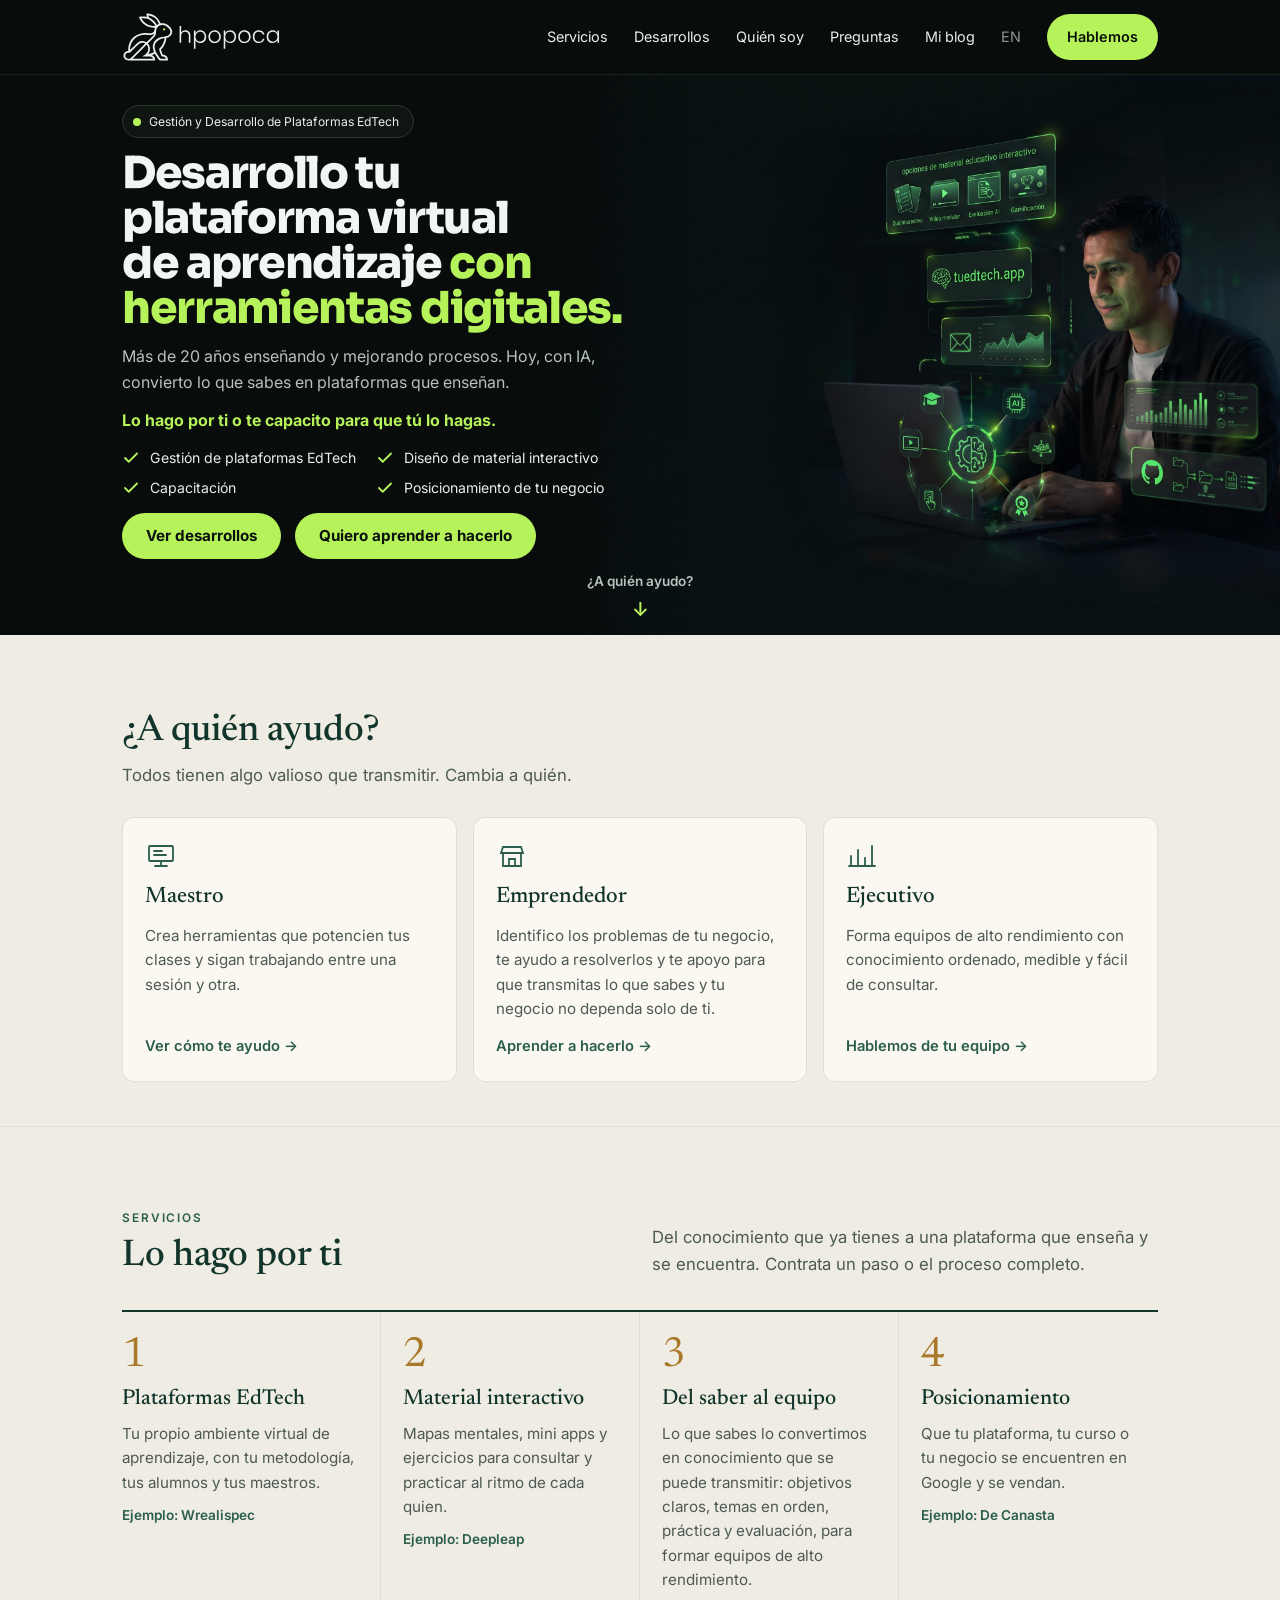
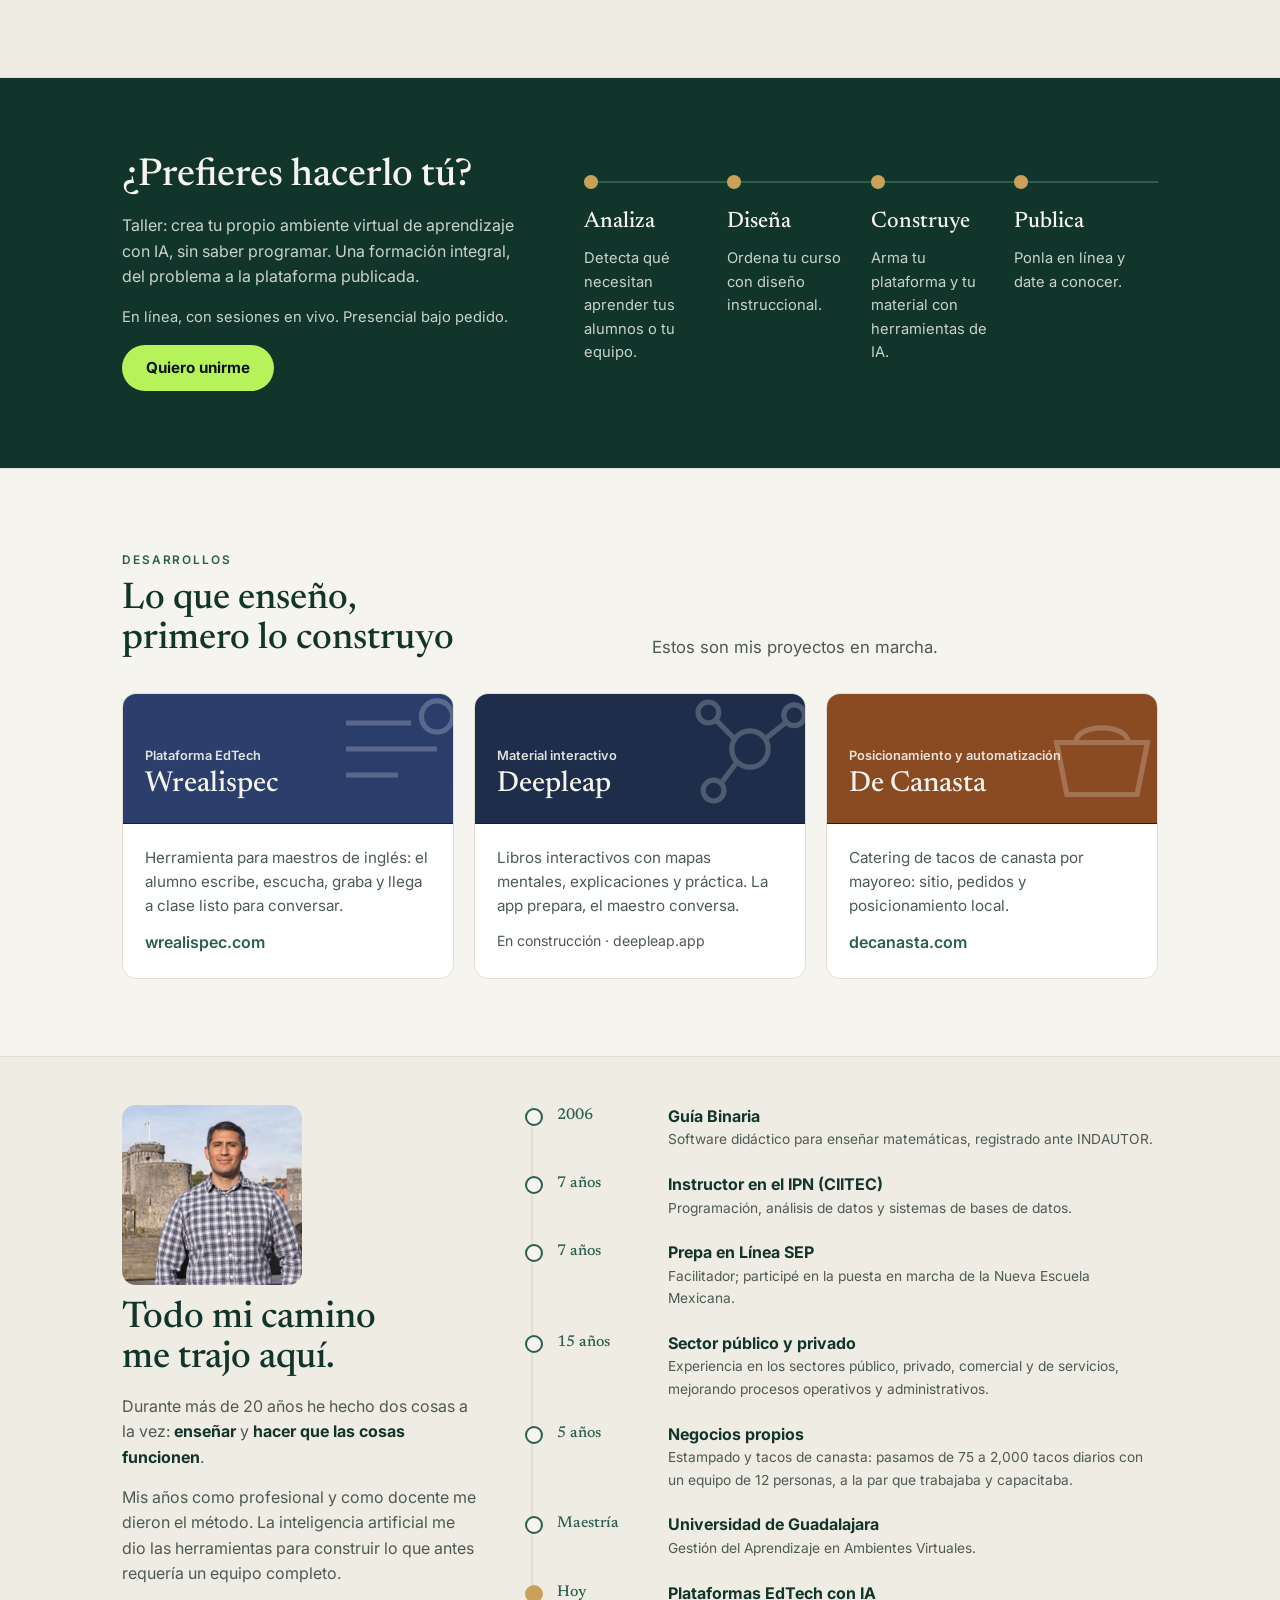
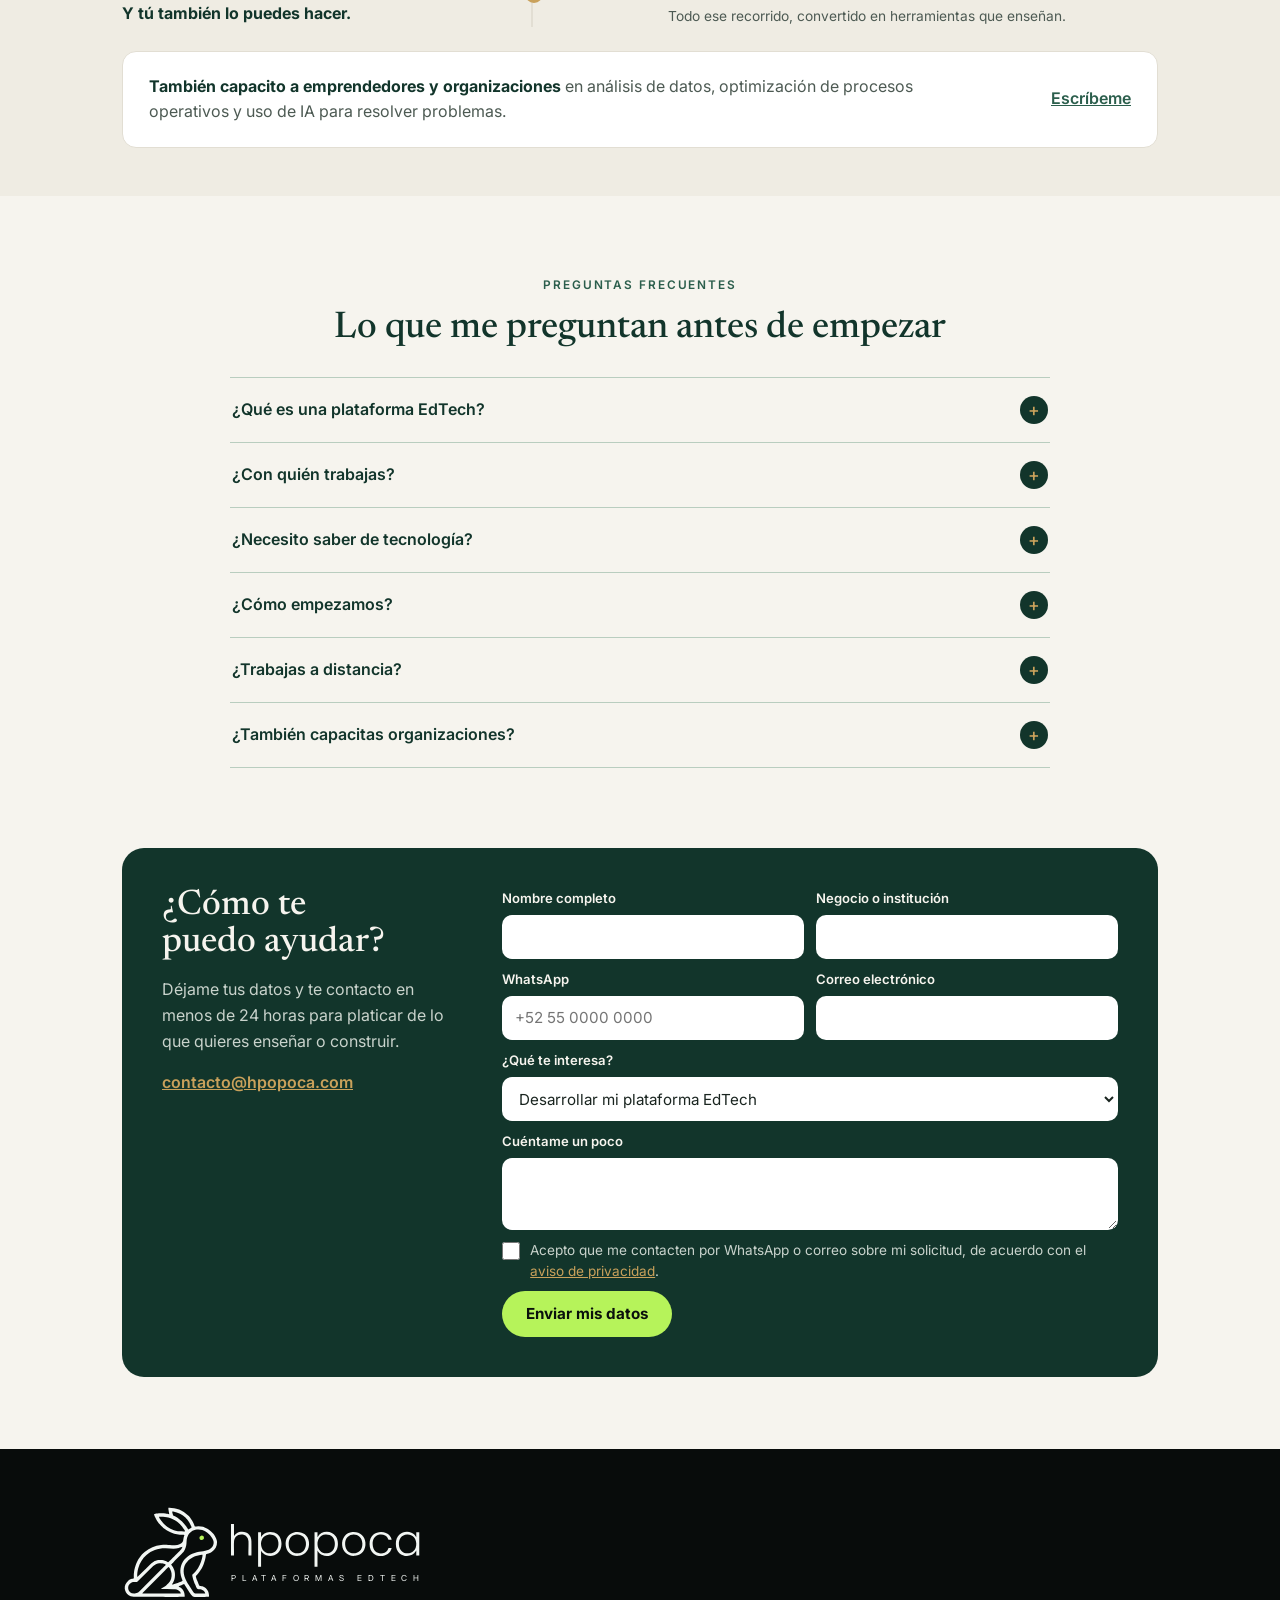
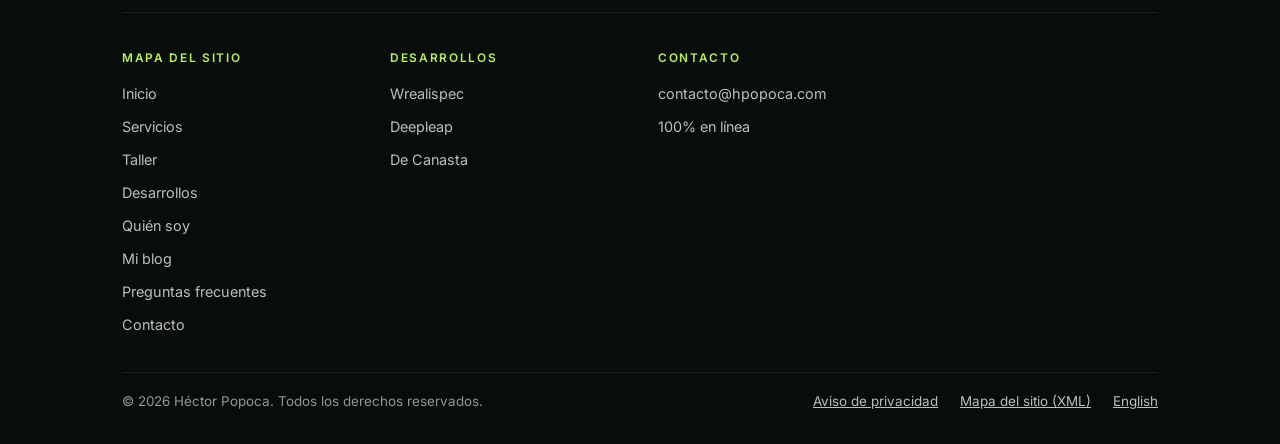
==== index.html @ 91ad61c2 "Banner en alta resolución (tuedtech.app) y borde izquierdo difuminado Co-Authored-By: Claude Opus 5." ====
<!doctype html>
<html lang="es">
<head>
<meta charset="utf-8">
<meta name="viewport" content="width=device-width, initial-scale=1, viewport-fit=cover">
<link rel="canonical" href="https://hpopoca.com/">
<link rel="alternate" hreflang="es" href="https://hpopoca.com/">
<link rel="alternate" hreflang="en" href="https://hpopoca.com/en/">
<link rel="alternate" hreflang="x-default" href="https://hpopoca.com/">
<link rel="icon" href="img/favicon.png" type="image/png">
<link rel="apple-touch-icon" href="img/favicon.png">
<title>Héctor Popoca | Gestión y Desarrollo de Plataformas EdTech</title>
<meta name="description" content="Desarrollo plataformas EdTech y ambientes virtuales de aprendizaje, material interactivo, capacitación y posicionamiento. Más de 20 años enseñando y mejorando procesos.">
<meta property="og:title" content="Héctor Popoca | Desarrollo tu plataforma virtual de aprendizaje">
<meta property="og:description" content="Plataformas EdTech, material interactivo, capacitación y posicionamiento. Lo hago por ti o te capacito para que tú lo hagas.">
<meta property="og:image" content="https://hpopoca.com/img/hero-hector-1200.jpg">
<meta property="og:url" content="https://hpopoca.com/">
<meta name="theme-color" content="#080C0B">
<meta name="claude:viewport-fit-sides" content="cover">
<link rel="preconnect" href="https://fonts.googleapis.com">
<link rel="preconnect" href="https://fonts.gstatic.com" crossorigin>
<link rel="stylesheet" href="https://fonts.googleapis.com/css2?family=Sora:wght@700;800&family=Newsreader:ital,opsz,wght@0,6..72,400;0,6..72,500;1,6..72,400&family=Inter:wght@400;500;600;700&display=swap">
<style>
/* Opción D · estilo A: encabezado oscuro con verde neón; contenido marfil con verde bosque y oro */
:root{
  --night:#080C0B; --night-line:#18221C; --lime:#B6F35A; --on-night:#F2F6F3; --on-night-2:#B7C2BC; --on-night-3:#8D9A93;
  --bg:#F6F4EE; --band:#EFECE3; --white:#FFFFFF; --line:#E2DED3; --line-green:#B9CDBF;
  --forest:#12352B; --forest-2:#2B5E4C; --forest-3:#1C4638; --deep:#0C2620; --deep-line:#1F4A3D;
  --gold:#C9A15B; --gold-dark:#8A6420; --gold-num:#A9782A;
  --ink:#12352B; --text:#3A4640; --muted:#4D5A53; --on-forest:#F6F4EE; --on-forest-2:#C9D3CC; --on-forest-3:#A9BCB1;
  --serif:"Newsreader",Georgia,"Times New Roman",serif;
  --sans:"Inter","Segoe UI",system-ui,sans-serif;
  --display:"Sora","Inter",system-ui,sans-serif;
  color-scheme:light;
}
*{box-sizing:border-box}
html{scroll-behavior:smooth}
@media (prefers-reduced-motion:reduce){html{scroll-behavior:auto}}
body{margin:0;background:var(--bg);color:var(--text);font-family:var(--sans);font-size:16px;line-height:1.6}
h1,h2,h3{margin:0;text-wrap:balance}
p{margin:0}
img{max-width:100%;height:auto;display:block}
a{color:var(--forest-2)}
:focus-visible{outline:2px solid var(--gold);outline-offset:3px}
.wrap{max-width:1180px;margin-inline:auto;padding-left:max(clamp(20px,6vw,72px),env(safe-area-inset-left,0px));padding-right:max(clamp(20px,6vw,72px),env(safe-area-inset-right,0px))}
section[id],div[id]{scroll-margin-top:84px}
section.block[id]{scroll-margin-top:16px}
#casos{scroll-margin-top:96px}
#preguntas{scroll-margin-top:0}
#servicios{scroll-margin-top:40px}
/* Movimiento sutil de botones */
.btn,.top nav a.cta{transition:transform .2s ease,box-shadow .2s ease,filter .2s ease}
.btn:hover,.top nav a.cta:hover{transform:translateY(-2px);box-shadow:0 8px 20px -10px rgba(0,0,0,.45)}
@keyframes glow{0%,100%{box-shadow:0 0 0 0 rgba(182,243,90,0)}50%{box-shadow:0 0 0 6px rgba(182,243,90,.18)}}
.top nav a.cta,.hero .btn-lime{animation:glow 3s ease-in-out infinite}
.top nav a:not(.cta):not(.lang){position:relative}
.top nav a:not(.cta):not(.lang)::after{content:"";position:absolute;left:0;right:0;bottom:0;height:1.5px;background:var(--lime);transform:scaleX(0);transform-origin:left;transition:transform .25s ease}
.top nav a:not(.cta):not(.lang):hover::after{transform:scaleX(1)}
@media (prefers-reduced-motion:reduce){.btn,.top nav a.cta,.top nav a::after{transition:none;animation:none!important}}
.eyebrow{font-size:.74rem;letter-spacing:.16em;text-transform:uppercase;font-weight:600;color:var(--forest-2)}
.h2{font-family:var(--serif);font-weight:500;font-size:clamp(1.7rem,3.2vw,2.3rem);line-height:1.1;color:var(--ink)}
.center{text-align:center;align-items:center}
.head{display:flex;flex-direction:column;gap:14px}
.head p{color:var(--text);max-width:40rem}
.btn{display:inline-flex;align-items:center;justify-content:center;min-height:46px;padding:0 24px;border-radius:999px;font-family:var(--sans);font-weight:700;font-size:.95rem;text-decoration:none;border:0;cursor:pointer;white-space:nowrap}
.btn-lime{background:var(--lime);color:#0A100C}
.btn-gold{background:var(--lime);color:#0A100C}
.btn-ghost{background:var(--lime);color:#0A100C}
.btn-ghost-gold{background:var(--lime);color:#0A100C}
.btn:hover{filter:brightness(1.06)}

/* Menú */
body::before{content:"";position:fixed;inset:0 0 auto;height:env(safe-area-inset-top,0px);z-index:10;background:var(--night)}
.top{position:sticky;top:env(safe-area-inset-top,0px);z-index:5;background:var(--night);border-bottom:1px solid var(--night-line)}
.top .wrap{display:flex;flex-wrap:wrap;align-items:center;justify-content:space-between;gap:10px 24px;padding-block:12px}
.top .logo{height:50px;width:auto;color:#E8EEEA;display:block}
.top .logo .eye{fill:var(--lime)}
.top nav{display:flex;flex-wrap:wrap;align-items:center;gap:6px 26px;font-size:.9rem}
.top nav a{color:#E8EEEA;text-decoration:none;padding:6px 0}
.top nav a:hover{color:var(--lime)}
.top nav a.lang{color:var(--on-night-3)}
.top nav a.cta{background:var(--lime);color:#0A100C;font-weight:600;padding:11px 20px;border-radius:999px}
@media (max-width:900px){.top{position:static}.top .wrap{justify-content:center}.top nav{justify-content:center;gap:4px 16px;font-size:.84rem}.top nav a.cta{padding:9px 16px}.top .logo{height:42px}}

/* Encabezado */
.hero{position:relative;overflow:hidden;background:var(--night);color:var(--on-night-2);min-height:560px}
.hero picture img{position:absolute;top:0;right:0;height:100%;width:auto;max-width:none}
@media (min-width:901px){.hero picture img{-webkit-mask-image:linear-gradient(to right,transparent 0,#000 22%);mask-image:linear-gradient(to right,transparent 0,#000 22%)}}
.hero .wrap{position:relative;padding-top:30px;padding-bottom:70px}
.hero-copy{max-width:520px;display:flex;flex-direction:column;gap:13px}
.badge{align-self:flex-start;display:flex;align-items:center;gap:8px;border:1px solid #2A3A2F;background:#0F1612;border-radius:999px;padding:6px 14px 6px 10px;font-size:.76rem;color:#E8EEEA}
.badge::before{content:"";width:8px;height:8px;border-radius:50%;background:var(--lime);flex:0 0 auto}
.hero h1{font-family:var(--display);font-weight:800;font-size:clamp(2rem,3.6vw,2.75rem);line-height:1.02;letter-spacing:-.03em;color:var(--on-night)}
.hero h1 span{color:var(--lime)}
.hero .lead{font-size:1rem;max-width:34rem}
.checks{list-style:none;margin:0;padding:0;display:grid;grid-template-columns:repeat(2,max-content);gap:8px 20px;max-width:560px;font-size:.88rem;color:#E8EEEA}
.checks li{display:flex;gap:10px;align-items:center}
.checks svg{flex:0 0 auto}
.actions{display:flex;flex-wrap:wrap;gap:14px}
@media (max-width:900px){
  .hero{min-height:0}
  .hero picture img{position:static;width:100%;height:auto;aspect-ratio:5/4;object-fit:cover;object-position:82% 70%}
  .hero .wrap{padding-top:36px;padding-bottom:88px}
  .hero-copy{max-width:none}
}
@media (max-width:480px){.checks{grid-template-columns:minmax(0,1fr)}}

/* Bloques */
.block{padding-block:clamp(56px,6.5vw,80px)}
.block > .wrap{display:flex;flex-direction:column;gap:28px}
.band{background:var(--band);border-block:1px solid var(--line)}
.grid{display:grid;gap:20px}
.g2{grid-template-columns:repeat(auto-fit,minmax(min(100%,340px),1fr))}
.g3{grid-template-columns:repeat(auto-fit,minmax(min(100%,300px),1fr))}
.g4{grid-template-columns:repeat(auto-fit,minmax(min(100%,220px),1fr))}
.card-forest{background:var(--forest);color:var(--on-forest-2);border-radius:20px;padding:clamp(22px,2.6vw,30px);display:flex;flex-direction:column;gap:12px}
.card-forest h3{font-family:var(--serif);font-weight:500;color:var(--on-forest);font-size:clamp(1.5rem,2.3vw,1.8rem);line-height:1.1}
.card-forest .tag{font-size:.74rem;letter-spacing:.14em;text-transform:uppercase;font-weight:600;color:var(--gold)}
.card-forest .card-note{font-size:.9rem;font-weight:600;color:var(--on-forest);border-top:1px solid var(--forest-2);padding-top:12px}
.card-forest .btn{align-self:flex-start}

.step .top-row{display:flex;justify-content:space-between;align-items:center}
.step .num{font-family:var(--serif);font-size:2.4rem;line-height:1;color:var(--gold)}
.step h3{font-size:1.6rem}
.step ul{list-style:none;margin:0;padding:12px 0 0;border-top:1px solid var(--forest-2);display:flex;flex-direction:column;gap:6px;font-size:.9rem;color:var(--on-forest)}
.step li{display:flex;gap:10px;align-items:baseline}
.step li::before{content:"";width:6px;height:6px;border-radius:50%;background:var(--gold);flex:0 0 auto;transform:translateY(-2px)}

/* Capacitación */
.cap-head{display:flex;flex-wrap:wrap;justify-content:space-between;align-items:flex-end;gap:24px}
.filters{display:flex;flex-wrap:wrap;gap:8px}
.filters button{font:inherit;font-size:.88rem;font-weight:600;padding:9px 16px;border-radius:999px;border:1px solid var(--forest);background:transparent;color:var(--forest);cursor:pointer}
.filters button[aria-pressed="true"]{background:var(--forest);color:var(--on-forest)}
.mat{border-radius:16px;padding:20px;gap:10px}
.mat .meta{display:flex;justify-content:space-between;gap:10px;font-size:.7rem;letter-spacing:.14em;text-transform:uppercase;font-weight:600}
.mat .meta span:last-child{color:var(--on-forest-3)}
.mat h3{font-size:1.2rem;line-height:1.2}
.mat p{font-size:.86rem;line-height:1.5;flex-grow:1}
.mat .buy{display:flex;justify-content:space-between;align-items:center;gap:12px;border-top:1px solid var(--forest-2);padding-top:12px;font-size:.88rem}
.mat .price{color:var(--on-forest);font-weight:600}
.mat .price small{color:var(--on-forest-3);font-weight:400;font-size:.8rem}
.mat .btn{min-height:36px;padding:0 14px;font-size:.78rem;align-self:auto}
.mat[hidden]{display:none}
.disclaimer{font-size:.82rem;color:var(--muted)}
.ask{background:var(--white);border:1px solid var(--line-green);border-radius:18px;padding:clamp(20px,3vw,28px);display:flex;flex-wrap:wrap;gap:32px 40px}
.ask .intro{flex:1 1 280px;display:flex;flex-direction:column;gap:12px}
.ask h3{font-family:var(--serif);font-weight:500;font-size:1.5rem;line-height:1.15;color:var(--ink)}
.ask form{flex:999 1 440px;min-width:0;display:flex;flex-direction:column;gap:16px}
.ask fieldset{border:0;margin:0;padding:0;display:grid;grid-template-columns:repeat(auto-fit,minmax(min(100%,230px),1fr));gap:12px 24px}
.ask legend{position:absolute;width:1px;height:1px;overflow:hidden;clip:rect(0 0 0 0)}
.chk{display:flex;gap:10px;align-items:center;font-size:.95rem;color:#2E3A34}
.chk input{width:18px;height:18px;margin:0;accent-color:var(--forest);flex:0 0 auto}
.row{display:flex;flex-wrap:wrap;gap:12px;align-items:flex-end}
.row label{flex:1 1 240px}
.lbl{display:flex;flex-direction:column;gap:6px;font-size:.82rem;font-weight:600;color:#2E3A34}
.lbl input,.lbl select,.lbl textarea{font:inherit;font-size:.95rem;font-weight:400;color:#1A2520;background:#FFFFFF;border:1px solid var(--line-green);border-radius:10px;min-height:44px;padding:8px 12px;width:100%}
.lbl textarea{min-height:72px;resize:vertical}

/* Cifras */
.stat{background:var(--white);border:1px solid var(--line-green);border-radius:16px;padding:20px;display:flex;flex-direction:column;gap:8px;text-align:center}
.stat .n{font-family:var(--serif);font-weight:500;font-size:clamp(1.8rem,2.8vw,2.2rem);color:var(--gold-num);line-height:1.1;font-variant-numeric:tabular-nums}
.stat p{font-size:.9rem;color:var(--text)}

/* Casos */
.case{background:var(--white);border:1px solid var(--line-green);border-radius:24px;overflow:hidden;display:flex;flex-direction:column}
.case .shot{height:200px;overflow:hidden;padding:20px 20px 0}
.case .shot img{width:100%;border-radius:10px 10px 0 0}
.shot-canasta{background:#E8641E}
.shot-wrea{background:#EEF1FA}
.case .body{padding:22px;display:flex;flex-direction:column;gap:8px}
.case .meta{display:flex;justify-content:space-between;gap:12px;font-size:.72rem;letter-spacing:.12em;text-transform:uppercase;font-weight:600}
.case .meta span:first-child{color:var(--gold-dark)}
.case .meta span:last-child{color:var(--muted)}
.case h3{font-family:var(--serif);font-weight:500;font-size:1.45rem;color:var(--ink)}
.case p{font-size:.95rem}
.case a{font-weight:600;font-size:.9rem}

/* Wrealispec */
.wrea{flex-direction:row;flex-wrap:wrap;align-items:center;gap:40px;border-radius:28px}
.wrea .txt{flex:999 1 480px;min-width:0;display:flex;flex-direction:column;gap:18px}
.wrea h2{font-family:var(--serif);font-weight:500;font-size:clamp(1.6rem,2.8vw,2.1rem);line-height:1.1;color:var(--on-forest)}
.wrea .txt p{font-size:1rem}
.wrea .mob{flex:1 1 400px;min-width:0;display:grid;grid-template-columns:repeat(3,minmax(0,1fr));gap:12px}
.wrea .mob div{background:var(--forest-3);border:1px solid var(--forest-2);border-radius:16px;padding:20px 12px;text-align:center;display:flex;flex-direction:column;gap:6px}
.wrea .mob b{font-family:var(--serif);font-weight:500;color:var(--gold);font-size:1.15rem}
.wrea .mob span{font-size:.82rem}
@media (max-width:420px){.wrea .mob{grid-template-columns:minmax(0,1fr)}}

/* Historia */
.story{display:flex;flex-wrap:wrap;gap:48px;align-items:flex-start}
.story .pic{flex:0 0 160px;height:160px;border-radius:50%;overflow:hidden;border:3px solid var(--gold);margin-inline:auto}
.story .pic img{width:100%;height:100%;object-fit:cover;object-position:center 20%}
.story .txt{flex:999 1 520px;min-width:0;display:flex;flex-direction:column;gap:12px;font-size:.98rem;line-height:1.65}
.story h2{font-family:var(--serif);font-weight:500;font-size:1.7rem;color:var(--ink)}
.story .last{color:#17211D}

/* Contacto */
.contact{background:var(--forest);color:var(--on-forest);border-radius:22px;padding:clamp(24px,3.5vw,40px);display:flex;flex-wrap:wrap;gap:28px 40px;max-width:1040px;margin-inline:auto}
.contact .intro{flex:1 1 300px;display:flex;flex-direction:column;gap:16px}
.contact h2{font-family:var(--serif);font-weight:500;font-size:clamp(1.8rem,3vw,2.2rem);line-height:1.04;color:var(--on-forest)}
.contact .intro p{color:var(--on-forest-2)}
.contact .intro a{color:var(--gold);font-weight:600}
.contact form{flex:999 1 460px;min-width:0;display:grid;grid-template-columns:repeat(2,minmax(0,1fr));gap:10px 12px}
@media (max-width:600px){.contact form{grid-template-columns:minmax(0,1fr)}}
.contact .lbl{color:var(--on-forest)}
.contact .lbl input,.contact .lbl select,.contact .lbl textarea{border-color:transparent}
.full{grid-column:1/-1}
.consent{display:flex;gap:10px;align-items:flex-start;font-size:.85rem;line-height:1.5;color:var(--on-forest-2)}
.consent input{width:18px;height:18px;margin:2px 0 0;accent-color:var(--gold);flex:0 0 auto}
.consent a{color:var(--gold)}
.contact .btn{justify-self:start}
.note{font-size:.92rem;padding:12px 14px;border-left:2px solid var(--gold);background:rgba(201,161,91,.16)}
.ask .note{color:var(--ink)}
.contact .note{color:var(--on-forest)}


/* Preguntas frecuentes */
.faq{max-width:820px;margin-inline:auto;width:100%;border-top:1px solid var(--line-green)}
.faq details{border-bottom:1px solid var(--line-green)}
.faq summary{cursor:pointer;list-style:none;display:flex;justify-content:space-between;align-items:center;gap:16px;padding:18px 2px;font-weight:600;color:var(--ink);font-size:1rem}
.faq summary::-webkit-details-marker{display:none}
.faq summary::after{content:"+";flex:0 0 auto;width:28px;height:28px;border-radius:50%;display:grid;place-content:center;background:var(--forest);color:var(--gold);font-weight:500;font-size:1.1rem;line-height:1;transition:transform .2s ease}
.faq details[open] summary::after{content:"−"}
.faq summary:hover{color:var(--forest-2)}
.faq details p{color:var(--text);padding:0 44px 18px 2px;font-size:.95rem}

/* Pie */
footer .logo-full{display:block;width:100%;max-width:300px;height:auto;color:var(--on-night)}
footer .logo-full .eye{fill:var(--lime)}
footer .brand{grid-column:1/-1;padding-bottom:12px;border-bottom:1px solid var(--night-line)}
@media (min-width:700px){footer .cols{grid-template-columns:repeat(3,minmax(0,1fr))}}

footer{background:var(--night);color:var(--on-night-2);font-size:.9rem;margin-top:72px}
footer .cols{display:grid;grid-template-columns:repeat(auto-fit,minmax(180px,1fr));align-items:start;gap:36px;padding-block:56px 36px}
footer .name{font-family:var(--serif);font-weight:500;font-size:1.4rem;color:var(--on-night)}
footer h2{font-family:var(--sans);font-size:.74rem;letter-spacing:.14em;text-transform:uppercase;font-weight:600;color:var(--lime);margin-bottom:4px}
footer nav,footer .brand{display:flex;flex-direction:column;gap:10px}
footer a{color:var(--on-night-2);text-decoration:none}
footer a:hover{color:var(--lime);text-decoration:underline}
footer .legal{border-top:1px solid var(--night-line);padding-block:18px 32px;display:flex;flex-wrap:wrap;justify-content:space-between;gap:12px 24px;font-size:.84rem;color:var(--on-night-3)}
footer .legal nav{flex-direction:row;flex-wrap:wrap;gap:8px 22px}
footer .legal a{text-decoration:underline}
/* ===== Secciones nuevas (propuesta) ===== */
.x-gray{background:var(--band)}
.x-sec{padding-block:clamp(48px,6vw,84px)}
.x-sec + .x-sec{border-top:1px solid var(--line)}
.x-lead{font-size:1.05rem;color:var(--muted);max-width:60ch}
.x-head{display:grid;grid-template-columns:minmax(0,1fr) minmax(0,1fr);gap:24px;align-items:end;margin-bottom:32px}
.x-who{display:flex;flex-direction:column;gap:28px}
.x-cards{display:grid;grid-template-columns:repeat(3,minmax(0,1fr));gap:16px}
.x-card{background:#FBF8F1;border:1px solid var(--line);border-radius:12px;padding:22px;display:flex;flex-direction:column;gap:8px}
.x-card svg{width:32px;height:32px;color:var(--forest-2)}
.x-card h3{font-family:var(--serif);font-weight:500;font-size:1.4rem;color:var(--ink)}
.x-card p{color:var(--muted);font-size:.95rem}
.x-svc{display:grid;grid-template-columns:repeat(4,minmax(0,1fr));border-top:2px solid var(--ink)}
.x-svc article{padding:24px 22px 8px;display:flex;flex-direction:column;gap:10px;border-right:1px solid var(--line)}
.x-svc article:first-child{padding-left:0}
.x-svc article:last-child{border-right:0}
.x-svc .n{font-family:var(--serif);font-size:2.6rem;line-height:1;color:var(--gold-num)}
.x-svc h3{font-family:var(--serif);font-weight:500;font-size:1.35rem;color:var(--ink);line-height:1.15}
.x-svc p{color:var(--muted);font-size:.95rem}
.x-svc .eg{font-size:.85rem;font-weight:600;color:var(--forest-2)}
.x-taller{background:var(--forest);color:var(--on-forest)}
.x-taller .wrap{display:grid;grid-template-columns:minmax(0,5fr) minmax(0,7fr);gap:clamp(28px,4vw,64px);align-items:center}
.x-taller h2{font-family:var(--serif);font-weight:500;font-size:clamp(1.8rem,3.2vw,2.4rem);line-height:1.1;color:var(--on-forest)}
.x-taller p{color:var(--on-forest-2)}
.x-steps{list-style:none;margin:0;padding:0;display:grid;grid-template-columns:repeat(4,minmax(0,1fr))}
.x-steps li{position:relative;padding:22px 16px 0 0;border-top:2px solid var(--forest-2);display:flex;flex-direction:column;gap:6px}
.x-steps li::before{content:"";position:absolute;top:-8px;left:0;width:14px;height:14px;border-radius:50%;background:var(--gold)}
.x-steps b{font-family:var(--serif);font-weight:500;font-size:1.4rem;color:var(--on-forest)}
.x-steps span{font-size:.92rem;color:var(--on-forest-2)}
.x-dev{display:grid;grid-template-columns:repeat(3,minmax(0,1fr));gap:20px}
.x-proj{background:var(--white);border:1px solid var(--line);border-radius:14px;overflow:hidden;display:flex;flex-direction:column}
.x-proj .top{position:relative;overflow:hidden;padding:22px;min-height:130px;display:flex;flex-direction:column;justify-content:flex-end;gap:2px;color:#F6F4EE}
.x-proj .top svg{position:absolute;right:-10px;top:-10px;width:130px;height:130px;opacity:.22}
.x-proj .top small{font-size:.8rem;font-weight:600;opacity:.9}
.x-proj .top h3{font-family:var(--serif);font-weight:500;font-size:1.8rem;line-height:1.1;color:#F6F4EE}
.x-proj .body{padding:22px;display:flex;flex-direction:column;gap:12px}
.x-proj .body p{color:var(--muted);font-size:.95rem}
.x-proj .body a{font-weight:600;color:var(--forest-2);text-decoration:none}
.x-proj .body .st{font-size:.88rem;color:var(--muted)}
.x-hist{display:grid;grid-template-columns:minmax(0,4fr) minmax(0,7fr);gap:clamp(28px,4vw,64px);align-items:stretch}
.x-hist .txt{display:flex;flex-direction:column;gap:14px}
.x-hist .txt p{color:var(--muted)}
.x-hist .txt p strong{color:var(--ink)}
.x-hist .pic{width:180px;aspect-ratio:1;object-fit:cover;border-radius:14px}
.x-tl{list-style:none;margin:0;padding:0;border-left:2px solid var(--line);display:flex;flex-direction:column;justify-content:space-between;gap:12px;height:100%}
@media (max-width:980px){.x-tl{height:auto;gap:14px}}
.x-tl li{position:relative;display:grid;grid-template-columns:7.5em minmax(0,1fr);gap:16px;padding:0 0 20px 24px}
.x-tl li::before{content:"";position:absolute;left:-8px;top:6px;width:14px;height:14px;border-radius:50%;background:var(--bg);border:2px solid var(--forest-2)}
.x-tl li:last-child::before{background:var(--gold);border-color:var(--gold)}
.x-tl time{font-family:var(--serif);font-weight:500;font-size:1.05rem;color:var(--forest-2);white-space:nowrap}
.x-tl b{display:block;color:var(--ink)}
.x-tl span{color:var(--muted);font-size:.93rem}
.x-org{display:flex;flex-wrap:wrap;gap:12px 32px;align-items:center;justify-content:space-between;border:1px solid var(--line);border-radius:14px;padding:22px 26px;background:var(--white)}
.x-org p{max-width:78ch;color:var(--muted)}
.x-org p strong{color:var(--ink)}
.x-org a{font-weight:600}
@media (max-width:980px){.x-hist,.x-taller .wrap,.x-head{grid-template-columns:minmax(0,1fr)}.x-svc{grid-template-columns:repeat(2,minmax(0,1fr))}.x-svc article:nth-child(2){border-right:0}.x-svc article:nth-child(3){padding-left:0}.x-svc article:nth-child(n+3){border-top:1px solid var(--line)}}
@media (max-width:640px){.x-cards,.x-svc,.x-steps,.x-dev{grid-template-columns:minmax(0,1fr)}.x-svc article{border-right:0;padding-left:0;border-top:1px solid var(--line)}.x-svc article:first-child{border-top:0}.x-steps{gap:18px}.x-tl li{grid-template-columns:minmax(0,1fr);gap:2px}}
.x-compact{padding-block:clamp(32px,4vw,48px)}
.x-compact .x-tl li{padding-bottom:0;grid-template-columns:6.2em minmax(0,1fr);gap:12px;line-height:1.4}
.x-compact .x-tl li::before{top:3px}
.x-compact .x-tl time{font-size:.98rem}
.x-compact .x-tl span{font-size:.86rem}
.totop{position:fixed;right:max(18px,env(safe-area-inset-right,0px));bottom:max(18px,env(safe-area-inset-bottom,0px));z-index:6;width:48px;height:48px;border-radius:50%;background:var(--forest);color:var(--on-forest);display:grid;place-items:center;text-decoration:none;font-size:1.3rem;box-shadow:0 10px 24px -12px rgba(0,0,0,.6);opacity:0;pointer-events:none;transition:opacity .25s}
.totop.on{opacity:1;pointer-events:auto}
.totop:hover{background:var(--forest-2)}
.x-cue{position:absolute;left:50%;bottom:10px;transform:translateX(-50%);display:flex;flex-direction:column;align-items:center;gap:2px;font-size:.85rem;font-weight:600;color:var(--on-night-2);text-decoration:none;z-index:2}
.x-cue span{font-size:1.2rem;color:var(--lime);animation:cue 1.8s ease-in-out infinite}
.x-cue:hover{color:var(--lime)}
@keyframes cue{0%,100%{transform:translateY(0)}50%{transform:translateY(5px)}}
@media (prefers-reduced-motion:reduce){.x-cue span{animation:none}}
.x-card .x-go{margin-top:auto;padding-top:6px;font-weight:600;font-size:.92rem;color:var(--forest-2);text-decoration:none}
.x-card .x-go:hover{text-decoration:underline}
</style>
<script type="application/ld+json">{"@context": "https://schema.org", "@type": "FAQPage", "inLanguage": "es", "mainEntity": [{"@type": "Question", "name": "¿Qué es una plataforma EdTech?", "acceptedAnswer": {"@type": "Answer", "text": "Es tu propio ambiente virtual de aprendizaje: un sitio donde tus alumnos o tu equipo consultan el material, practican y avanzan, con tu metodología. No es un curso genérico; está hecha a la medida de lo que enseñas."}}, {"@type": "Question", "name": "¿Con quién trabajas?", "acceptedAnswer": {"@type": "Answer", "text": "Con maestros que quieren potenciar sus clases, emprendedores que necesitan que su negocio no dependa solo de ellos y ejecutivos que buscan formar equipos de alto rendimiento. Todos tienen algo valioso que transmitir."}}, {"@type": "Question", "name": "¿Necesito saber de tecnología?", "acceptedAnswer": {"@type": "Answer", "text": "No. Si contratas el desarrollo, yo me encargo de la parte digital y te explico lo necesario con palabras sencillas. Si prefieres hacerlo tú, en el taller aprendes a construir tu plataforma con herramientas de IA, sin saber programar."}}, {"@type": "Question", "name": "¿Cómo empezamos?", "acceptedAnswer": {"@type": "Answer", "text": "Platicamos tu idea y lo que quieres enseñar. Lo ordenamos con diseño instruccional, te muestro las pantallas para que las apruebes y después construyo la plataforma y el material."}}, {"@type": "Question", "name": "¿Trabajas a distancia?", "acceptedAnswer": {"@type": "Answer", "text": "Sí, trabajo 100% en línea. Las reuniones son por videollamada y el contacto diario por WhatsApp, así que no importa dónde estés."}}, {"@type": "Question", "name": "¿También capacitas organizaciones?", "acceptedAnswer": {"@type": "Answer", "text": "Sí. Capacito a emprendedores y organizaciones en análisis de datos, optimización de procesos operativos y uso de IA para resolver problemas."}}]}</script>
</head>
<body id="top">

<header class="top">
  <div class="wrap">
    <a href="#top" aria-label="hpopoca, inicio"><svg class="logo" viewBox="-900 -900 99893 31515" role="img" aria-label="hpopoca"><path fill="currentColor" d="M5886.2 28544.73c-20.97,-164.21 117.78,-230.04 210.44,-324.13l7390.51 -7390.66c149.56,-149.01 944.82,-1020.38 1132.91,-1062.75 438.11,297.15 874.09,1396.16 969.02,2038.89 174.97,1184.62 -188.56,2557.93 -1039.88,3366.25 -260.22,247.08 -465.14,489.75 -754.18,727.62 -438.4,360.77 -1697.19,1005.85 -1758.13,1205.21 1351.53,3.69 2715.25,-1.57 4065.58,19.93 980.8,15.62 1520.43,-0.44 2246.93,774.49 107.54,114.71 373.57,469.2 300.57,648.52 -433.72,47.57 -2617.55,20.33 -3218.52,19.99l-9545.25 -23.36zm5604.24 -10013.97c709.66,-94.82 2282.13,206.33 2148.78,544.6 -26.4,66.95 -1242.3,1255.86 -1405.73,1418.04l-7054.98 7056.18c-436.2,446.78 -880.3,917.6 -1816.11,1003.85 -2387.03,220 -3000.86,-2849.81 -1049.99,-3658.17 457.42,-189.54 747.56,-160.9 1265.73,-145.85 530.21,15.4 376.18,66.81 948.45,-462.45l4293.35 -4173.18c203.43,-251.31 644.74,-619.09 916.08,-847.21 447.03,-375.85 1146.65,-654.6 1754.42,-735.81zm15278.3 10009.43c-127.99,47.3 -3059.91,61.6 -3285.73,13.23 -258.88,-55.44 -608.74,-429.5 -702.87,-568.51l-1433.24 -2235.88c-1160.44,-1840.82 -2221.17,-3947.62 -1460.4,-6245.97 214.97,-649.44 548.45,-1054.68 931.95,-1537.7 531.02,-668.81 1616.76,-1311.5 2406.45,-1684.09 543.41,-256.38 2258.03,-694.46 2665.57,-579.42 69.23,142.83 1.47,408.75 -22.82,572.16 -29.07,195.58 -66.63,337.83 -115.07,524.58 -399.67,1540.81 -1028.12,3046.53 -2037.49,4240.59 -309.73,366.41 -898.53,1059.63 -1233.7,1267.38 -20.69,595.64 620.17,2508 893.09,3108.6 147.38,324.31 260.16,578.37 386.4,917.85 457.45,1230.19 793.9,569.59 1751.13,895.25 462.81,157.44 915.27,488.85 1108.65,866.84l162.19 331.32c25.06,196.78 4.04,-169.28 -1.31,56.3l-12.8 57.47zm-22576.57 -5568.66c-119.63,-783.05 104.53,-2109.5 319.65,-2827.09 553.15,-1845.18 1345.66,-3194.97 2741.66,-4419.11 1696.54,-1487.68 3937.2,-2297.74 6414.23,-2233.93 1507.26,38.82 2755.87,375.46 4377.57,-97.4 322.21,-93.95 1049.35,-391.45 1148.08,-378.93 21.24,238.15 -253.72,695.24 -364.44,844.41 -230.65,310.75 -2622.69,2684.37 -3042.03,3096.37 -1666.84,1637.66 -996.14,1238.9 -1940.2,840.7 -928.32,-391.56 -1610.05,-480.09 -2648.48,-356.5 -592.31,70.49 -1122.49,299.72 -1560.13,563.96 -539.47,325.72 -759.18,515.95 -1171.88,909.12l-1336.12 1309.51c-92.82,95.58 -173.67,166.12 -270.6,258.85l-2386.48 2306.12c-101.38,96.64 -130.87,199.46 -280.83,183.92zm11257.35 -4042.61c96.9,-148.03 312.65,-336.01 436.71,-462.39 148.15,-150.92 271.67,-276 420.44,-426.27 289.27,-292.21 551.79,-559.73 840.65,-852.73 572.05,-580.24 1117.89,-1155.39 1698.65,-1723.43 180.44,-176.49 288.24,-241.53 442.24,-439.25 126.92,-162.97 258.78,-286.36 392.56,-454.38 486.74,-611.36 804.37,-1716.24 877.64,-2534.96 96.56,-1079.07 3.13,-1860.06 559.1,-2871.7 1181.47,-2149.81 4106.94,-2360.11 5929.7,-1144.56 615.97,410.77 1327.82,1023.13 1743.24,1642.98 203.87,304.19 497.27,740.49 647.64,1080.23 577.65,1305.12 -223.71,2693.22 -1479.13,3285.6 -1380.73,651.52 -3409.47,439.07 -5468.74,1340.16 -372.73,163.1 -1281.08,708.38 -1604.43,971.47 -797.43,648.82 -1413.74,1288.5 -1900.43,2369.8 -366.57,814.45 -523.42,1985.92 -440.14,2970.1 121.25,1432.69 706.5,2373.99 719.48,2646.83 -285.71,307.5 -2868.92,1253.11 -3491.27,1287.49 5.7,-163.52 235.1,-481.69 388.46,-768.84 687.34,-1286.99 811.06,-3241.17 146.71,-4536.79 -130.18,-253.88 -251.17,-508.59 -399.32,-727.81l-459.76 -651.55zm-955.02 -15676.87c1141.89,265.44 2011.69,742.44 2867.71,1363.59 388.36,281.8 1042.22,835.89 1344.8,1195 680.22,807.32 546.67,616.95 1079.89,1460.76 52.37,82.88 314.06,451.79 278.16,533.15 -71.42,161.84 -1393.94,71.54 -1601.26,53.5 -524.84,-45.66 -984.54,-116.47 -1481.64,-218.94 -1553.96,-320.33 -3174.4,-1406.91 -4211.85,-2558.22 -355.85,-394.91 -1359.16,-1586.46 -1372.83,-2031.08 706.15,-181.61 2369.78,33.19 3097.02,202.24zm7650.82 2930.14c96.34,236.5 225.85,403.79 6.69,523.9 -230,126.04 -863.92,534.02 -1005.56,538.91 -125.21,-93.68 -487.66,-746.33 -629.96,-950.22 -437.49,-626.8 -914,-1153.51 -1420.85,-1684.03l-404.79 -370.65c-930.97,-771.68 -1245.34,-961.74 -2347.29,-1534.81 -235.72,-122.59 -232.46,-190.43 -310.15,-465.54 -286.65,-1015.05 -303.04,-1033.4 108.23,-955.97 1630.18,306.91 3044.28,922.28 4157.18,2088.99 70.52,73.94 115.81,130.07 188.02,200.05 413.39,400.63 535.06,611.1 860.36,1079.99 274.05,395.04 603.41,1051.42 798.12,1529.38zm940.25 -622.02c-82.71,-230.76 -195.98,-434.2 -303.45,-649.25 -292.46,-585.23 -1053.4,-1739.14 -1537.31,-2202.32l-1554.05 -1267.74c-190.47,-121.94 -406.78,-228.02 -609.59,-343.1 -335.69,-190.49 -886.5,-448.27 -1296.79,-574.28 -661.84,-203.28 -2520.38,-622.67 -3230.77,-502.07 -50.07,274.61 62.28,836.51 101.74,1128.33 35.65,263.68 193.21,807.68 168.87,1014.72 -236.85,38.82 -907.21,-157.07 -1201.65,-196.66 -411.56,-55.32 -913.67,-97.33 -1330.84,-96.58 -445.84,0.81 -2233.11,76.97 -2521.26,288.32 -55.96,223.86 498.03,1234.57 620.41,1488.06 284.16,588.62 860.65,1394.81 1286.79,1890.04 215.18,250.07 807.35,889.09 1043.18,1073.17 110.06,85.9 171.34,165.18 277.92,250.98 1433.3,1153.76 2917.04,1799.06 4849.55,2067.36 332.93,46.22 628.81,78.73 968.91,93.86 187.16,8.32 896.23,-22.71 996.61,39.74 66.33,58.65 32.28,-17.1 43.61,86.66 2.24,20.45 -5.69,55.55 -11.13,77.67 -10.7,43.52 -48.45,135.17 -66.19,186.48 -435.27,1259.11 -29.42,1636.52 -924.45,2391.23 -687.77,579.94 -2005.87,720.09 -3106.73,706.87 -1612.28,-19.35 -1808.55,-265.54 -3647.36,-50.92 -2081.94,243 -3779.45,961.68 -5359.84,2223.81 -912.34,728.6 -1181.05,1096.48 -1827.77,1946.17 -993.28,1305.04 -1814.02,3590.88 -1885.5,5720.14 -53.88,1604.74 287.43,1167.14 -560.53,1329.14 -498.95,95.32 -1003.14,350.24 -1288.31,612.12 -763.89,701.51 -1244.71,1461.92 -1172.48,2611.6 51.15,814.1 590.3,1705.6 1205.42,2152.28 105.38,76.51 162.87,135.92 265.62,193.68 1022.85,575.05 2052.96,414.23 3334.64,417.61 1524.41,4.01 14912.82,105.25 15146.86,-0.41 91.82,-90.54 -86.24,-1145.19 -107.29,-1224.07 -118.09,-442.43 -192.1,-635.96 -408.71,-967.27 -292.13,-446.83 -609.79,-738.33 -1081.71,-999.62 -129.72,-71.83 -339.49,-155.99 -426.73,-244.5 81.94,-157.96 734.04,-330.06 924.46,-416.56 226.98,-103.11 690.96,-371.94 925.1,-394.01l1851.15 2860.28c988.98,1520.49 1140.14,1416.92 3285.2,1416.92 180.33,0 2875.95,28.61 3058.79,-17.43l54.94 -23.46c117.08,-325.05 -47.42,-1193.12 -152.73,-1517.06 -135.88,-417.98 -382.75,-861.55 -630.74,-1099 -302.26,-289.4 -525.73,-505.56 -1007.56,-721.14 -1728.34,-773.3 -1024.65,639.59 -2034.4,-1881.71 -178.1,-444.7 -496.9,-1209.66 -527.12,-1710.82 169.15,-131.86 195.6,-192.75 322.51,-341.4l320.07 -349.87c1523.43,-1682.55 2107.08,-3258.24 2600.8,-5443.49 51.86,-229.54 113.77,-992.09 182.67,-1120.37 109.34,-80.29 796.05,-229.89 996.13,-309.67 327.52,-130.6 594.15,-244.8 849.97,-419.39 1175.93,-802.56 1814.15,-1783.39 1794.54,-3293.5 -12.85,-989.29 -816.71,-2308.45 -1490.15,-2996.07 -601.45,-614.1 -945.71,-970.03 -1727.18,-1448.65 -1021.7,-625.77 -1779.41,-814.14 -2963.31,-851.45 -442.38,-13.94 -799.92,85.38 -1199.45,81.5 -135.79,-157.45 -204.65,-455.22 -283.38,-674.9z"/><path class="eye" d="M25487.61 9322.29c-487.86,137.04 -671.02,526.26 -567.95,922.41 221.07,849.69 1684.98,612.58 1455.11,-391.05 -77.36,-337.78 -440.18,-656.9 -887.16,-531.36z"/><g transform="translate(0,2600)"><path fill="currentColor" d="M66819.45 8940.84c1837.28,-129.27 3048.21,1060.57 3148.77,2789.99 98.63,1696.3 -714.79,3295.81 -2575.28,3453.9 -1825.99,155.15 -3090.33,-1149.4 -3184.72,-2844.31 -96.93,-1740.55 868.94,-3276.99 2611.23,-3399.58zm-2616.62 906.94l-8.76 -1679.8 -985.63 2.28 -0.35 11453.69 986.44 12.8 0.14 -5357.73c114.25,140.01 173.57,307.98 298.7,461.32 384.57,471.28 699.67,758.51 1321.8,1042.93 751.69,343.65 1846.82,374.26 2663.64,102.9 1509,-501.33 2504.04,-1842.82 2519.65,-3801.14 7.55,-946.49 -248.65,-1842.38 -669.5,-2475.36 -1407.57,-2117.06 -4924.6,-2124.94 -6126.13,238.11z"/><path fill="currentColor" d="M47793.69 8972.67c882.65,-164.18 1831.43,105.3 2353.05,570.11 587.88,523.86 919.37,1137 1016.51,1982.69 218.83,1905.13 -732.86,3385.23 -2357.24,3626.78 -1887.38,280.66 -3129.82,-947.05 -3364.82,-2561.22 -276.9,-1902.07 776.42,-3325.19 2352.5,-3618.36zm-2389.27 841.57l0 -1631.9 -986.06 -15.66 0 11469.01 986.1 -2.69 0.15 -5330.06c161.72,138.15 197.48,406.57 698.16,872.5 1965.93,1829.45 6075.14,907.79 6106.35,-3090.42 15.17,-1943.81 -969.96,-3337.65 -2434.69,-3828.14 -815.95,-273.24 -1916.91,-280.14 -2695.36,56.18 -445.52,192.48 -631.77,355.2 -948.44,604.41 -167.34,131.69 -414.16,420.59 -540.34,623.59l-185.87 273.18z"/><path fill="currentColor" d="M94004.35 8933.69c1781.41,-113.79 2974.95,1198.13 3073.87,2882.04 251.71,4285 -5549.45,4566.92 -5765.28,481.95 -100.33,-1898.92 909.41,-3250.16 2691.41,-3363.99zm3088.34 5330.36l1 1692.96 988.09 -0.01 10.92 -7788.62 -1000.63 0 -0.97 1678.75c-259.62,-626.06 -970.82,-1257.3 -1603.71,-1512.44 -2278.86,-918.64 -5210.98,348.13 -5199.37,3715.07 15.75,4570.59 5153.19,5024.5 6641.74,2475.58 65.34,-111.88 96.81,-183.29 162.93,-261.29z"/><path fill="currentColor" d="M35387.99 15957l989.64 0c117.95,-1076.7 -88.78,-3428.91 28.98,-4691.51 130.38,-1397.98 926.31,-2345.02 2378.67,-2370.89 1493.26,-26.59 2347.13,876.65 2427.2,2313.42 74.63,1339.02 -80.75,3693.09 18.64,4745.95l967.58 3.29c41.86,-380.87 10.35,-3142.21 10.05,-3766.4 -0.63,-1278.93 11.26,-2251.85 -706.39,-3104.21 -282.33,-335.32 -591.3,-625.12 -1085.04,-821.86 -955.98,-380.94 -2229.8,-314.52 -3097.39,238.61 -484.43,308.85 -596.93,495.15 -919.66,960.28l-12.91 -4064.59 -999.71 0 0.34 10557.91z"/><path fill="currentColor" d="M73402.82 12190.86c-181.39,-4241.85 5602.67,-4397.44 5737.79,-283.4 118.85,3618.81 -3635.04,3916.31 -4917.04,2486.74 -491.77,-548.38 -777.51,-1191.92 -820.75,-2203.34zm2411.88 -4115.45c-2188.27,175.59 -3622.04,2059.02 -3410.38,4469.07 188.79,2149.68 1939.18,3790.28 4340.69,3492.48 2189.8,-271.55 3623.49,-1971.29 3406.17,-4444.48 -196.52,-2236.44 -1887.29,-3713.6 -4336.48,-3517.07z"/><path fill="currentColor" d="M57115.53 8940.51c1826.78,-224.01 3068.5,1051.75 3218.13,2686.23 96.1,1049.69 -101.04,1726.34 -560.07,2431.38 -375.72,577.08 -1158.69,1022.11 -1878.51,1115.48 -1867.43,242.22 -3144.73,-1017.89 -3268.06,-2700.01 -141.93,-1935.77 752.64,-3320.21 2488.51,-3533.08zm-208.69 -844.9c-2366.61,374.86 -3543.17,2248.82 -3278.93,4569.98 243.21,2136.45 1997.84,3684.13 4440.04,3355.06 2145.98,-289.14 3563.3,-2080.88 3280.75,-4560.25 -142.18,-1247.63 -703,-2023.26 -1365.13,-2581.86 -672.2,-567.1 -1919.17,-966.28 -3076.73,-782.93z"/><path fill="currentColor" d="M88897.4 13416.18l-1005.39 0c-75.69,41.83 -30.71,1.75 -73.46,76.43 -19.78,34.57 -32.44,92.23 -44.73,132.34 -65.63,214.24 -193.94,461.85 -316.93,635.46 -1063.58,1501.28 -4823.98,1603.54 -4898.31,-2140.09 -31.73,-1598.12 699.88,-2783.03 2005.42,-3114.74 708.33,-179.98 1596.38,-92.86 2157.78,227.97 591.01,337.75 865.23,700.37 1114.57,1460.75l1049.75 6.84c-27.39,-555.01 -402,-1087.54 -688.34,-1461.16 -1504.56,-1963.2 -6654.37,-1796.34 -6655.41,2809.78 -1.15,5115.57 6605.24,5129.83 7355.05,1366.42z"/></g></svg></a>
    <nav aria-label="Principal">
      <a href="#servicios">Servicios</a>
      <a href="#casos">Desarrollos</a>
      <a href="#quien-soy">Quién soy</a>
      <a href="#preguntas">Preguntas</a>
      <a href="blog/">Mi blog</a>
      <a class="lang" href="en/" hreflang="en" lang="en" aria-label="English version">EN</a>
      <a class="cta" href="#contacto">Hablemos</a>
    </nav>
  </div>
</header>

<main id="inicio">
  <section class="hero" aria-labelledby="hero-t">
    <picture>
      <source media="(max-width: 900px)" srcset="img/hero-hector-1200.jpg">
      <img src="img/hero-hector.jpg" alt="Héctor Popoca trabajando en su laptop, rodeado de paneles de plataformas y material educativo interactivo" width="2400" height="1792" fetchpriority="high">
    </picture>
    <div class="wrap">
      <div class="hero-copy">
        <span class="badge">Gestión y Desarrollo de Plataformas EdTech</span>
        <h1 id="hero-t">Desarrollo tu plataforma virtual de aprendizaje <span>con herramientas digitales.</span></h1>
        <p class="lead">Más de 20 años enseñando y mejorando procesos. Hoy, con IA, convierto lo que sabes en plataformas que enseñan.</p>
        <p class="lead" style="font-weight:700;color:var(--lime)">Lo hago por ti o te capacito para que tú lo hagas.</p>
        <ul class="checks">
          <li><svg width="18" height="18" viewBox="0 0 24 24" fill="none" stroke="#B6F35A" stroke-width="2.4" stroke-linecap="round" stroke-linejoin="round" aria-hidden="true"><path d="M4 12l5 5L20 6"></path></svg>Gestión de plataformas EdTech</li>
          <li><svg width="18" height="18" viewBox="0 0 24 24" fill="none" stroke="#B6F35A" stroke-width="2.4" stroke-linecap="round" stroke-linejoin="round" aria-hidden="true"><path d="M4 12l5 5L20 6"></path></svg>Diseño de material interactivo</li>
          <li><svg width="18" height="18" viewBox="0 0 24 24" fill="none" stroke="#B6F35A" stroke-width="2.4" stroke-linecap="round" stroke-linejoin="round" aria-hidden="true"><path d="M4 12l5 5L20 6"></path></svg>Capacitación</li>
          <li><svg width="18" height="18" viewBox="0 0 24 24" fill="none" stroke="#B6F35A" stroke-width="2.4" stroke-linecap="round" stroke-linejoin="round" aria-hidden="true"><path d="M4 12l5 5L20 6"></path></svg>Posicionamiento de tu negocio</li>
        </ul>
        <div class="actions">
          <a class="btn btn-lime" href="#casos">Ver desarrollos</a>
          <a class="btn btn-ghost" href="#taller">Quiero aprender a hacerlo</a>
        </div>
      </div>
    </div>
    <a class="x-cue" href="#a-quien">¿A quién ayudo? <span aria-hidden="true">↓</span></a>
  </section>


  <section class="x-sec x-gray" id="a-quien" aria-labelledby="who-t" style="padding-bottom:clamp(28px,3.5vw,44px)">
    <div class="wrap x-who">
      <div>
        <h2 class="h2" id="who-t">¿A quién ayudo?</h2>
        <p class="x-lead" style="margin-top:10px;max-width:none">Todos tienen algo valioso que transmitir. Cambia a quién.</p>
      </div>
      <div class="x-cards">
        <div class="x-card">
          <svg viewBox="0 0 32 32" fill="none" stroke="currentColor" stroke-width="1.8" stroke-linecap="round" aria-hidden="true"><rect x="4" y="6" width="24" height="15" rx="1"/><path d="M10 26h12M16 21v5M9 11h8M9 15h12"/></svg>
          <h3>Maestro</h3>
          <p>Crea herramientas que potencien tus clases y sigan trabajando entre una sesión y otra.</p>
          <a class="x-go" href="#servicios">Ver cómo te ayudo →</a>
        </div>
        <div class="x-card">
          <svg viewBox="0 0 32 32" fill="none" stroke="currentColor" stroke-width="1.8" stroke-linecap="round" aria-hidden="true"><path d="M5 13h22l-2-6H7z"/><path d="M7 13v13h18V13M13 26v-7h6v7"/></svg>
          <h3>Emprendedor</h3>
          <p>Identifico los problemas de tu negocio, te ayudo a resolverlos y te apoyo para que transmitas lo que sabes y tu negocio no dependa solo de ti.</p>
          <a class="x-go" href="#taller">Aprender a hacerlo →</a>
        </div>
        <div class="x-card">
          <svg viewBox="0 0 32 32" fill="none" stroke="currentColor" stroke-width="1.8" stroke-linecap="round" aria-hidden="true"><path d="M5 26V16M12 26V10M19 26v-8M26 26V6"/><path d="M3 26h26"/></svg>
          <h3>Ejecutivo</h3>
          <p>Forma equipos de alto rendimiento con conocimiento ordenado, medible y fácil de consultar.</p>
          <a class="x-go" href="#contacto" data-interes="Convertir lo que sé en un curso para mi equipo">Hablemos de tu equipo →</a>
        </div>
      </div>
    </div>
  </section>

  <section class="x-sec x-gray" id="servicios" aria-labelledby="svc-t">
    <div class="wrap">
      <div class="x-head">
        <div><span class="eyebrow">Servicios</span><h2 class="h2" id="svc-t" style="margin-top:8px">Lo hago por ti</h2></div>
        <p class="x-lead">Del conocimiento que ya tienes a una plataforma que enseña y se encuentra. Contrata un paso o el proceso completo.</p>
      </div>
      <div class="x-svc">
        <article><span class="n">1</span><h3>Plataformas EdTech</h3><p>Tu propio ambiente virtual de aprendizaje, con tu metodología, tus alumnos y tus maestros.</p><span class="eg">Ejemplo: Wrealispec</span></article>
        <article><span class="n">2</span><h3>Material interactivo</h3><p>Mapas mentales, mini apps y ejercicios para consultar y practicar al ritmo de cada quien.</p><span class="eg">Ejemplo: Deepleap</span></article>
        <article><span class="n">3</span><h3>Del saber al equipo</h3><p>Lo que sabes lo convertimos en conocimiento que se puede transmitir: objetivos claros, temas en orden, práctica y evaluación, para formar equipos de alto rendimiento.</p></article>
        <article><span class="n">4</span><h3>Posicionamiento</h3><p>Que tu plataforma, tu curso o tu negocio se encuentren en Google y se vendan.</p><span class="eg">Ejemplo: De Canasta</span></article>
      </div>
    </div>
  </section>
  <section class="x-sec x-taller" id="taller" aria-labelledby="taller-t">
    <div class="wrap">
      <div style="display:flex;flex-direction:column;gap:16px;align-items:flex-start">
        <h2 id="taller-t">¿Prefieres hacerlo tú?</h2>
        <p>Taller: crea tu propio ambiente virtual de aprendizaje con IA, sin saber programar. Una formación integral, del problema a la plataforma publicada.</p>
        <p style="font-size:.92rem">En línea, con sesiones en vivo. Presencial bajo pedido.</p>
        <a class="btn btn-lime" href="#contacto">Quiero unirme</a>
      </div>
      <ol class="x-steps">
        <li><b>Analiza</b><span>Detecta qué necesitan aprender tus alumnos o tu equipo.</span></li>
        <li><b>Diseña</b><span>Ordena tu curso con diseño instruccional.</span></li>
        <li><b>Construye</b><span>Arma tu plataforma y tu material con herramientas de IA.</span></li>
        <li><b>Publica</b><span>Ponla en línea y date a conocer.</span></li>
      </ol>
    </div>
  </section>


  <section class="x-sec" id="casos" aria-labelledby="casos-t">
    <div class="wrap">
      <div class="x-head">
        <div><span class="eyebrow">Desarrollos</span><h2 class="h2" id="casos-t" style="margin-top:8px">Lo que enseño, primero lo construyo</h2></div>
        <p class="x-lead">Estos son mis proyectos en marcha.</p>
      </div>
      <div class="x-dev">
        <article class="x-proj">
          <div class="top" style="background:#2C3E6B"><svg viewBox="0 0 100 100" fill="none" stroke="#fff" stroke-width="4" aria-hidden="true"><path d="M10 30h50M10 50h70M10 70h40"/><circle cx="80" cy="25" r="12"/></svg><small>Plataforma EdTech</small><h3>Wrealispec</h3></div>
          <div class="body"><p>Herramienta para maestros de inglés: el alumno escribe, escucha, graba y llega a clase listo para conversar.</p><a href="https://wrealispec.com" target="_blank" rel="noopener">wrealispec.com</a></div>
        </article>
        <article class="x-proj">
          <div class="top" style="background:#1E2D4A"><svg viewBox="0 0 100 100" fill="none" stroke="#fff" stroke-width="4" aria-hidden="true"><circle cx="50" cy="50" r="14"/><circle cx="18" cy="22" r="8"/><circle cx="84" cy="24" r="8"/><circle cx="22" cy="82" r="8"/><path d="M38 42 24 28M62 42l15-12M40 60 28 76"/></svg><small>Material interactivo</small><h3>Deepleap</h3></div>
          <div class="body"><p>Libros interactivos con mapas mentales, explicaciones y práctica. La app prepara, el maestro conversa.</p><span class="st">En construcción · deepleap.app</span></div>
        </article>
        <article class="x-proj">
          <div class="top" style="background:#8A4B22"><svg viewBox="0 0 100 100" fill="none" stroke="#fff" stroke-width="4" aria-hidden="true"><path d="M15 45h70l-8 40H23z"/><path d="M30 45c0-15 40-15 40 0"/></svg><small>Posicionamiento y automatización</small><h3>De Canasta</h3></div>
          <div class="body"><p>Catering de tacos de canasta por mayoreo: sitio, pedidos y posicionamiento local.</p><a href="https://decanasta.com" target="_blank" rel="noopener">decanasta.com</a></div>
        </article>
      </div>
    </div>
  </section>

  <section class="x-sec x-gray x-compact" id="quien-soy" aria-labelledby="hist-t">
    <div class="wrap">
      <div class="x-hist">
        <div class="txt">
          <img class="pic" src="img/hector.jpg" alt="Héctor Popoca" width="900" height="900" loading="lazy">
          <h2 class="h2" id="hist-t">Todo mi camino me trajo aquí.</h2>
          <p>Durante más de 20 años he hecho dos cosas a la vez: <strong>enseñar</strong> y <strong>hacer que las cosas funcionen</strong>.</p>
          <p>Mis años como profesional y como docente me dieron el método. La inteligencia artificial me dio las herramientas para construir lo que antes requería un equipo completo.</p>
          <p><strong>Y tú también lo puedes hacer.</strong></p>
        </div>
        <ol class="x-tl">
          <li><time>2006</time><div><b>Guía Binaria</b><span>Software didáctico para enseñar matemáticas, registrado ante INDAUTOR.</span></div></li>
          <li><time>7 años</time><div><b>Instructor en el IPN (CIITEC)</b><span>Programación, análisis de datos y sistemas de bases de datos.</span></div></li>
          <li><time>7 años</time><div><b>Prepa en Línea SEP</b><span>Facilitador; participé en la puesta en marcha de la Nueva Escuela Mexicana.</span></div></li>
          <li><time>15 años</time><div><b>Sector público y privado</b><span>Experiencia en los sectores público, privado, comercial y de servicios, mejorando procesos operativos y administrativos.</span></div></li>
          <li><time>5 años</time><div><b>Negocios propios</b><span>Estampado y tacos de canasta: pasamos de 75 a 2,000 tacos diarios con un equipo de 12 personas, a la par que trabajaba y capacitaba.</span></div></li>
          <li><time>Maestría</time><div><b>Universidad de Guadalajara</b><span>Gestión del Aprendizaje en Ambientes Virtuales.</span></div></li>
          <li><time>Hoy</time><div><b>Plataformas EdTech con IA</b><span>Todo ese recorrido, convertido en herramientas que enseñan.</span></div></li>
        </ol>
      </div>
      <div class="x-org" style="margin-top:24px">
        <p><strong>También capacito a emprendedores y organizaciones</strong> en análisis de datos, optimización de procesos operativos y uso de IA para resolver problemas.</p>
        <a href="#contacto">Escríbeme</a>
      </div>
    </div>
  </section>

  <section class="block" id="preguntas" aria-labelledby="faq-t">
    <div class="wrap">
      <div class="head center">
        <span class="eyebrow">Preguntas frecuentes</span>
        <h2 class="h2" id="faq-t">Lo que me preguntan antes de empezar</h2>
      </div>
      <div class="faq">
        <details><summary>¿Qué es una plataforma EdTech?</summary><p>Es tu propio ambiente virtual de aprendizaje: un sitio donde tus alumnos o tu equipo consultan el material, practican y avanzan, con tu metodología. No es un curso genérico; está hecha a la medida de lo que enseñas.</p></details>
        <details><summary>¿Con quién trabajas?</summary><p>Con maestros que quieren potenciar sus clases, emprendedores que necesitan que su negocio no dependa solo de ellos y ejecutivos que buscan formar equipos de alto rendimiento. Todos tienen algo valioso que transmitir.</p></details>
        <details><summary>¿Necesito saber de tecnología?</summary><p>No. Si contratas el desarrollo, yo me encargo de la parte digital y te explico lo necesario con palabras sencillas. Si prefieres hacerlo tú, en el taller aprendes a construir tu plataforma con herramientas de IA, sin saber programar.</p></details>
        <details><summary>¿Cómo empezamos?</summary><p>Platicamos tu idea y lo que quieres enseñar. Lo ordenamos con diseño instruccional, te muestro las pantallas para que las apruebes y después construyo la plataforma y el material.</p></details>
        <details><summary>¿Trabajas a distancia?</summary><p>Sí, trabajo 100% en línea. Las reuniones son por videollamada y el contacto diario por WhatsApp, así que no importa dónde estés.</p></details>
        <details><summary>¿También capacitas organizaciones?</summary><p>Sí. Capacito a emprendedores y organizaciones en análisis de datos, optimización de procesos operativos y uso de IA para resolver problemas.</p></details>
      </div>
    </div>
  </section>

  <section id="contacto" aria-labelledby="cont-t">
    <div class="wrap">
      <div class="contact">
        <div class="intro">
          <h2 id="cont-t">¿Cómo te puedo ayudar?</h2>
          <p>Déjame tus datos y te contacto en menos de 24 horas para platicar de lo que quieres enseñar o construir.</p>
          <a href="mailto:contacto@hpopoca.com">contacto@hpopoca.com</a>
        </div>
        <form id="form" novalidate>
          <label class="lbl">Nombre completo<input id="nombre" autocomplete="name"></label>
          <label class="lbl">Negocio o institución<input id="negocio" autocomplete="organization"></label>
          <label class="lbl">WhatsApp<input id="tel" type="tel" autocomplete="tel" placeholder="+52 55 0000 0000"></label>
          <label class="lbl">Correo electrónico<input id="correo" type="email" autocomplete="email"></label>
          <label class="lbl full">¿Qué te interesa?
            <select id="interes">
              <option>Desarrollar mi plataforma EdTech</option>
              <option>Material interactivo para mis clases</option>
              <option>Convertir lo que sé en un curso para mi equipo</option>
              <option>Taller: aprender a hacerlo yo</option>
              <option>Capacitación en análisis de datos, procesos o IA</option>
              <option>Posicionar mi negocio</option>
              <option>Otro / No estoy seguro</option>
            </select>
          </label>
          <label class="lbl full">Cuéntame un poco<textarea id="mensaje"></textarea></label>
          <label class="consent full"><input type="checkbox" id="acepto"><span>Acepto que me contacten por WhatsApp o correo sobre mi solicitud, de acuerdo con el <a href="privacidad.html">aviso de privacidad</a>.</span></label>
          <button class="btn btn-gold full" type="submit">Enviar mis datos</button>
          <p class="note full" id="note" role="status" hidden></p>
        </form>
      </div>
    </div>
  </section>
</main>

<a class="totop" href="#top" aria-label="Volver al inicio">↑</a>

<footer>
  <div class="wrap">
    <div class="cols">
      <div class="brand"><svg class="logo-full" role="img" aria-label="hpopoca, plataformas EdTech" viewBox="-900 -900 99893 31515"><path fill="currentColor" d="M5886.2 28544.73c-20.97,-164.21 117.78,-230.04 210.44,-324.13l7390.51 -7390.66c149.56,-149.01 944.82,-1020.38 1132.91,-1062.75 438.11,297.15 874.09,1396.16 969.02,2038.89 174.97,1184.62 -188.56,2557.93 -1039.88,3366.25 -260.22,247.08 -465.14,489.75 -754.18,727.62 -438.4,360.77 -1697.19,1005.85 -1758.13,1205.21 1351.53,3.69 2715.25,-1.57 4065.58,19.93 980.8,15.62 1520.43,-0.44 2246.93,774.49 107.54,114.71 373.57,469.2 300.57,648.52 -433.72,47.57 -2617.55,20.33 -3218.52,19.99l-9545.25 -23.36zm5604.24 -10013.97c709.66,-94.82 2282.13,206.33 2148.78,544.6 -26.4,66.95 -1242.3,1255.86 -1405.73,1418.04l-7054.98 7056.18c-436.2,446.78 -880.3,917.6 -1816.11,1003.85 -2387.03,220 -3000.86,-2849.81 -1049.99,-3658.17 457.42,-189.54 747.56,-160.9 1265.73,-145.85 530.21,15.4 376.18,66.81 948.45,-462.45l4293.35 -4173.18c203.43,-251.31 644.74,-619.09 916.08,-847.21 447.03,-375.85 1146.65,-654.6 1754.42,-735.81zm15278.3 10009.43c-127.99,47.3 -3059.91,61.6 -3285.73,13.23 -258.88,-55.44 -608.74,-429.5 -702.87,-568.51l-1433.24 -2235.88c-1160.44,-1840.82 -2221.17,-3947.62 -1460.4,-6245.97 214.97,-649.44 548.45,-1054.68 931.95,-1537.7 531.02,-668.81 1616.76,-1311.5 2406.45,-1684.09 543.41,-256.38 2258.03,-694.46 2665.57,-579.42 69.23,142.83 1.47,408.75 -22.82,572.16 -29.07,195.58 -66.63,337.83 -115.07,524.58 -399.67,1540.81 -1028.12,3046.53 -2037.49,4240.59 -309.73,366.41 -898.53,1059.63 -1233.7,1267.38 -20.69,595.64 620.17,2508 893.09,3108.6 147.38,324.31 260.16,578.37 386.4,917.85 457.45,1230.19 793.9,569.59 1751.13,895.25 462.81,157.44 915.27,488.85 1108.65,866.84l162.19 331.32c25.06,196.78 4.04,-169.28 -1.31,56.3l-12.8 57.47zm-22576.57 -5568.66c-119.63,-783.05 104.53,-2109.5 319.65,-2827.09 553.15,-1845.18 1345.66,-3194.97 2741.66,-4419.11 1696.54,-1487.68 3937.2,-2297.74 6414.23,-2233.93 1507.26,38.82 2755.87,375.46 4377.57,-97.4 322.21,-93.95 1049.35,-391.45 1148.08,-378.93 21.24,238.15 -253.72,695.24 -364.44,844.41 -230.65,310.75 -2622.69,2684.37 -3042.03,3096.37 -1666.84,1637.66 -996.14,1238.9 -1940.2,840.7 -928.32,-391.56 -1610.05,-480.09 -2648.48,-356.5 -592.31,70.49 -1122.49,299.72 -1560.13,563.96 -539.47,325.72 -759.18,515.95 -1171.88,909.12l-1336.12 1309.51c-92.82,95.58 -173.67,166.12 -270.6,258.85l-2386.48 2306.12c-101.38,96.64 -130.87,199.46 -280.83,183.92zm11257.35 -4042.61c96.9,-148.03 312.65,-336.01 436.71,-462.39 148.15,-150.92 271.67,-276 420.44,-426.27 289.27,-292.21 551.79,-559.73 840.65,-852.73 572.05,-580.24 1117.89,-1155.39 1698.65,-1723.43 180.44,-176.49 288.24,-241.53 442.24,-439.25 126.92,-162.97 258.78,-286.36 392.56,-454.38 486.74,-611.36 804.37,-1716.24 877.64,-2534.96 96.56,-1079.07 3.13,-1860.06 559.1,-2871.7 1181.47,-2149.81 4106.94,-2360.11 5929.7,-1144.56 615.97,410.77 1327.82,1023.13 1743.24,1642.98 203.87,304.19 497.27,740.49 647.64,1080.23 577.65,1305.12 -223.71,2693.22 -1479.13,3285.6 -1380.73,651.52 -3409.47,439.07 -5468.74,1340.16 -372.73,163.1 -1281.08,708.38 -1604.43,971.47 -797.43,648.82 -1413.74,1288.5 -1900.43,2369.8 -366.57,814.45 -523.42,1985.92 -440.14,2970.1 121.25,1432.69 706.5,2373.99 719.48,2646.83 -285.71,307.5 -2868.92,1253.11 -3491.27,1287.49 5.7,-163.52 235.1,-481.69 388.46,-768.84 687.34,-1286.99 811.06,-3241.17 146.71,-4536.79 -130.18,-253.88 -251.17,-508.59 -399.32,-727.81l-459.76 -651.55zm-955.02 -15676.87c1141.89,265.44 2011.69,742.44 2867.71,1363.59 388.36,281.8 1042.22,835.89 1344.8,1195 680.22,807.32 546.67,616.95 1079.89,1460.76 52.37,82.88 314.06,451.79 278.16,533.15 -71.42,161.84 -1393.94,71.54 -1601.26,53.5 -524.84,-45.66 -984.54,-116.47 -1481.64,-218.94 -1553.96,-320.33 -3174.4,-1406.91 -4211.85,-2558.22 -355.85,-394.91 -1359.16,-1586.46 -1372.83,-2031.08 706.15,-181.61 2369.78,33.19 3097.02,202.24zm7650.82 2930.14c96.34,236.5 225.85,403.79 6.69,523.9 -230,126.04 -863.92,534.02 -1005.56,538.91 -125.21,-93.68 -487.66,-746.33 -629.96,-950.22 -437.49,-626.8 -914,-1153.51 -1420.85,-1684.03l-404.79 -370.65c-930.97,-771.68 -1245.34,-961.74 -2347.29,-1534.81 -235.72,-122.59 -232.46,-190.43 -310.15,-465.54 -286.65,-1015.05 -303.04,-1033.4 108.23,-955.97 1630.18,306.91 3044.28,922.28 4157.18,2088.99 70.52,73.94 115.81,130.07 188.02,200.05 413.39,400.63 535.06,611.1 860.36,1079.99 274.05,395.04 603.41,1051.42 798.12,1529.38zm940.25 -622.02c-82.71,-230.76 -195.98,-434.2 -303.45,-649.25 -292.46,-585.23 -1053.4,-1739.14 -1537.31,-2202.32l-1554.05 -1267.74c-190.47,-121.94 -406.78,-228.02 -609.59,-343.1 -335.69,-190.49 -886.5,-448.27 -1296.79,-574.28 -661.84,-203.28 -2520.38,-622.67 -3230.77,-502.07 -50.07,274.61 62.28,836.51 101.74,1128.33 35.65,263.68 193.21,807.68 168.87,1014.72 -236.85,38.82 -907.21,-157.07 -1201.65,-196.66 -411.56,-55.32 -913.67,-97.33 -1330.84,-96.58 -445.84,0.81 -2233.11,76.97 -2521.26,288.32 -55.96,223.86 498.03,1234.57 620.41,1488.06 284.16,588.62 860.65,1394.81 1286.79,1890.04 215.18,250.07 807.35,889.09 1043.18,1073.17 110.06,85.9 171.34,165.18 277.92,250.98 1433.3,1153.76 2917.04,1799.06 4849.55,2067.36 332.93,46.22 628.81,78.73 968.91,93.86 187.16,8.32 896.23,-22.71 996.61,39.74 66.33,58.65 32.28,-17.1 43.61,86.66 2.24,20.45 -5.69,55.55 -11.13,77.67 -10.7,43.52 -48.45,135.17 -66.19,186.48 -435.27,1259.11 -29.42,1636.52 -924.45,2391.23 -687.77,579.94 -2005.87,720.09 -3106.73,706.87 -1612.28,-19.35 -1808.55,-265.54 -3647.36,-50.92 -2081.94,243 -3779.45,961.68 -5359.84,2223.81 -912.34,728.6 -1181.05,1096.48 -1827.77,1946.17 -993.28,1305.04 -1814.02,3590.88 -1885.5,5720.14 -53.88,1604.74 287.43,1167.14 -560.53,1329.14 -498.95,95.32 -1003.14,350.24 -1288.31,612.12 -763.89,701.51 -1244.71,1461.92 -1172.48,2611.6 51.15,814.1 590.3,1705.6 1205.42,2152.28 105.38,76.51 162.87,135.92 265.62,193.68 1022.85,575.05 2052.96,414.23 3334.64,417.61 1524.41,4.01 14912.82,105.25 15146.86,-0.41 91.82,-90.54 -86.24,-1145.19 -107.29,-1224.07 -118.09,-442.43 -192.1,-635.96 -408.71,-967.27 -292.13,-446.83 -609.79,-738.33 -1081.71,-999.62 -129.72,-71.83 -339.49,-155.99 -426.73,-244.5 81.94,-157.96 734.04,-330.06 924.46,-416.56 226.98,-103.11 690.96,-371.94 925.1,-394.01l1851.15 2860.28c988.98,1520.49 1140.14,1416.92 3285.2,1416.92 180.33,0 2875.95,28.61 3058.79,-17.43l54.94 -23.46c117.08,-325.05 -47.42,-1193.12 -152.73,-1517.06 -135.88,-417.98 -382.75,-861.55 -630.74,-1099 -302.26,-289.4 -525.73,-505.56 -1007.56,-721.14 -1728.34,-773.3 -1024.65,639.59 -2034.4,-1881.71 -178.1,-444.7 -496.9,-1209.66 -527.12,-1710.82 169.15,-131.86 195.6,-192.75 322.51,-341.4l320.07 -349.87c1523.43,-1682.55 2107.08,-3258.24 2600.8,-5443.49 51.86,-229.54 113.77,-992.09 182.67,-1120.37 109.34,-80.29 796.05,-229.89 996.13,-309.67 327.52,-130.6 594.15,-244.8 849.97,-419.39 1175.93,-802.56 1814.15,-1783.39 1794.54,-3293.5 -12.85,-989.29 -816.71,-2308.45 -1490.15,-2996.07 -601.45,-614.1 -945.71,-970.03 -1727.18,-1448.65 -1021.7,-625.77 -1779.41,-814.14 -2963.31,-851.45 -442.38,-13.94 -799.92,85.38 -1199.45,81.5 -135.79,-157.45 -204.65,-455.22 -283.38,-674.9z"/><path class="eye" d="M25487.61 9322.29c-487.86,137.04 -671.02,526.26 -567.95,922.41 221.07,849.69 1684.98,612.58 1455.11,-391.05 -77.36,-337.78 -440.18,-656.9 -887.16,-531.36z"/><path fill="currentColor" d="M66819.45 8940.84c1837.28,-129.27 3048.21,1060.57 3148.77,2789.99 98.63,1696.3 -714.79,3295.81 -2575.28,3453.9 -1825.99,155.15 -3090.33,-1149.4 -3184.72,-2844.31 -96.93,-1740.55 868.94,-3276.99 2611.23,-3399.58zm-2616.62 906.94l-8.76 -1679.8 -985.63 2.28 -0.35 11453.69 986.44 12.8 0.14 -5357.73c114.25,140.01 173.57,307.98 298.7,461.32 384.57,471.28 699.67,758.51 1321.8,1042.93 751.69,343.65 1846.82,374.26 2663.64,102.9 1509,-501.33 2504.04,-1842.82 2519.65,-3801.14 7.55,-946.49 -248.65,-1842.38 -669.5,-2475.36 -1407.57,-2117.06 -4924.6,-2124.94 -6126.13,238.11z"/><path fill="currentColor" d="M47793.69 8972.67c882.65,-164.18 1831.43,105.3 2353.05,570.11 587.88,523.86 919.37,1137 1016.51,1982.69 218.83,1905.13 -732.86,3385.23 -2357.24,3626.78 -1887.38,280.66 -3129.82,-947.05 -3364.82,-2561.22 -276.9,-1902.07 776.42,-3325.19 2352.5,-3618.36zm-2389.27 841.57l0 -1631.9 -986.06 -15.66 0 11469.01 986.1 -2.69 0.15 -5330.06c161.72,138.15 197.48,406.57 698.16,872.5 1965.93,1829.45 6075.14,907.79 6106.35,-3090.42 15.17,-1943.81 -969.96,-3337.65 -2434.69,-3828.14 -815.95,-273.24 -1916.91,-280.14 -2695.36,56.18 -445.52,192.48 -631.77,355.2 -948.44,604.41 -167.34,131.69 -414.16,420.59 -540.34,623.59l-185.87 273.18z"/><path fill="currentColor" d="M94004.35 8933.69c1781.41,-113.79 2974.95,1198.13 3073.87,2882.04 251.71,4285 -5549.45,4566.92 -5765.28,481.95 -100.33,-1898.92 909.41,-3250.16 2691.41,-3363.99zm3088.34 5330.36l1 1692.96 988.09 -0.01 10.92 -7788.62 -1000.63 0 -0.97 1678.75c-259.62,-626.06 -970.82,-1257.3 -1603.71,-1512.44 -2278.86,-918.64 -5210.98,348.13 -5199.37,3715.07 15.75,4570.59 5153.19,5024.5 6641.74,2475.58 65.34,-111.88 96.81,-183.29 162.93,-261.29z"/><path fill="currentColor" d="M35387.99 15957l989.64 0c117.95,-1076.7 -88.78,-3428.91 28.98,-4691.51 130.38,-1397.98 926.31,-2345.02 2378.67,-2370.89 1493.26,-26.59 2347.13,876.65 2427.2,2313.42 74.63,1339.02 -80.75,3693.09 18.64,4745.95l967.58 3.29c41.86,-380.87 10.35,-3142.21 10.05,-3766.4 -0.63,-1278.93 11.26,-2251.85 -706.39,-3104.21 -282.33,-335.32 -591.3,-625.12 -1085.04,-821.86 -955.98,-380.94 -2229.8,-314.52 -3097.39,238.61 -484.43,308.85 -596.93,495.15 -919.66,960.28l-12.91 -4064.59 -999.71 0 0.34 10557.91z"/><path fill="currentColor" d="M73402.82 12190.86c-181.39,-4241.85 5602.67,-4397.44 5737.79,-283.4 118.85,3618.81 -3635.04,3916.31 -4917.04,2486.74 -491.77,-548.38 -777.51,-1191.92 -820.75,-2203.34zm2411.88 -4115.45c-2188.27,175.59 -3622.04,2059.02 -3410.38,4469.07 188.79,2149.68 1939.18,3790.28 4340.69,3492.48 2189.8,-271.55 3623.49,-1971.29 3406.17,-4444.48 -196.52,-2236.44 -1887.29,-3713.6 -4336.48,-3517.07z"/><path fill="currentColor" d="M57115.53 8940.51c1826.78,-224.01 3068.5,1051.75 3218.13,2686.23 96.1,1049.69 -101.04,1726.34 -560.07,2431.38 -375.72,577.08 -1158.69,1022.11 -1878.51,1115.48 -1867.43,242.22 -3144.73,-1017.89 -3268.06,-2700.01 -141.93,-1935.77 752.64,-3320.21 2488.51,-3533.08zm-208.69 -844.9c-2366.61,374.86 -3543.17,2248.82 -3278.93,4569.98 243.21,2136.45 1997.84,3684.13 4440.04,3355.06 2145.98,-289.14 3563.3,-2080.88 3280.75,-4560.25 -142.18,-1247.63 -703,-2023.26 -1365.13,-2581.86 -672.2,-567.1 -1919.17,-966.28 -3076.73,-782.93z"/><path fill="currentColor" d="M88897.4 13416.18l-1005.39 0c-75.69,41.83 -30.71,1.75 -73.46,76.43 -19.78,34.57 -32.44,92.23 -44.73,132.34 -65.63,214.24 -193.94,461.85 -316.93,635.46 -1063.58,1501.28 -4823.98,1603.54 -4898.31,-2140.09 -31.73,-1598.12 699.88,-2783.03 2005.42,-3114.74 708.33,-179.98 1596.38,-92.86 2157.78,227.97 591.01,337.75 865.23,700.37 1114.57,1460.75l1049.75 6.84c-27.39,-555.01 -402,-1087.54 -688.34,-1461.16 -1504.56,-1963.2 -6654.37,-1796.34 -6655.41,2809.78 -1.15,5115.57 6605.24,5129.83 7355.05,1366.42z"/><text x="35380" y="24330" font-family="Inter, 'Segoe UI', system-ui, sans-serif" font-size="2750" font-weight="400" textLength="62700" lengthAdjust="spacing" fill="currentColor">PLATAFORMAS EDTECH</text></svg></div>
      <nav aria-labelledby="f-mapa"><h2 id="f-mapa">Mapa del sitio</h2><a href="#top">Inicio</a><a href="#servicios">Servicios</a><a href="#taller">Taller</a><a href="#casos">Desarrollos</a><a href="#quien-soy">Quién soy</a><a href="blog/">Mi blog</a><a href="#preguntas">Preguntas frecuentes</a><a href="#contacto">Contacto</a></nav>
      <nav aria-labelledby="f-proy"><h2 id="f-proy">Desarrollos</h2><a href="https://wrealispec.com" target="_blank" rel="noopener">Wrealispec</a><a href="#casos">Deepleap</a><a href="https://decanasta.com" target="_blank" rel="noopener">De Canasta</a></nav>
      <nav aria-labelledby="f-cont"><h2 id="f-cont">Contacto</h2><a href="mailto:contacto@hpopoca.com">contacto@hpopoca.com</a><span>100% en línea</span></nav>
    </div>
    <div class="legal">
      <span>© 2026 Héctor Popoca. Todos los derechos reservados.</span>
      <nav aria-label="Legal"><a href="privacidad.html">Aviso de privacidad</a><a href="sitemap.xml">Mapa del sitio (XML)</a><a href="en/" hreflang="en" lang="en">English</a></nav>
    </div>
  </div>
</footer>

<script>
const WHATSAPP = "525530337547"; // número con lada, sin + ni espacios
const T = {
  needName: 'Escribe tu nombre y el de tu negocio o institución para continuar.',
  needContact: 'Déjame tu WhatsApp o tu correo para poder contactarte.',
  needConsent: 'Para continuar, acepta que te contacte de acuerdo con el aviso de privacidad.',
  needTopic: 'Elige al menos un tema.',
  opened: 'Listo, WhatsApp se abrió en otra pestaña. Solo presiona enviar.',
  fallback: 'Abriendo WhatsApp… Si no se abre, escríbeme a contacto@hpopoca.com.',
  hi: (n, b) => `Hola Héctor, soy ${n} de ${b}.`,
  interest: i => `Me interesa: ${i}.`,
  msg: m => `Te cuento: ${m}`,
  wa: t => `Mi WhatsApp: ${t}`,
  mail: c => `Mi correo: ${c}`,
  askHi: n => `Hola Héctor${n ? `, soy ${n}` : ''}. Me gustaría que prepararan estos materiales:`,
};

function openWA(lines, note) {
  const url = `https://wa.me/${WHATSAPP}?text=${encodeURIComponent(lines.filter(Boolean).join('\n'))}`;
  const win = window.open(url, '_blank');
  if (win) { win.opener = null; show(note, T.opened); }
  else { show(note, T.fallback); window.location.href = url; }
}
function show(el, msg) { el.hidden = false; el.textContent = msg; }

// Formulario de contacto
const form = document.getElementById('form'), note = document.getElementById('note');
form.addEventListener('submit', e => {
  e.preventDefault();
  const v = id => document.getElementById(id).value.trim();
  if (!v('nombre') || !v('negocio')) return show(note, T.needName);
  if (!v('tel') && !v('correo')) return show(note, T.needContact);
  if (!document.getElementById('acepto').checked) return show(note, T.needConsent);
  openWA([T.hi(v('nombre'), v('negocio')), T.interest(v('interes')), v('mensaje') && T.msg(v('mensaje')), v('tel') && T.wa(v('tel')), v('correo') && T.mail(v('correo'))], note);
});


</script>

<script>
{const b=document.querySelector('.totop');const f=()=>b.classList.toggle('on',scrollY>700);addEventListener('scroll',f,{passive:true});f();}
</script>
<script>
{document.querySelectorAll('[data-interes]').forEach(a=>a.addEventListener('click',()=>{const s=document.getElementById('interes');if(!s)return;const v=a.dataset.interes;for(const o of s.options){if(o.text===v){s.value=o.value;break}}}));}
</script>
</body>
</html>
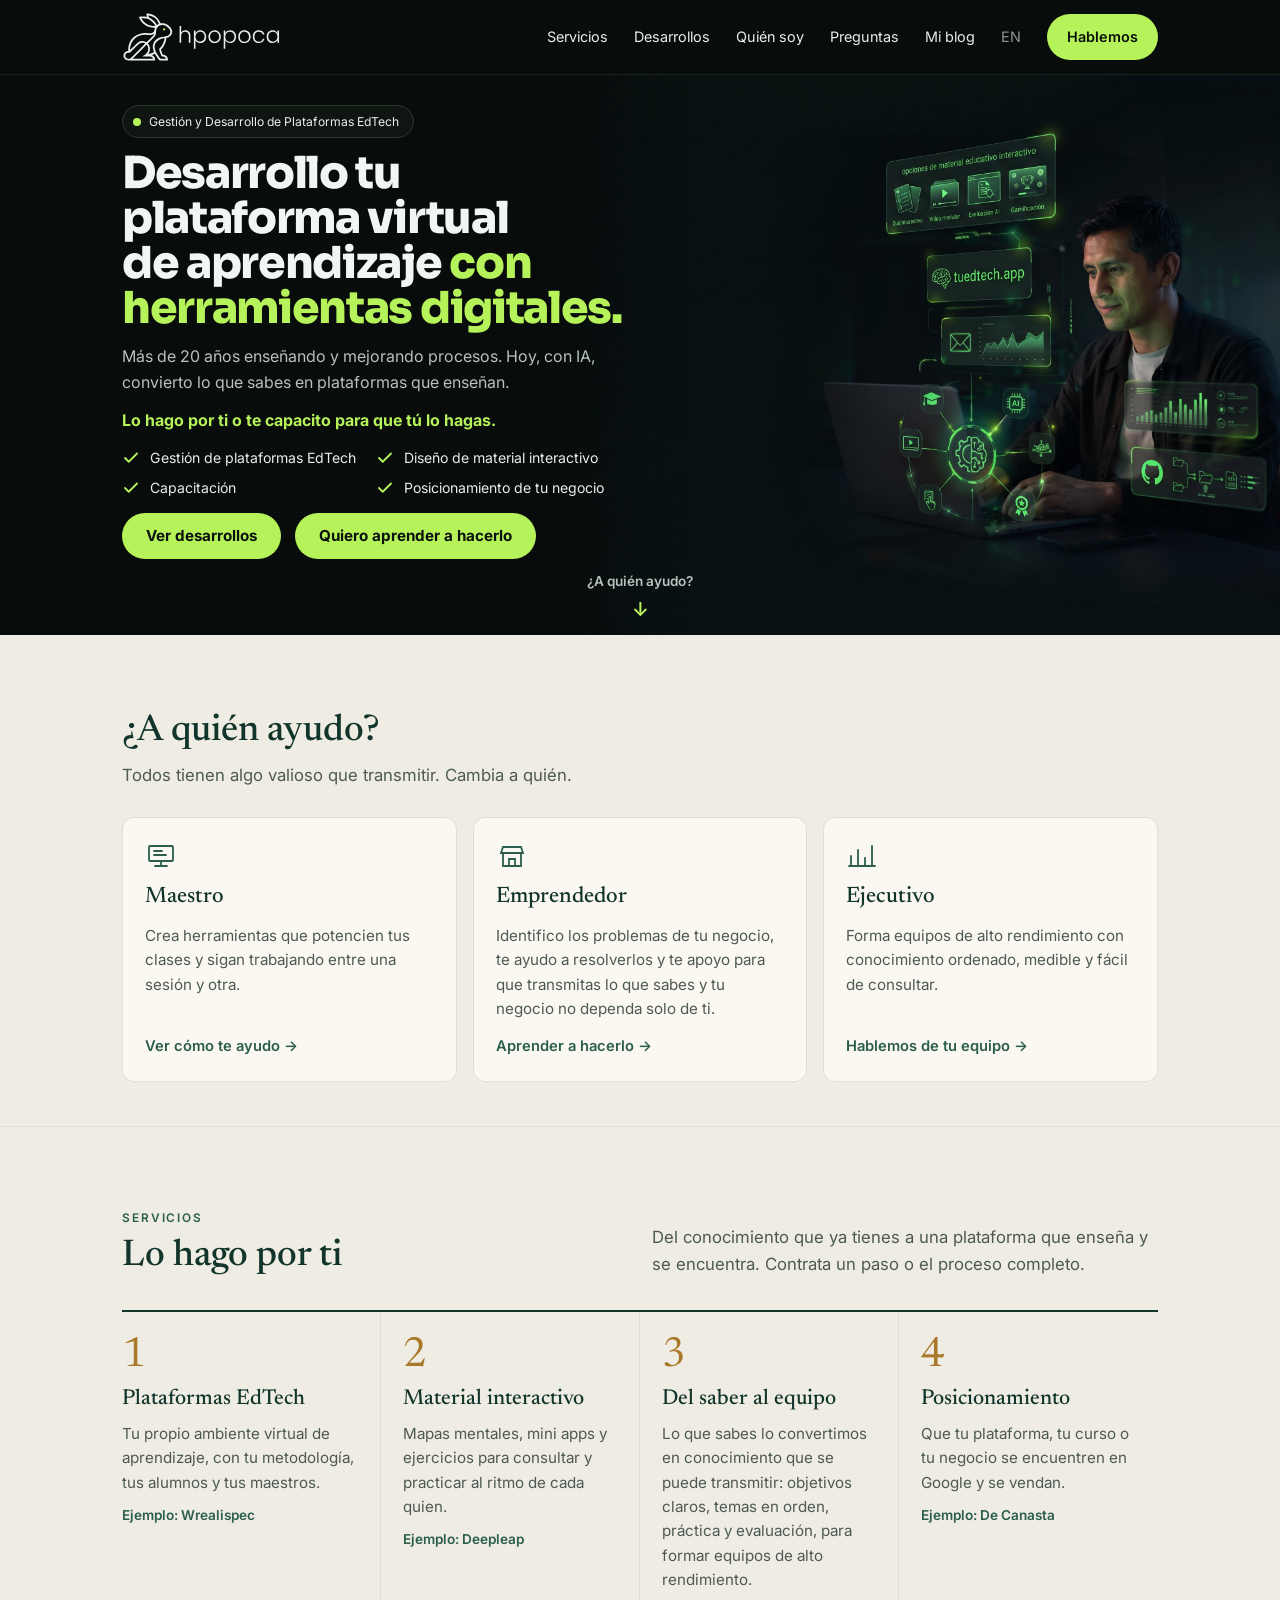
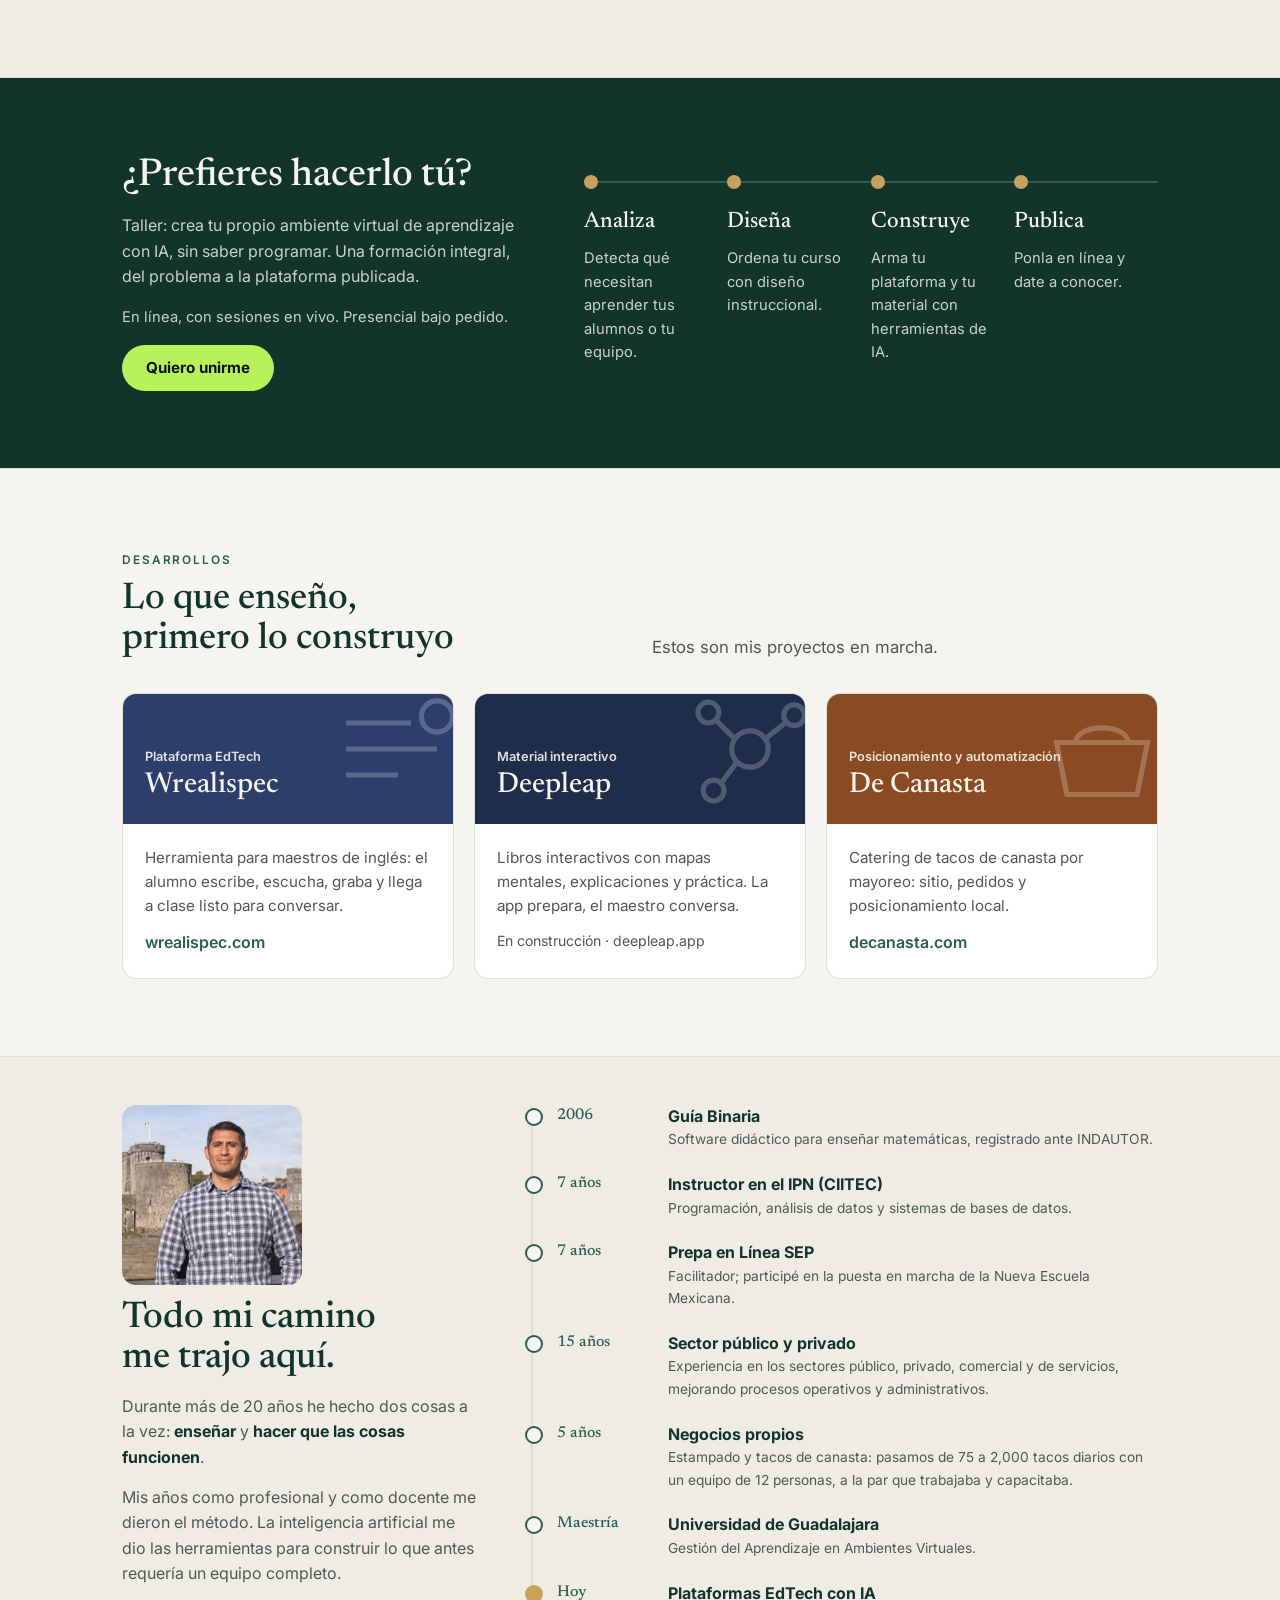
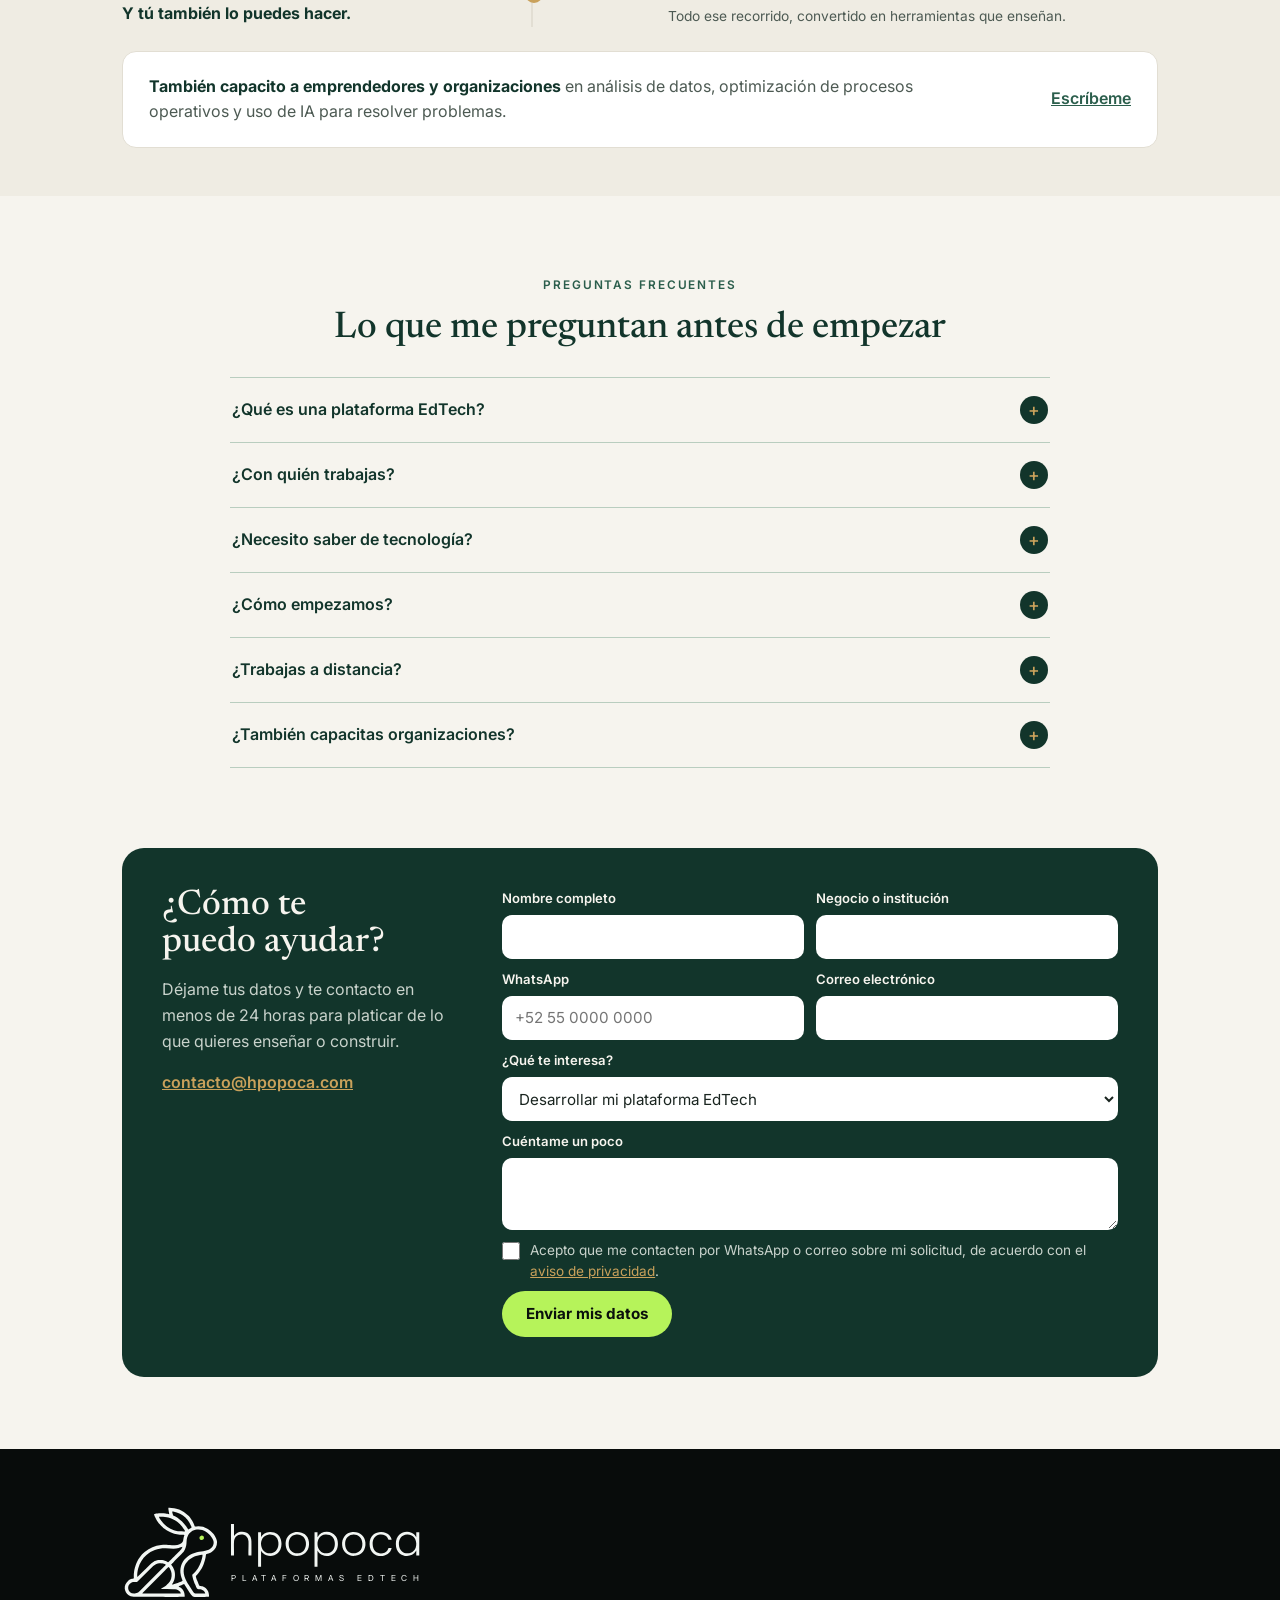
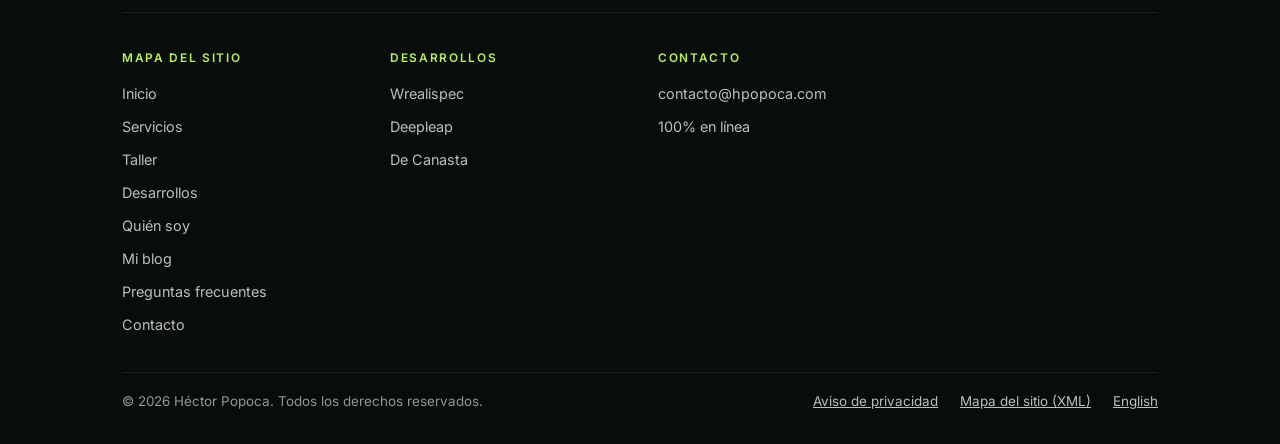
==== commit 1168ddb9: "Arregla las tarjetas de Desarrollos que se pegaban al menú al bajar La clase .top de las tarjetas ch" ====
--- a/index.html
+++ b/index.html
@@ -271,10 +271,10 @@
 .x-steps span{font-size:.92rem;color:var(--on-forest-2)}
 .x-dev{display:grid;grid-template-columns:repeat(3,minmax(0,1fr));gap:20px}
 .x-proj{background:var(--white);border:1px solid var(--line);border-radius:14px;overflow:hidden;display:flex;flex-direction:column}
-.x-proj .top{position:relative;overflow:hidden;padding:22px;min-height:130px;display:flex;flex-direction:column;justify-content:flex-end;gap:2px;color:#F6F4EE}
-.x-proj .top svg{position:absolute;right:-10px;top:-10px;width:130px;height:130px;opacity:.22}
-.x-proj .top small{font-size:.8rem;font-weight:600;opacity:.9}
-.x-proj .top h3{font-family:var(--serif);font-weight:500;font-size:1.8rem;line-height:1.1;color:#F6F4EE}
+.x-proj .x-top{position:relative;overflow:hidden;padding:22px;min-height:130px;display:flex;flex-direction:column;justify-content:flex-end;gap:2px;color:#F6F4EE}
+.x-proj .x-top svg{position:absolute;right:-10px;top:-10px;width:130px;height:130px;opacity:.22}
+.x-proj .x-top small{font-size:.8rem;font-weight:600;opacity:.9}
+.x-proj .x-top h3{font-family:var(--serif);font-weight:500;font-size:1.8rem;line-height:1.1;color:#F6F4EE}
 .x-proj .body{padding:22px;display:flex;flex-direction:column;gap:12px}
 .x-proj .body p{color:var(--muted);font-size:.95rem}
 .x-proj .body a{font-weight:600;color:var(--forest-2);text-decoration:none}
@@ -430,15 +430,15 @@
       </div>
       <div class="x-dev">
         <article class="x-proj">
-          <div class="top" style="background:#2C3E6B"><svg viewBox="0 0 100 100" fill="none" stroke="#fff" stroke-width="4" aria-hidden="true"><path d="M10 30h50M10 50h70M10 70h40"/><circle cx="80" cy="25" r="12"/></svg><small>Plataforma EdTech</small><h3>Wrealispec</h3></div>
+          <div class="x-top" style="background:#2C3E6B"><svg viewBox="0 0 100 100" fill="none" stroke="#fff" stroke-width="4" aria-hidden="true"><path d="M10 30h50M10 50h70M10 70h40"/><circle cx="80" cy="25" r="12"/></svg><small>Plataforma EdTech</small><h3>Wrealispec</h3></div>
           <div class="body"><p>Herramienta para maestros de inglés: el alumno escribe, escucha, graba y llega a clase listo para conversar.</p><a href="https://wrealispec.com" target="_blank" rel="noopener">wrealispec.com</a></div>
         </article>
         <article class="x-proj">
-          <div class="top" style="background:#1E2D4A"><svg viewBox="0 0 100 100" fill="none" stroke="#fff" stroke-width="4" aria-hidden="true"><circle cx="50" cy="50" r="14"/><circle cx="18" cy="22" r="8"/><circle cx="84" cy="24" r="8"/><circle cx="22" cy="82" r="8"/><path d="M38 42 24 28M62 42l15-12M40 60 28 76"/></svg><small>Material interactivo</small><h3>Deepleap</h3></div>
+          <div class="x-top" style="background:#1E2D4A"><svg viewBox="0 0 100 100" fill="none" stroke="#fff" stroke-width="4" aria-hidden="true"><circle cx="50" cy="50" r="14"/><circle cx="18" cy="22" r="8"/><circle cx="84" cy="24" r="8"/><circle cx="22" cy="82" r="8"/><path d="M38 42 24 28M62 42l15-12M40 60 28 76"/></svg><small>Material interactivo</small><h3>Deepleap</h3></div>
           <div class="body"><p>Libros interactivos con mapas mentales, explicaciones y práctica. La app prepara, el maestro conversa.</p><span class="st">En construcción · deepleap.app</span></div>
         </article>
         <article class="x-proj">
-          <div class="top" style="background:#8A4B22"><svg viewBox="0 0 100 100" fill="none" stroke="#fff" stroke-width="4" aria-hidden="true"><path d="M15 45h70l-8 40H23z"/><path d="M30 45c0-15 40-15 40 0"/></svg><small>Posicionamiento y automatización</small><h3>De Canasta</h3></div>
+          <div class="x-top" style="background:#8A4B22"><svg viewBox="0 0 100 100" fill="none" stroke="#fff" stroke-width="4" aria-hidden="true"><path d="M15 45h70l-8 40H23z"/><path d="M30 45c0-15 40-15 40 0"/></svg><small>Posicionamiento y automatización</small><h3>De Canasta</h3></div>
           <div class="body"><p>Catering de tacos de canasta por mayoreo: sitio, pedidos y posicionamiento local.</p><a href="https://decanasta.com" target="_blank" rel="noopener">decanasta.com</a></div>
         </article>
       </div>
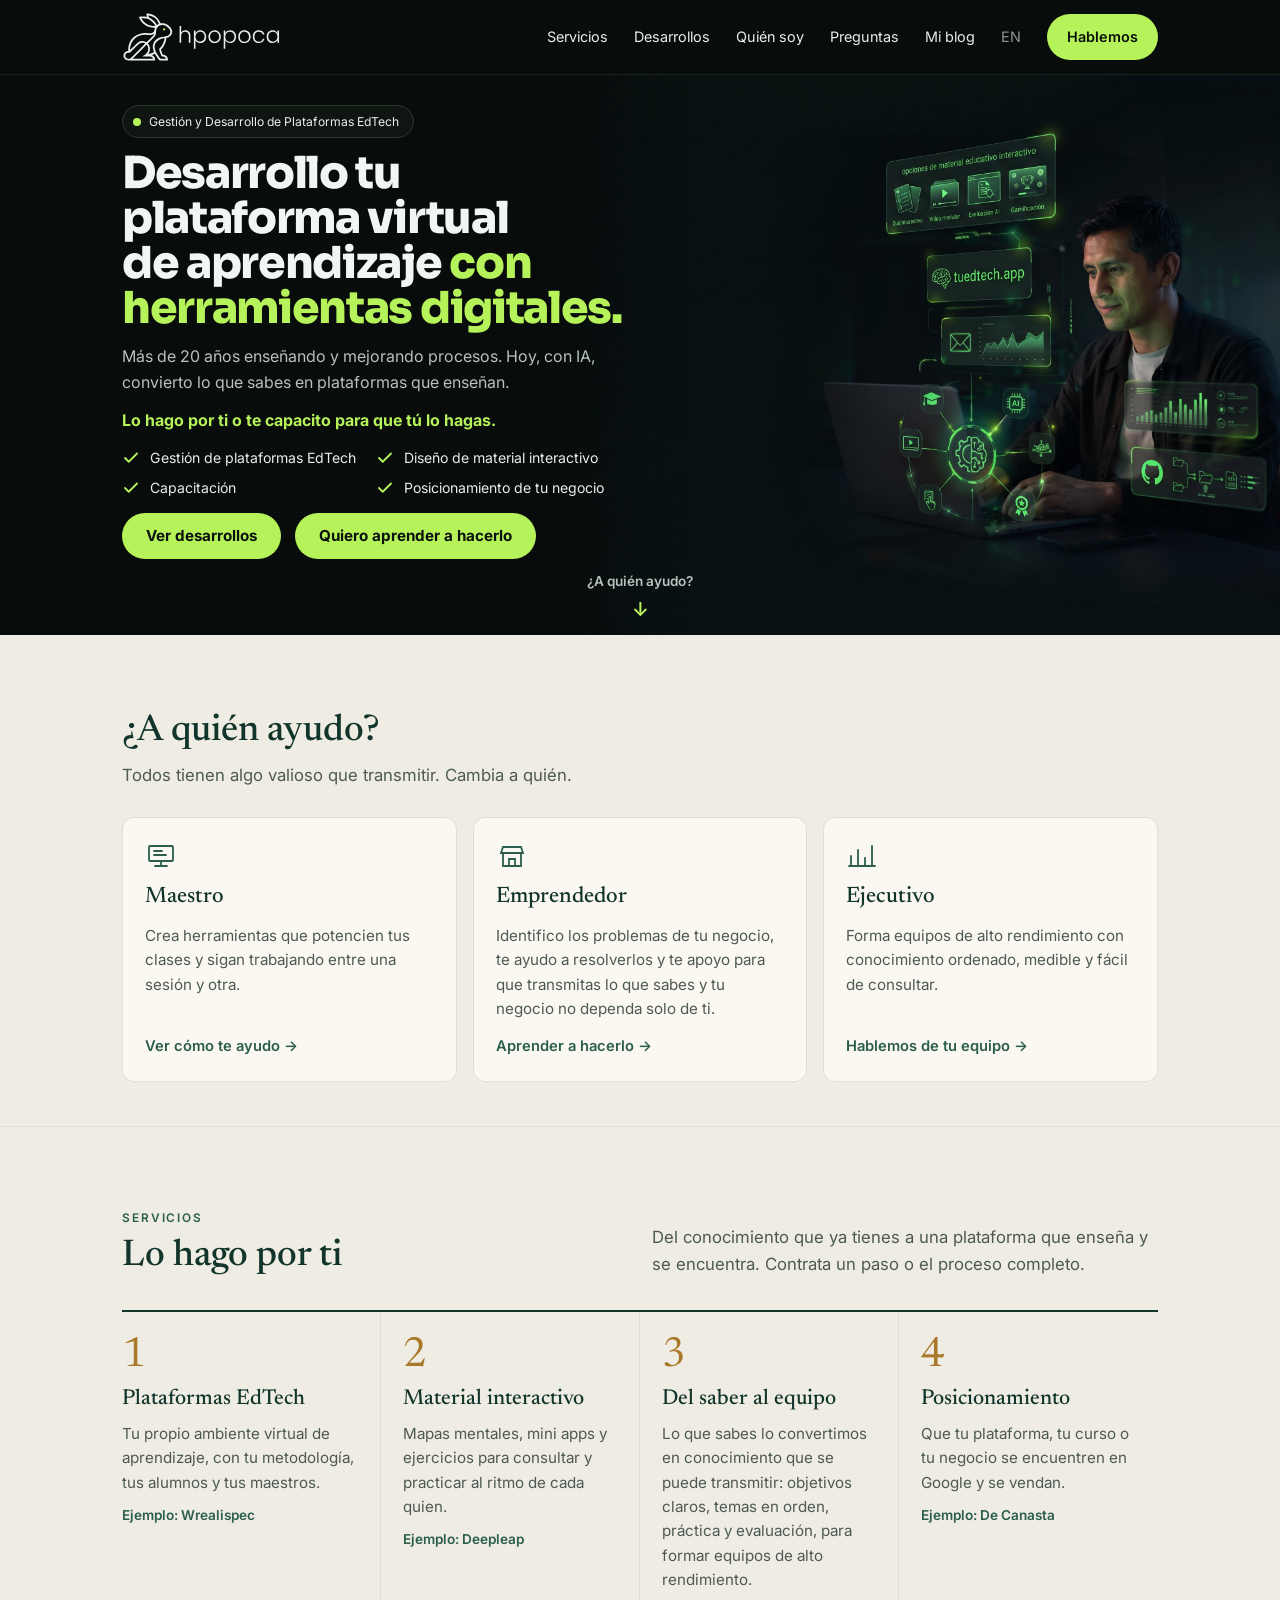
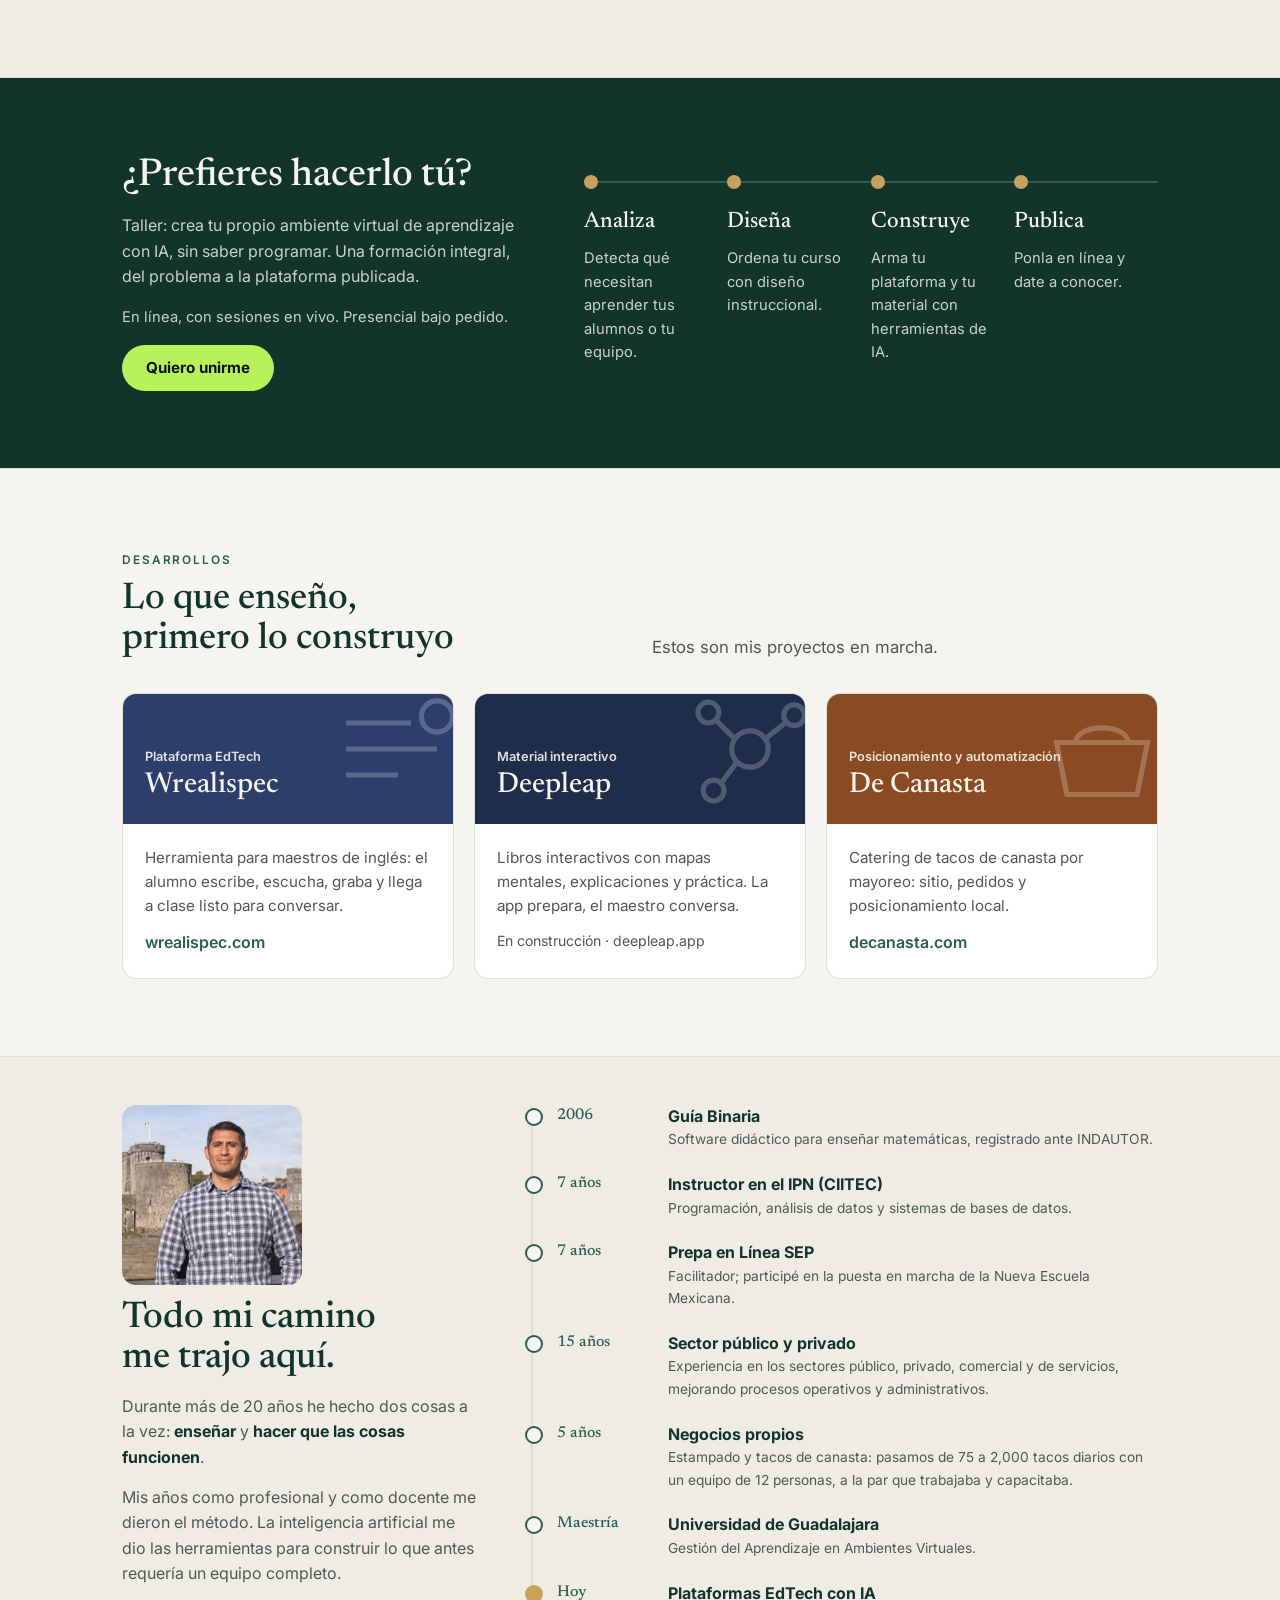
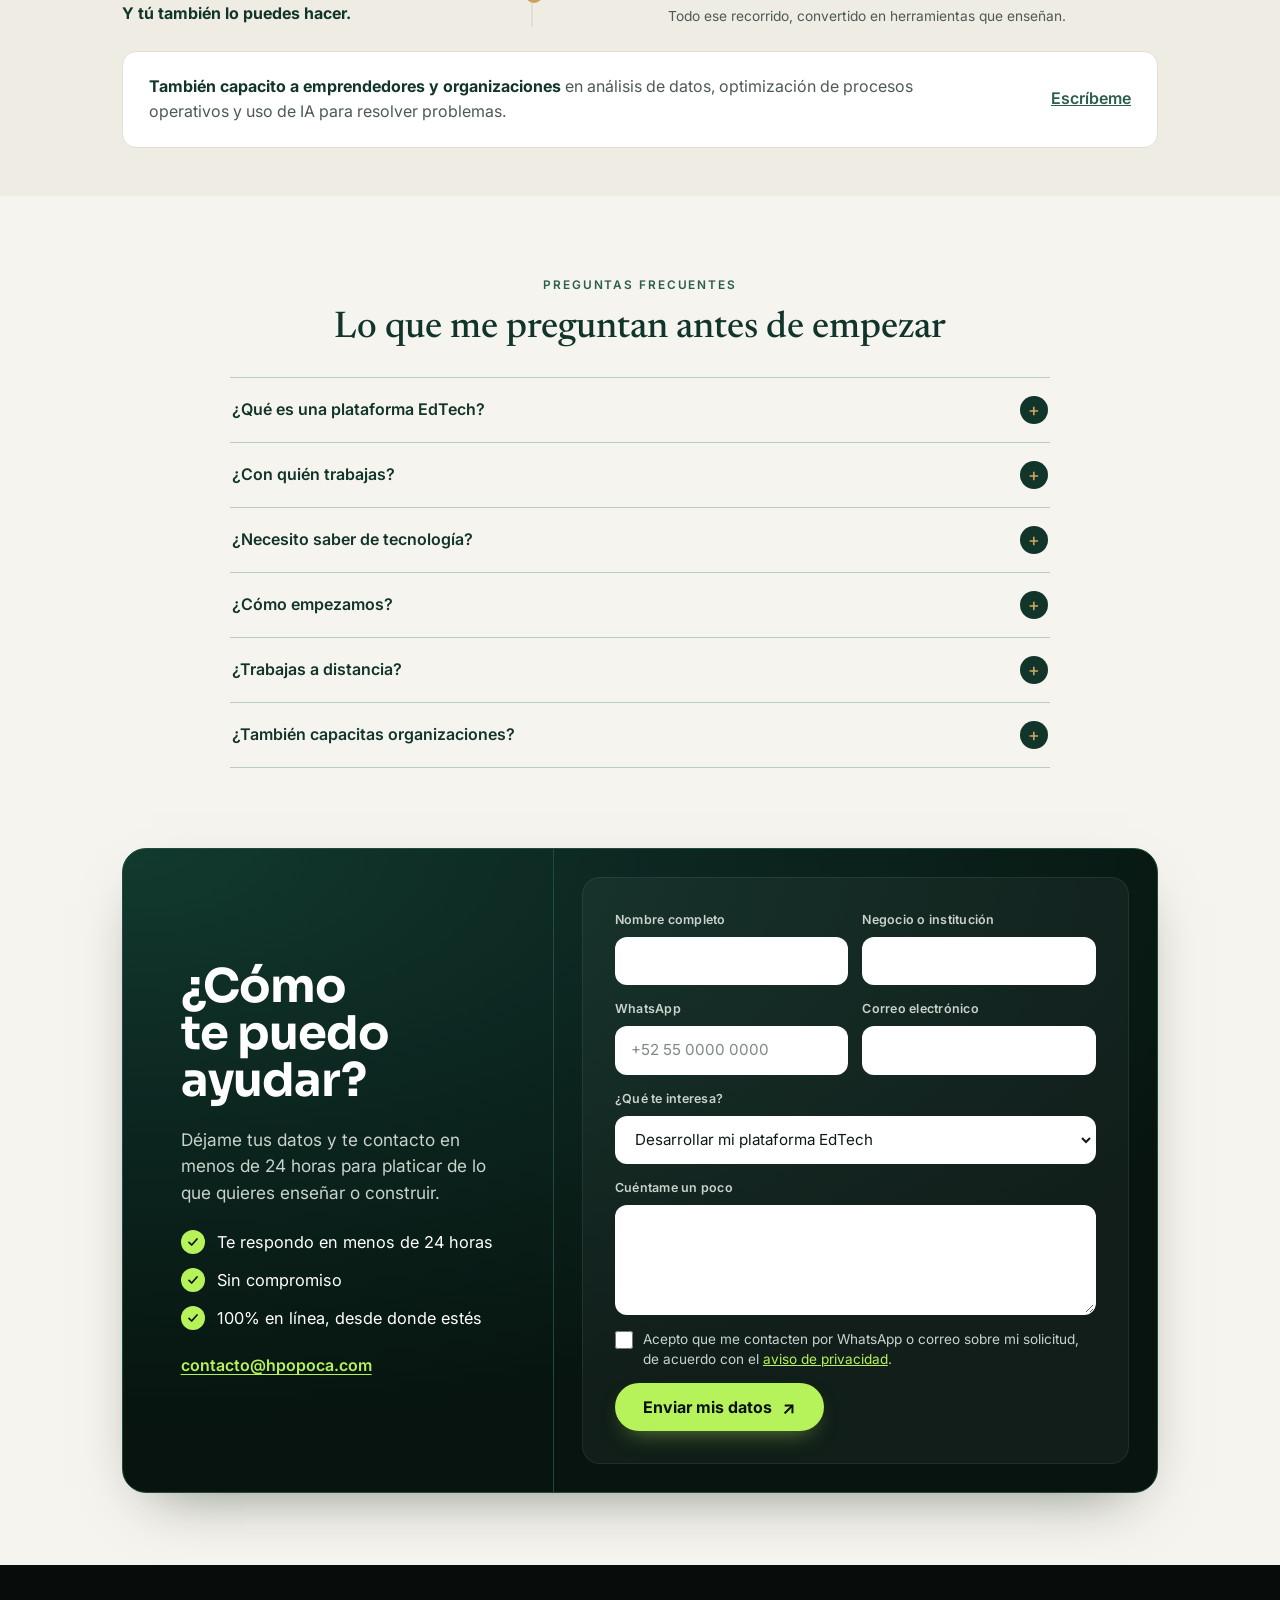
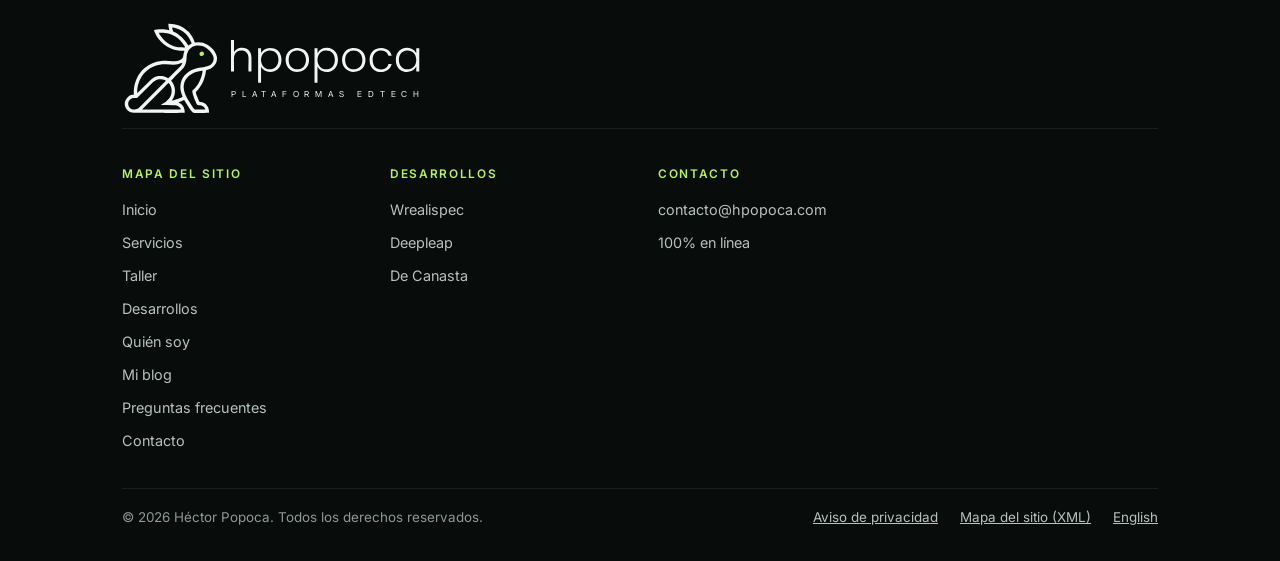
==== commit bc3d668e: "Formulario de contacto con estilo de panel oscuro (ES y EN) Co-Authored-By: Claude Opus 5.5 <noreply" ====
--- a/index.html
+++ b/index.html
@@ -313,6 +313,32 @@
 @media (prefers-reduced-motion:reduce){.x-cue span{animation:none}}
 .x-card .x-go{margin-top:auto;padding-top:6px;font-weight:600;font-size:.92rem;color:var(--forest-2);text-decoration:none}
 .x-card .x-go:hover{text-decoration:underline}
+
+/* Contacto · estilo panel oscuro (25 nov 2026) */
+#contacto .contact{background:radial-gradient(120% 90% at 0% 0%,#123A2E 0%,var(--deep) 45%,#07140F 100%);border:1px solid var(--deep-line);border-radius:24px;padding:0;gap:0;max-width:1120px;overflow:hidden;display:grid;grid-template-columns:minmax(0,5fr) minmax(0,7fr);box-shadow:0 24px 60px -30px rgba(6,20,15,.55)}
+#contacto .intro{flex:1 1 340px;padding:clamp(28px,4.5vw,60px);gap:22px;justify-content:center;border-right:1px solid var(--deep-line)}
+@media (max-width:860px){#contacto .contact{grid-template-columns:minmax(0,1fr)}#contacto .intro{border-right:0;border-bottom:1px solid var(--deep-line)}}
+#contacto h2{font-family:var(--display);font-weight:700;font-size:clamp(2rem,4vw,2.9rem);letter-spacing:-.02em;line-height:1.02;color:#fff}
+#contacto .intro p{color:var(--on-forest-2);font-size:1.08rem;line-height:1.55;max-width:30ch}
+#contacto .c-checks{list-style:none;margin:0;padding:0;display:grid;gap:12px}
+#contacto .c-checks li{display:flex;align-items:center;gap:12px;color:#fff;font-size:1.02rem}
+#contacto .c-checks li::before{content:"";flex:0 0 24px;height:24px;border-radius:50%;background:var(--lime) url("data:image/svg+xml,%3Csvg xmlns='http://www.w3.org/2000/svg' viewBox='0 0 24 24'%3E%3Cpath d='M6 12.5l4 4 8-9' fill='none' stroke='%230A100C' stroke-width='2.6' stroke-linecap='round' stroke-linejoin='round'/%3E%3C/svg%3E") center/16px no-repeat}
+#contacto .intro a{color:var(--lime);font-weight:600;text-underline-offset:3px}
+#contacto form{flex:999 1 480px;margin:clamp(16px,2.5vw,28px);padding:clamp(20px,3vw,32px);background:rgba(255,255,255,.045);border:1px solid rgba(255,255,255,.07);border-radius:18px;gap:14px 14px;align-content:start}
+#contacto .lbl{color:var(--on-forest-2);font-size:.78rem;font-weight:600;letter-spacing:.02em;gap:7px}
+#contacto .lbl input,#contacto .lbl select,#contacto .lbl textarea{background:#fff;border:2px solid transparent;border-radius:12px;min-height:48px;padding:10px 14px;color:#0F1A15;transition:border-color .15s,box-shadow .15s}
+#contacto .lbl textarea{min-height:110px}
+#contacto .lbl input::placeholder{color:#7C8A83}
+#contacto .lbl input:focus,#contacto .lbl select:focus,#contacto .lbl textarea:focus{outline:none;border-color:var(--lime);box-shadow:0 0 0 4px rgba(182,243,90,.25)}
+#contacto .consent{color:var(--on-forest-2)}
+#contacto .consent input{accent-color:var(--lime)}
+#contacto .consent a{color:var(--lime)}
+#contacto .btn{border-radius:999px;padding:14px 28px;font-weight:700;font-size:1rem;display:inline-flex;align-items:center;gap:10px;box-shadow:0 10px 24px -12px rgba(182,243,90,.6);transition:transform .15s,box-shadow .15s}
+#contacto .btn:hover{transform:translateY(-1px);box-shadow:0 14px 28px -12px rgba(182,243,90,.75)}
+#contacto .btn:focus-visible{outline:3px solid #fff;outline-offset:3px}
+#contacto .btn span{font-size:1.1em;line-height:1}
+#contacto .note{color:#fff;border-left-color:var(--lime);background:rgba(182,243,90,.12);border-radius:0 8px 8px 0}
+@media (prefers-reduced-motion:reduce){#contacto .btn,#contacto .lbl input{transition:none}#contacto .btn:hover{transform:none}}
 </style>
 <script type="application/ld+json">{"@context": "https://schema.org", "@type": "FAQPage", "inLanguage": "es", "mainEntity": [{"@type": "Question", "name": "¿Qué es una plataforma EdTech?", "acceptedAnswer": {"@type": "Answer", "text": "Es tu propio ambiente virtual de aprendizaje: un sitio donde tus alumnos o tu equipo consultan el material, practican y avanzan, con tu metodología. No es un curso genérico; está hecha a la medida de lo que enseñas."}}, {"@type": "Question", "name": "¿Con quién trabajas?", "acceptedAnswer": {"@type": "Answer", "text": "Con maestros que quieren potenciar sus clases, emprendedores que necesitan que su negocio no dependa solo de ellos y ejecutivos que buscan formar equipos de alto rendimiento. Todos tienen algo valioso que transmitir."}}, {"@type": "Question", "name": "¿Necesito saber de tecnología?", "acceptedAnswer": {"@type": "Answer", "text": "No. Si contratas el desarrollo, yo me encargo de la parte digital y te explico lo necesario con palabras sencillas. Si prefieres hacerlo tú, en el taller aprendes a construir tu plataforma con herramientas de IA, sin saber programar."}}, {"@type": "Question", "name": "¿Cómo empezamos?", "acceptedAnswer": {"@type": "Answer", "text": "Platicamos tu idea y lo que quieres enseñar. Lo ordenamos con diseño instruccional, te muestro las pantallas para que las apruebes y después construyo la plataforma y el material."}}, {"@type": "Question", "name": "¿Trabajas a distancia?", "acceptedAnswer": {"@type": "Answer", "text": "Sí, trabajo 100% en línea. Las reuniones son por videollamada y el contacto diario por WhatsApp, así que no importa dónde estés."}}, {"@type": "Question", "name": "¿También capacitas organizaciones?", "acceptedAnswer": {"@type": "Answer", "text": "Sí. Capacito a emprendedores y organizaciones en análisis de datos, optimización de procesos operativos y uso de IA para resolver problemas."}}]}</script>
 </head>
@@ -495,6 +521,7 @@
         <div class="intro">
           <h2 id="cont-t">¿Cómo te puedo ayudar?</h2>
           <p>Déjame tus datos y te contacto en menos de 24 horas para platicar de lo que quieres enseñar o construir.</p>
+          <ul class="c-checks"><li>Te respondo en menos de 24 horas</li><li>Sin compromiso</li><li>100% en línea, desde donde estés</li></ul>
           <a href="mailto:contacto@hpopoca.com">contacto@hpopoca.com</a>
         </div>
         <form id="form" novalidate>
@@ -515,7 +542,7 @@
           </label>
           <label class="lbl full">Cuéntame un poco<textarea id="mensaje"></textarea></label>
           <label class="consent full"><input type="checkbox" id="acepto"><span>Acepto que me contacten por WhatsApp o correo sobre mi solicitud, de acuerdo con el <a href="privacidad.html">aviso de privacidad</a>.</span></label>
-          <button class="btn btn-gold full" type="submit">Enviar mis datos</button>
+          <button class="btn btn-gold full" type="submit">Enviar mis datos <span aria-hidden="true">↗</span></button>
           <p class="note full" id="note" role="status" hidden></p>
         </form>
       </div>
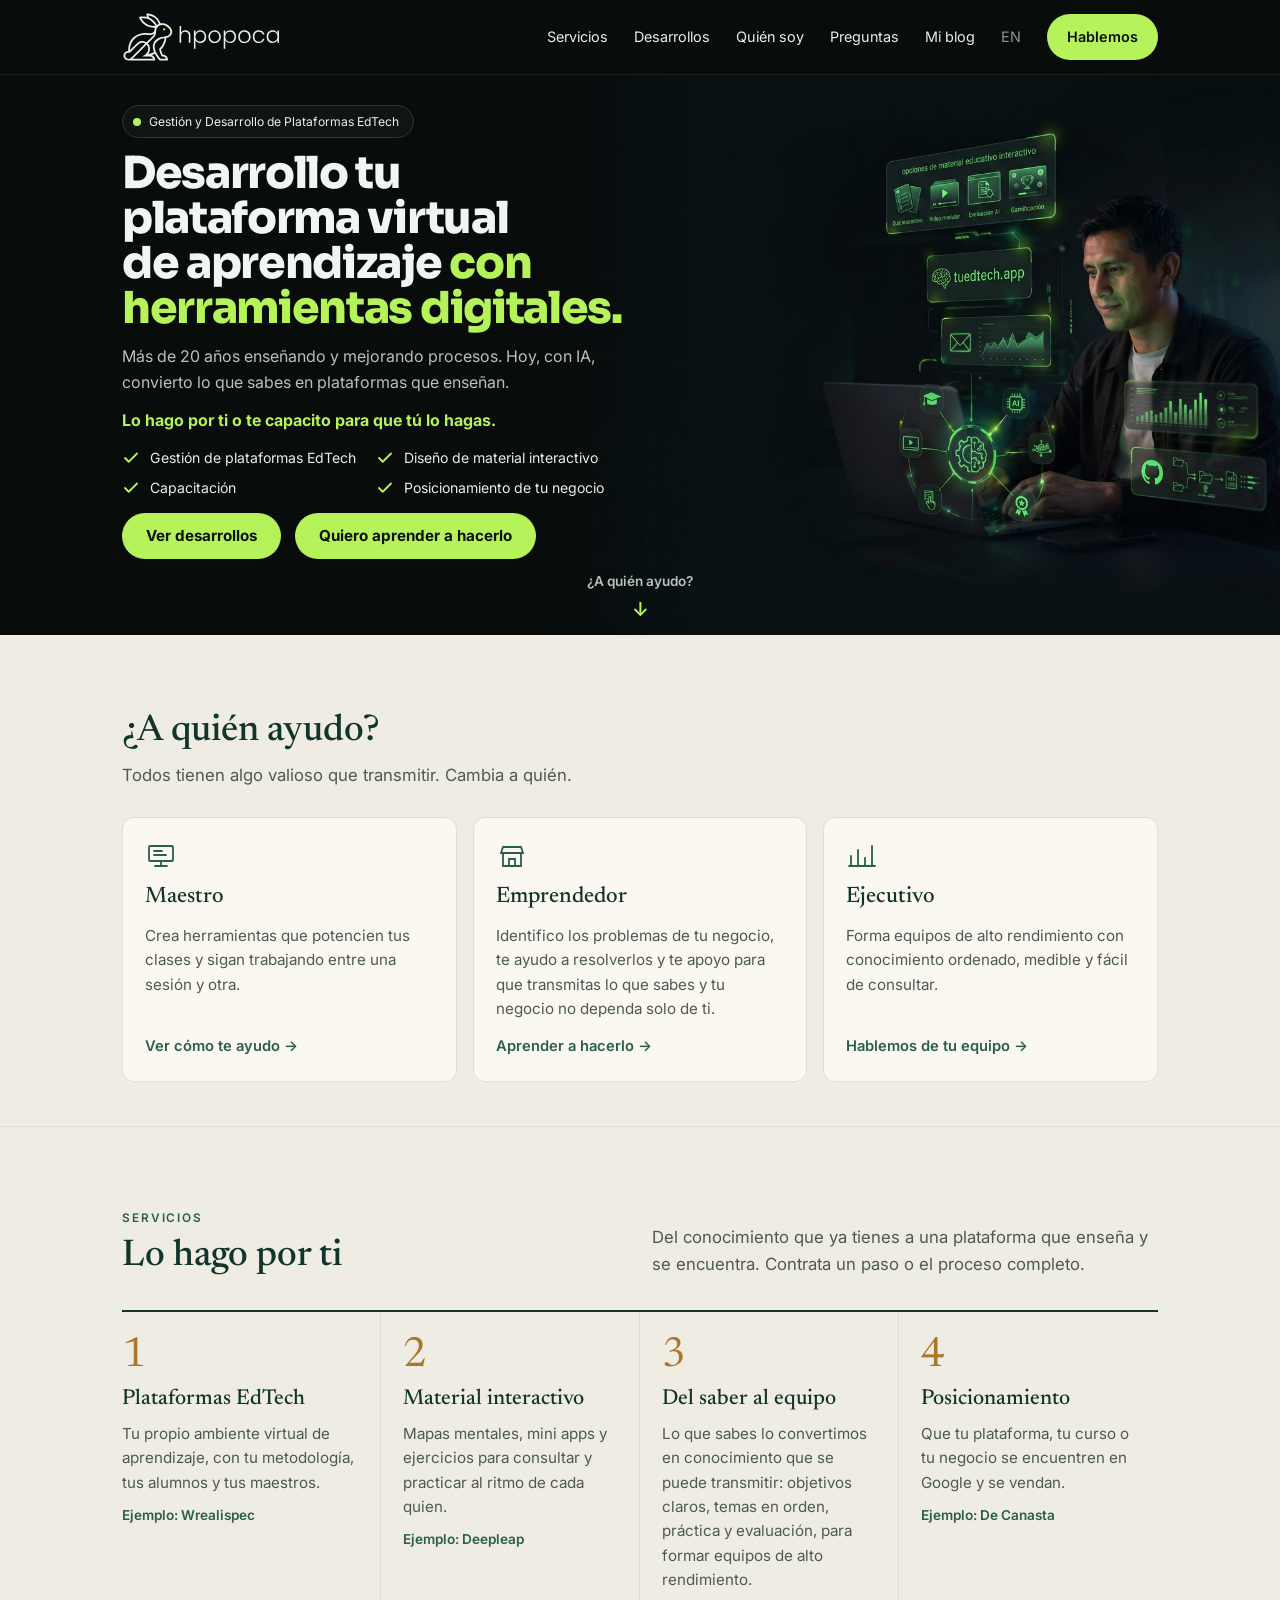
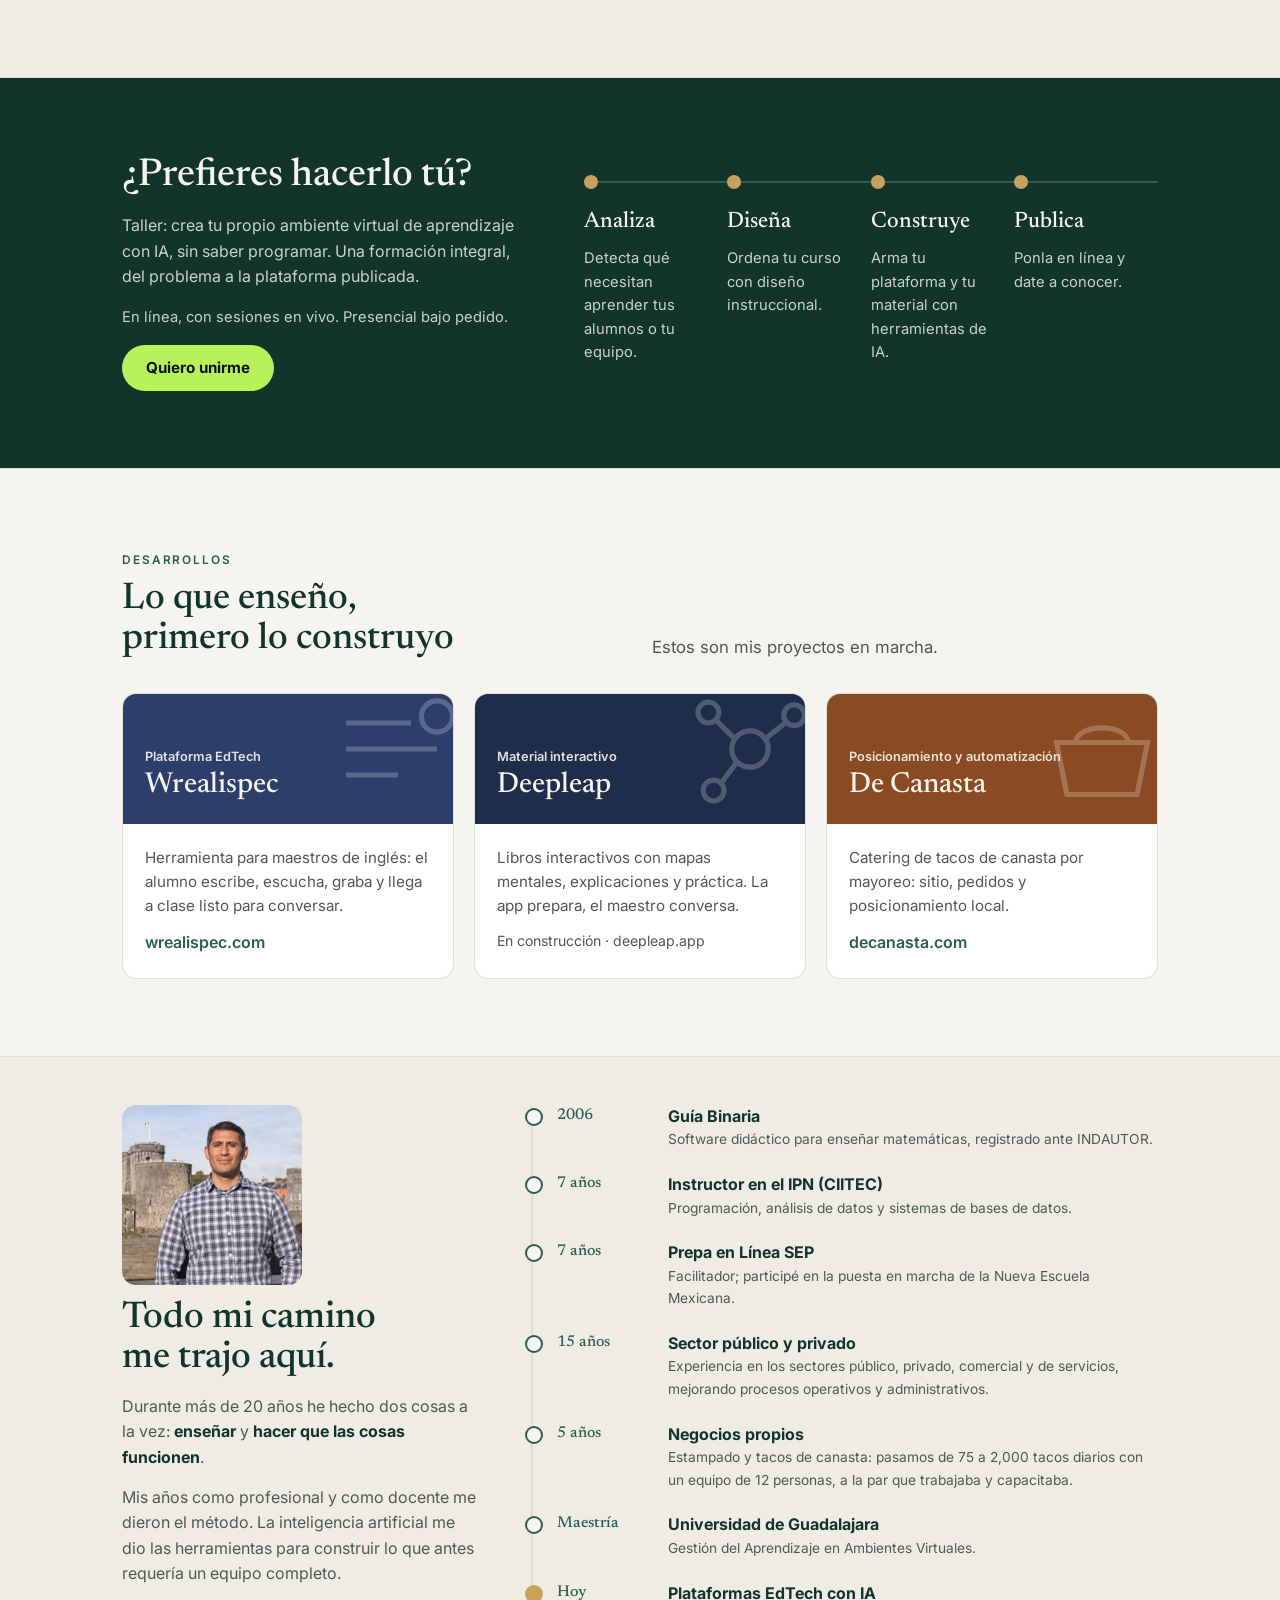
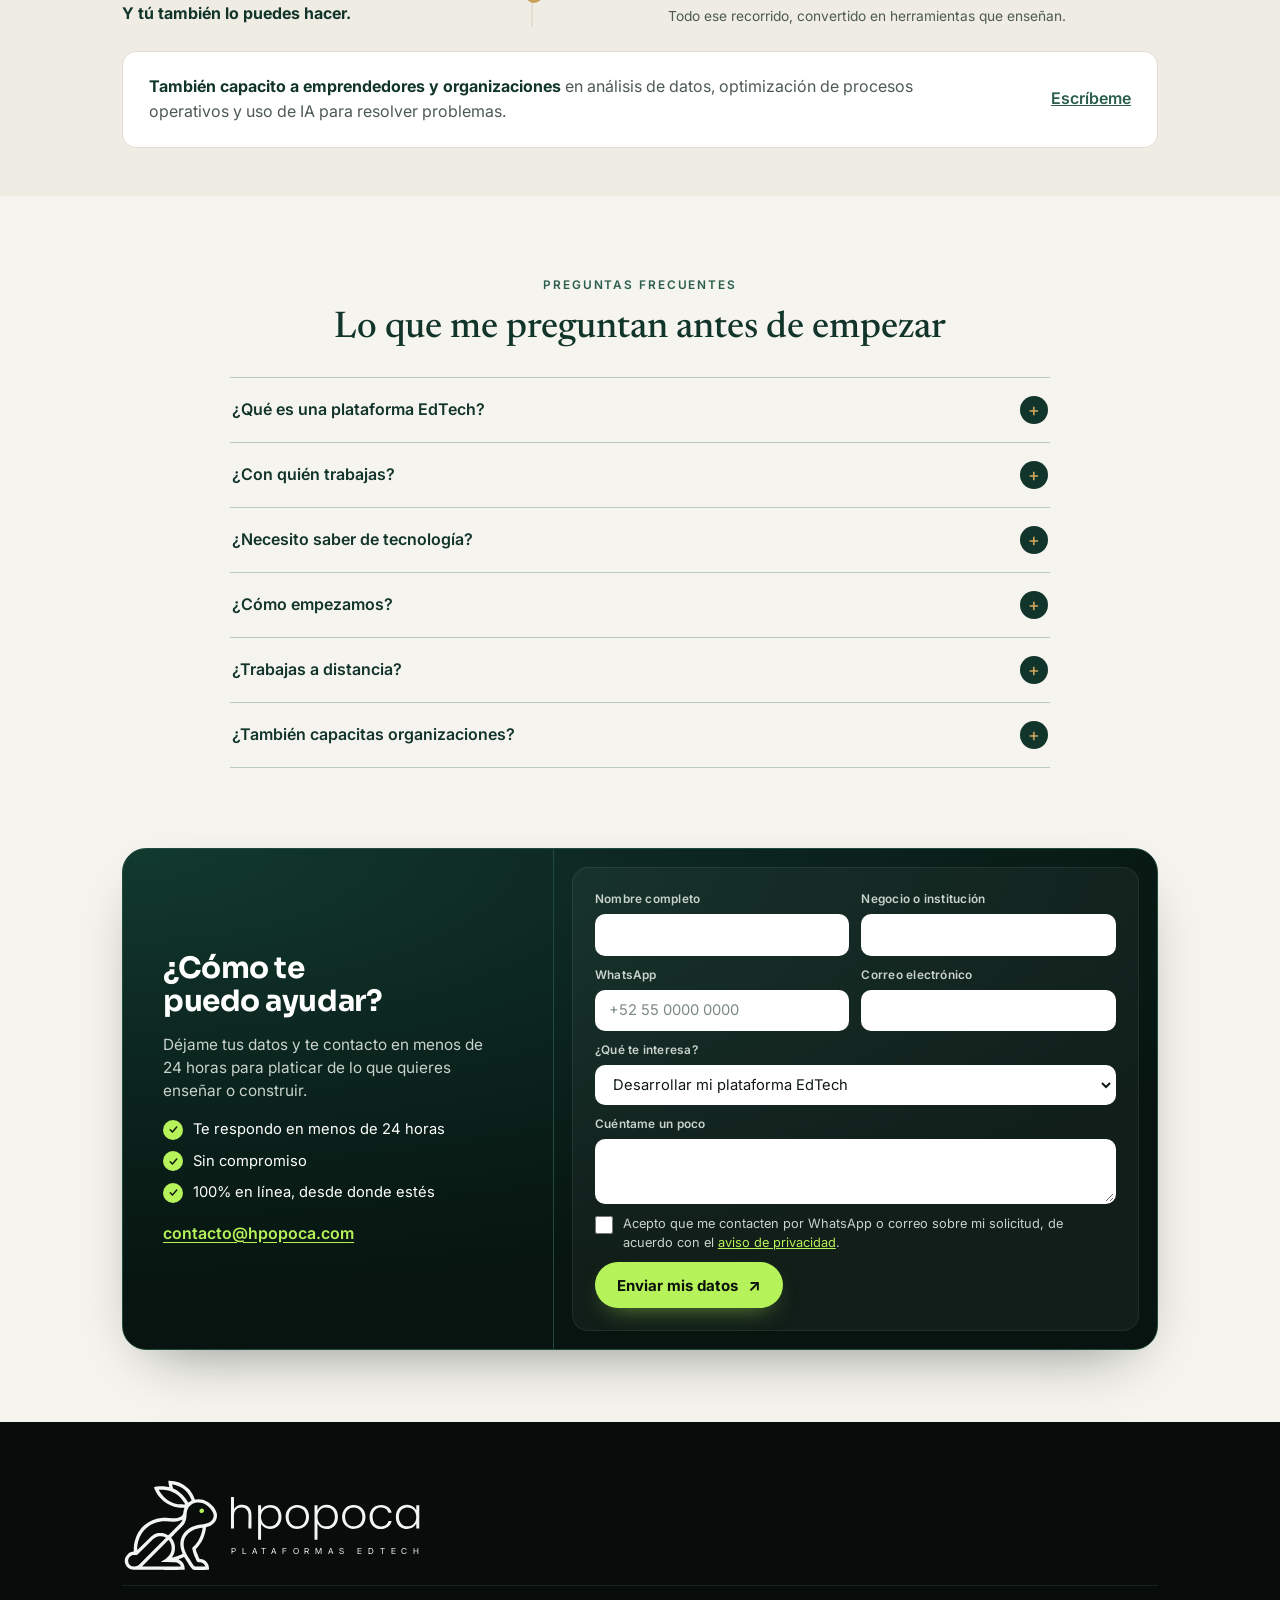
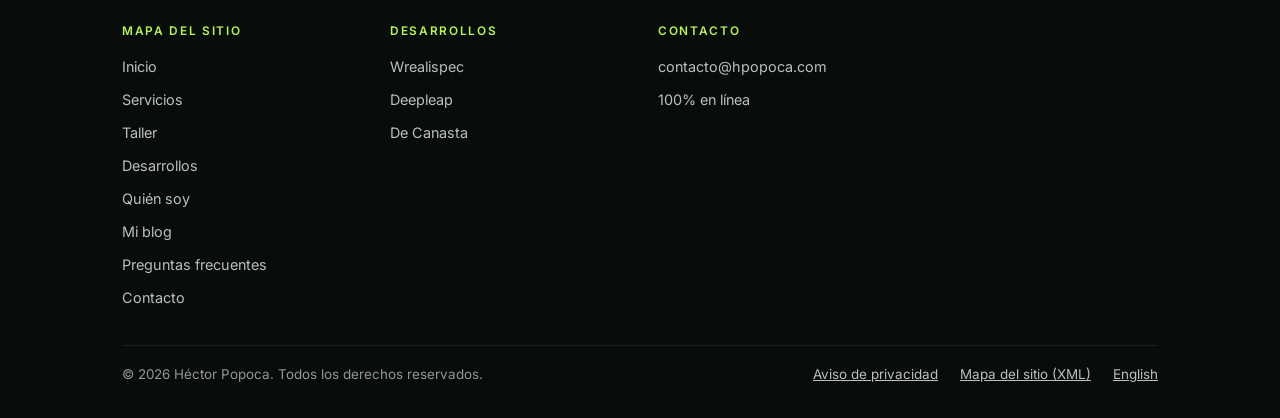
==== commit f713d271: "Formulario de contacto más compacto: cabe completo en pantalla Co-Authored-By: Claude Opus 5.5 <nore" ====
--- a/index.html
+++ b/index.html
@@ -205,7 +205,7 @@
 .contact .lbl{color:var(--on-forest)}
 .contact .lbl input,.contact .lbl select,.contact .lbl textarea{border-color:transparent}
 .full{grid-column:1/-1}
-.consent{display:flex;gap:10px;align-items:flex-start;font-size:.85rem;line-height:1.5;color:var(--on-forest-2)}
+.consent{display:flex;gap:10px;align-items:flex-start;font-size:.8rem;line-height:1.5;color:var(--on-forest-2)}
 .consent input{width:18px;height:18px;margin:2px 0 0;accent-color:var(--gold);flex:0 0 auto}
 .consent a{color:var(--gold)}
 .contact .btn{justify-self:start}
@@ -315,25 +315,26 @@
 .x-card .x-go:hover{text-decoration:underline}
 
 /* Contacto · estilo panel oscuro (25 nov 2026) */
+#contacto{scroll-margin-top:96px}
 #contacto .contact{background:radial-gradient(120% 90% at 0% 0%,#123A2E 0%,var(--deep) 45%,#07140F 100%);border:1px solid var(--deep-line);border-radius:24px;padding:0;gap:0;max-width:1120px;overflow:hidden;display:grid;grid-template-columns:minmax(0,5fr) minmax(0,7fr);box-shadow:0 24px 60px -30px rgba(6,20,15,.55)}
-#contacto .intro{flex:1 1 340px;padding:clamp(28px,4.5vw,60px);gap:22px;justify-content:center;border-right:1px solid var(--deep-line)}
+#contacto .intro{flex:1 1 340px;padding:clamp(24px,3.2vw,40px);gap:16px;justify-content:center;border-right:1px solid var(--deep-line)}
 @media (max-width:860px){#contacto .contact{grid-template-columns:minmax(0,1fr)}#contacto .intro{border-right:0;border-bottom:1px solid var(--deep-line)}}
-#contacto h2{font-family:var(--display);font-weight:700;font-size:clamp(2rem,4vw,2.9rem);letter-spacing:-.02em;line-height:1.02;color:#fff}
-#contacto .intro p{color:var(--on-forest-2);font-size:1.08rem;line-height:1.55;max-width:30ch}
-#contacto .c-checks{list-style:none;margin:0;padding:0;display:grid;gap:12px}
-#contacto .c-checks li{display:flex;align-items:center;gap:12px;color:#fff;font-size:1.02rem}
-#contacto .c-checks li::before{content:"";flex:0 0 24px;height:24px;border-radius:50%;background:var(--lime) url("data:image/svg+xml,%3Csvg xmlns='http://www.w3.org/2000/svg' viewBox='0 0 24 24'%3E%3Cpath d='M6 12.5l4 4 8-9' fill='none' stroke='%230A100C' stroke-width='2.6' stroke-linecap='round' stroke-linejoin='round'/%3E%3C/svg%3E") center/16px no-repeat}
+#contacto h2{font-family:var(--display);font-weight:700;font-size:clamp(1.5rem,2.3vw,1.9rem);letter-spacing:-.015em;line-height:1.1;color:#fff}
+#contacto .intro p{color:var(--on-forest-2);font-size:.96rem;line-height:1.5;max-width:32ch}
+#contacto .c-checks{list-style:none;margin:0;padding:0;display:grid;gap:8px}
+#contacto .c-checks li{display:flex;align-items:center;gap:10px;color:#fff;font-size:.92rem}
+#contacto .c-checks li::before{content:"";flex:0 0 20px;height:20px;border-radius:50%;background:var(--lime) url("data:image/svg+xml,%3Csvg xmlns='http://www.w3.org/2000/svg' viewBox='0 0 24 24'%3E%3Cpath d='M6 12.5l4 4 8-9' fill='none' stroke='%230A100C' stroke-width='2.6' stroke-linecap='round' stroke-linejoin='round'/%3E%3C/svg%3E") center/13px no-repeat}
 #contacto .intro a{color:var(--lime);font-weight:600;text-underline-offset:3px}
-#contacto form{flex:999 1 480px;margin:clamp(16px,2.5vw,28px);padding:clamp(20px,3vw,32px);background:rgba(255,255,255,.045);border:1px solid rgba(255,255,255,.07);border-radius:18px;gap:14px 14px;align-content:start}
-#contacto .lbl{color:var(--on-forest-2);font-size:.78rem;font-weight:600;letter-spacing:.02em;gap:7px}
-#contacto .lbl input,#contacto .lbl select,#contacto .lbl textarea{background:#fff;border:2px solid transparent;border-radius:12px;min-height:48px;padding:10px 14px;color:#0F1A15;transition:border-color .15s,box-shadow .15s}
-#contacto .lbl textarea{min-height:110px}
+#contacto form{flex:999 1 480px;margin:clamp(12px,1.6vw,18px);padding:clamp(16px,2vw,22px);background:rgba(255,255,255,.045);border:1px solid rgba(255,255,255,.07);border-radius:16px;gap:10px 12px;align-content:start}
+#contacto .lbl{color:var(--on-forest-2);font-size:.74rem;font-weight:600;letter-spacing:.02em;gap:5px}
+#contacto .lbl input,#contacto .lbl select,#contacto .lbl textarea{background:#fff;border:2px solid transparent;border-radius:10px;min-height:40px;padding:7px 12px;font-size:.92rem;color:#0F1A15;transition:border-color .15s,box-shadow .15s}
+#contacto .lbl textarea{min-height:58px}
 #contacto .lbl input::placeholder{color:#7C8A83}
 #contacto .lbl input:focus,#contacto .lbl select:focus,#contacto .lbl textarea:focus{outline:none;border-color:var(--lime);box-shadow:0 0 0 4px rgba(182,243,90,.25)}
 #contacto .consent{color:var(--on-forest-2)}
 #contacto .consent input{accent-color:var(--lime)}
 #contacto .consent a{color:var(--lime)}
-#contacto .btn{border-radius:999px;padding:14px 28px;font-weight:700;font-size:1rem;display:inline-flex;align-items:center;gap:10px;box-shadow:0 10px 24px -12px rgba(182,243,90,.6);transition:transform .15s,box-shadow .15s}
+#contacto .btn{border-radius:999px;padding:10px 22px;font-weight:700;font-size:.94rem;display:inline-flex;align-items:center;gap:10px;box-shadow:0 10px 24px -12px rgba(182,243,90,.6);transition:transform .15s,box-shadow .15s}
 #contacto .btn:hover{transform:translateY(-1px);box-shadow:0 14px 28px -12px rgba(182,243,90,.75)}
 #contacto .btn:focus-visible{outline:3px solid #fff;outline-offset:3px}
 #contacto .btn span{font-size:1.1em;line-height:1}
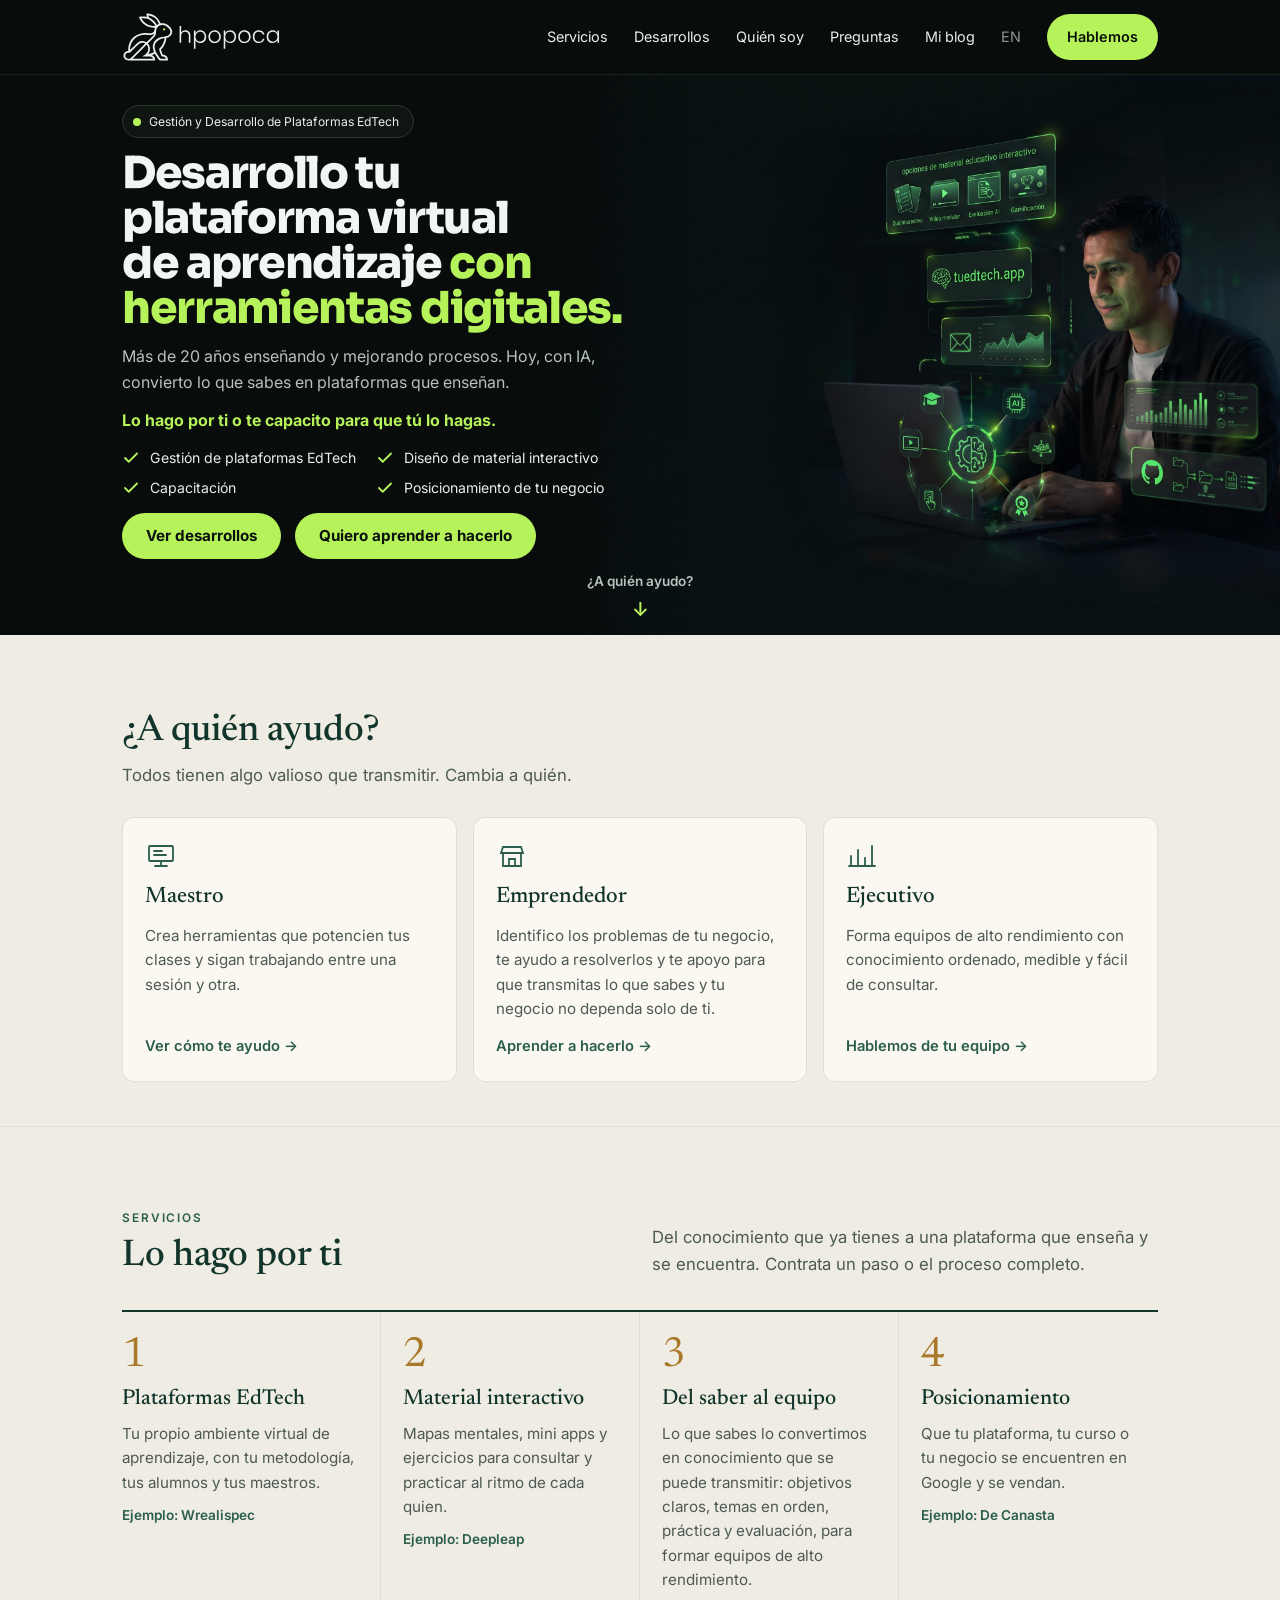
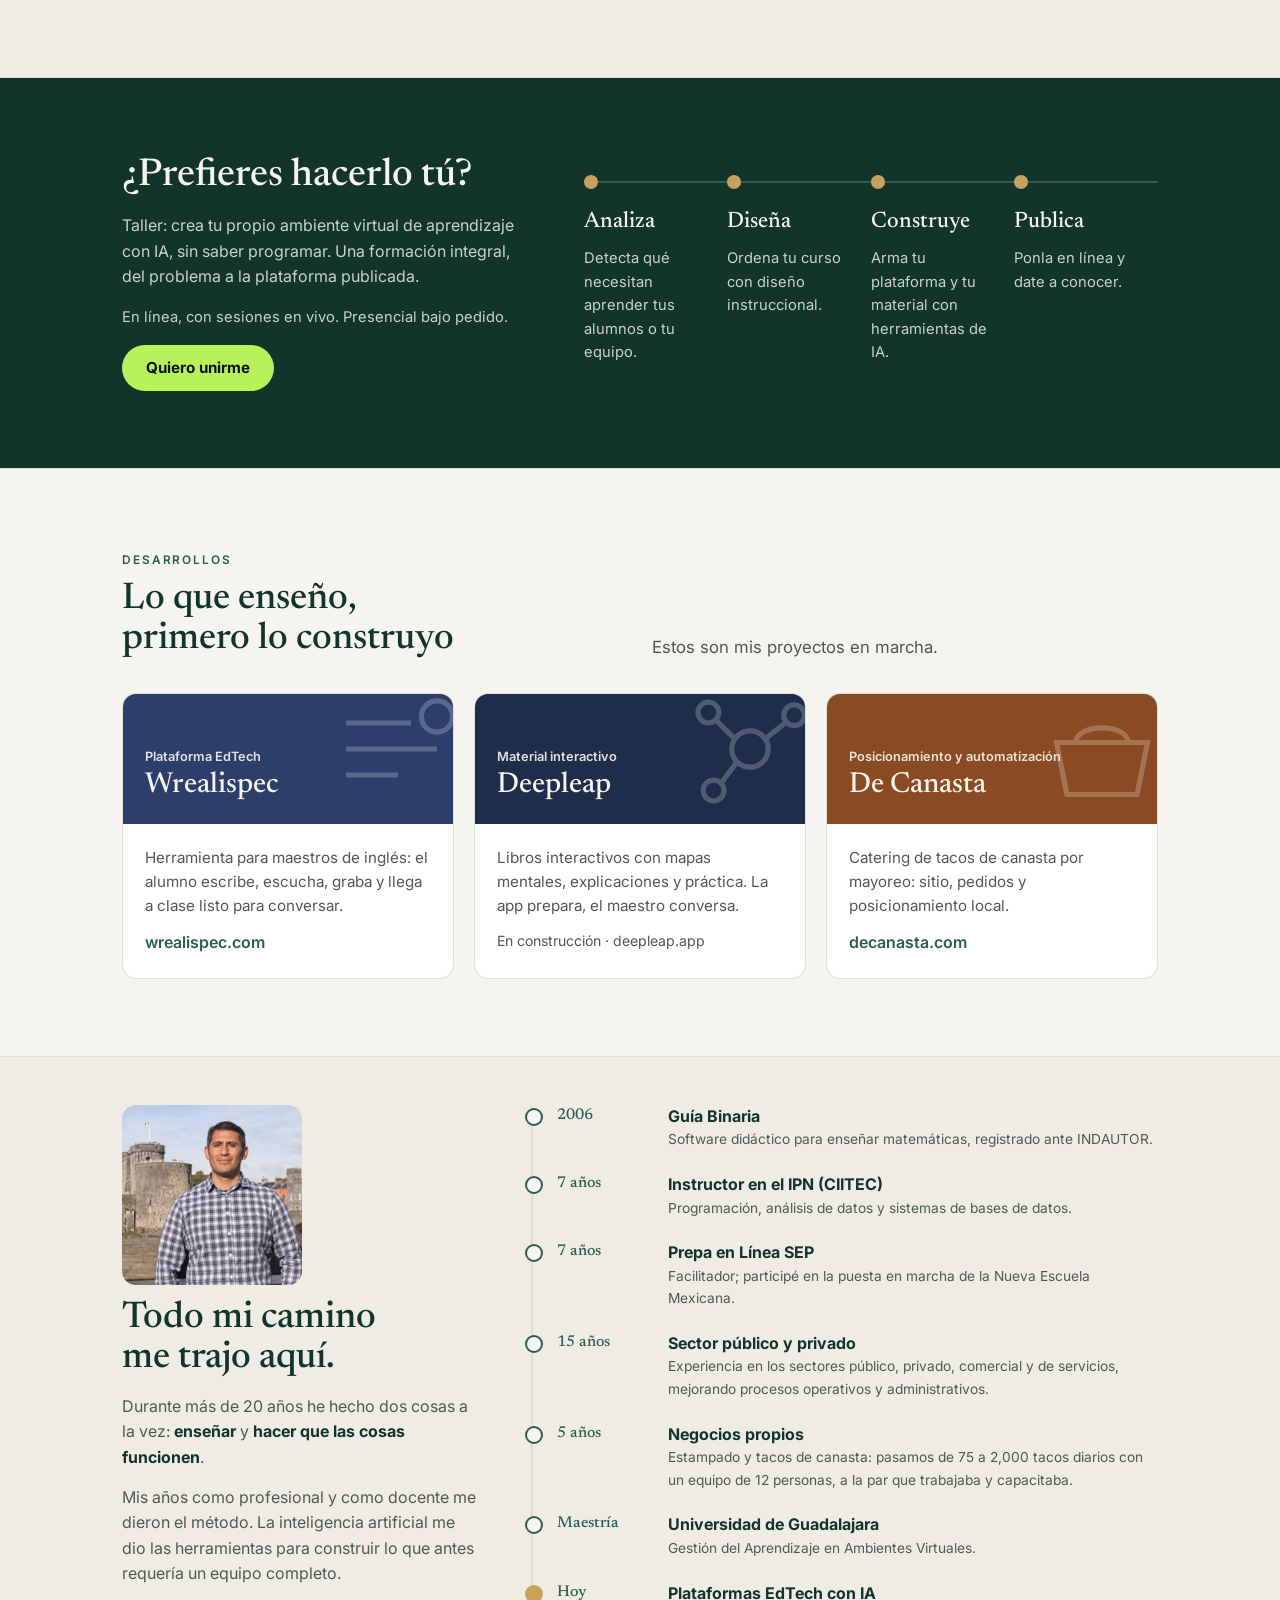
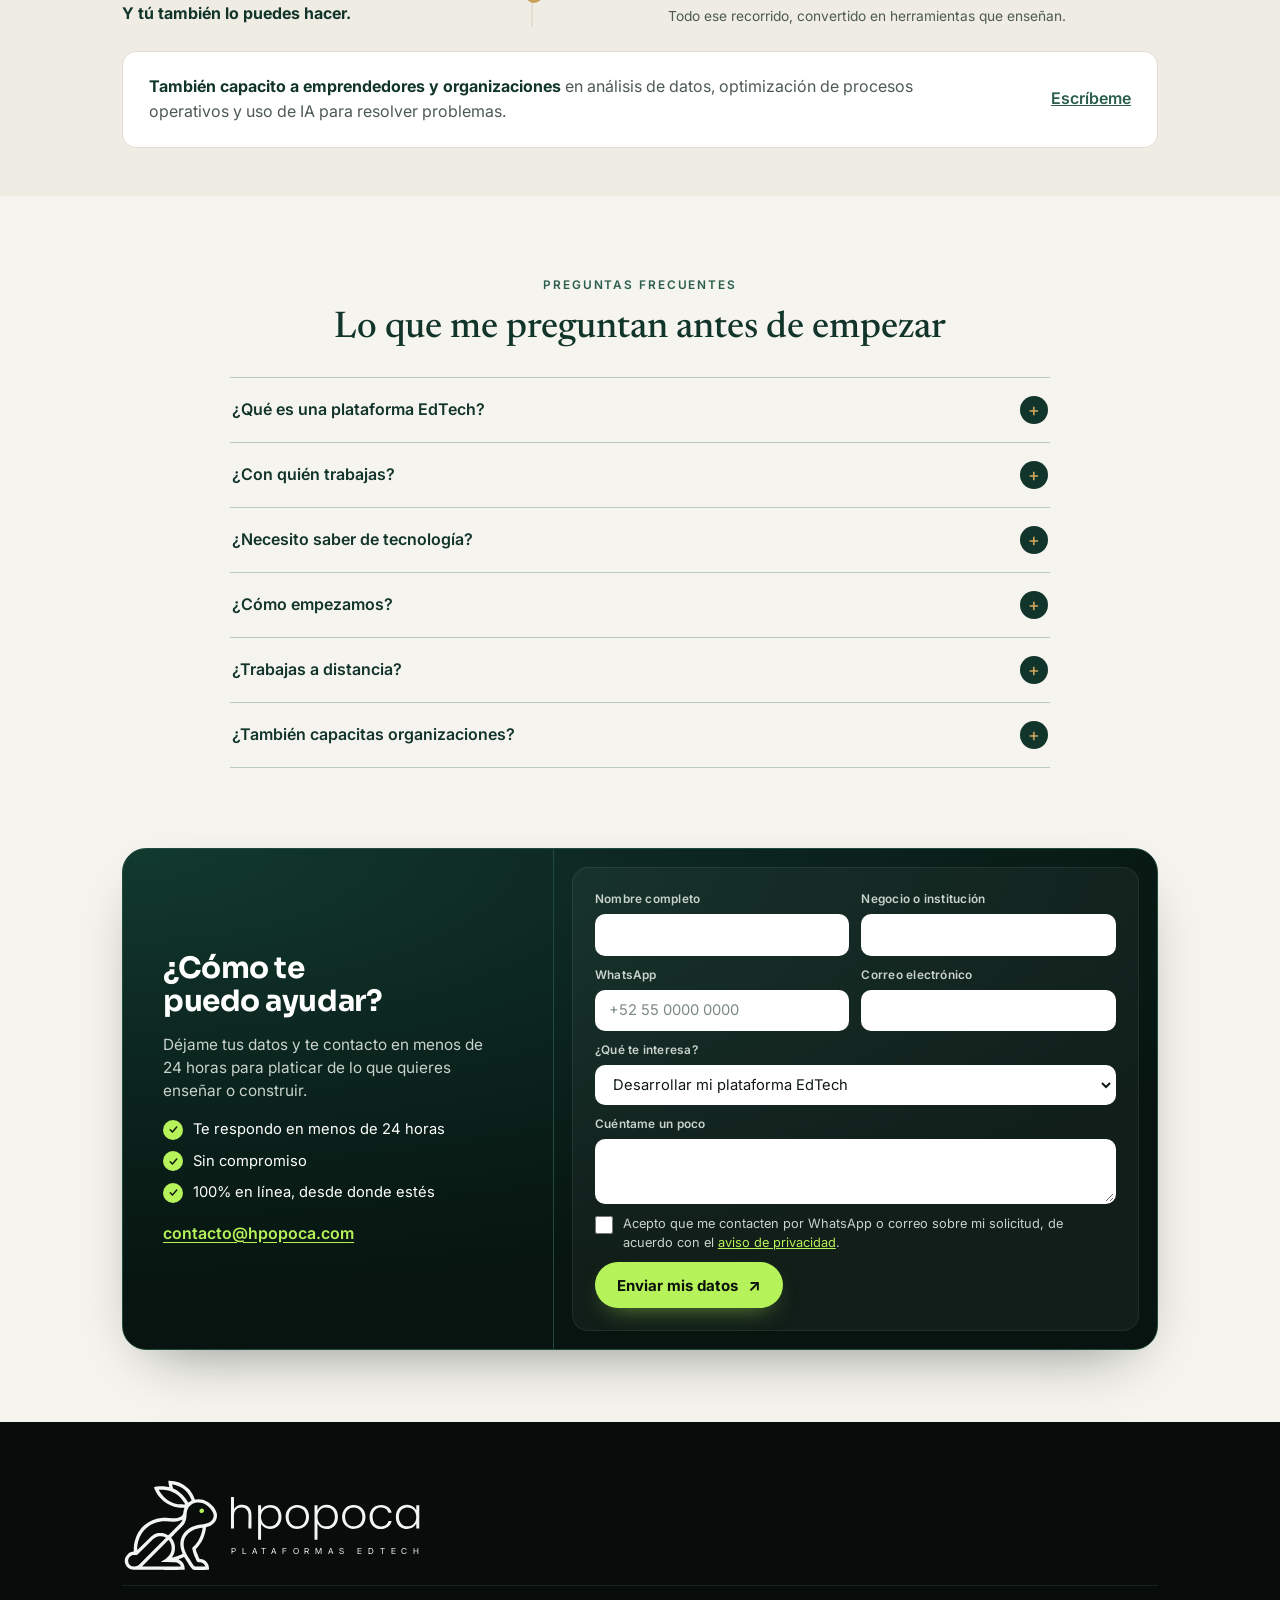
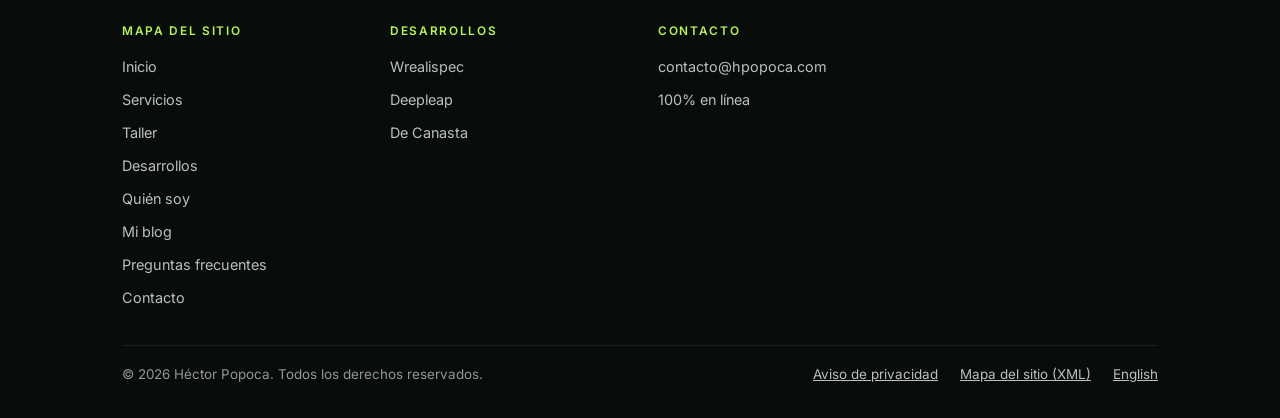
==== commit 4e6ded0b: "Móvil: conservar diseño original, solo menú hamburguesa Co-Authored-By: Claude Opus 5.5 <noreply@ant" ====
--- a/index.html
+++ b/index.html
@@ -341,6 +341,7 @@
 #contacto .note{color:#fff;border-left-color:var(--lime);background:rgba(182,243,90,.12);border-radius:0 8px 8px 0}
 @media (prefers-reduced-motion:reduce){#contacto .btn,#contacto .lbl input{transition:none}#contacto .btn:hover{transform:none}}
 </style>
+<link rel="stylesheet" href="mobile.css">
 <script type="application/ld+json">{"@context": "https://schema.org", "@type": "FAQPage", "inLanguage": "es", "mainEntity": [{"@type": "Question", "name": "¿Qué es una plataforma EdTech?", "acceptedAnswer": {"@type": "Answer", "text": "Es tu propio ambiente virtual de aprendizaje: un sitio donde tus alumnos o tu equipo consultan el material, practican y avanzan, con tu metodología. No es un curso genérico; está hecha a la medida de lo que enseñas."}}, {"@type": "Question", "name": "¿Con quién trabajas?", "acceptedAnswer": {"@type": "Answer", "text": "Con maestros que quieren potenciar sus clases, emprendedores que necesitan que su negocio no dependa solo de ellos y ejecutivos que buscan formar equipos de alto rendimiento. Todos tienen algo valioso que transmitir."}}, {"@type": "Question", "name": "¿Necesito saber de tecnología?", "acceptedAnswer": {"@type": "Answer", "text": "No. Si contratas el desarrollo, yo me encargo de la parte digital y te explico lo necesario con palabras sencillas. Si prefieres hacerlo tú, en el taller aprendes a construir tu plataforma con herramientas de IA, sin saber programar."}}, {"@type": "Question", "name": "¿Cómo empezamos?", "acceptedAnswer": {"@type": "Answer", "text": "Platicamos tu idea y lo que quieres enseñar. Lo ordenamos con diseño instruccional, te muestro las pantallas para que las apruebes y después construyo la plataforma y el material."}}, {"@type": "Question", "name": "¿Trabajas a distancia?", "acceptedAnswer": {"@type": "Answer", "text": "Sí, trabajo 100% en línea. Las reuniones son por videollamada y el contacto diario por WhatsApp, así que no importa dónde estés."}}, {"@type": "Question", "name": "¿También capacitas organizaciones?", "acceptedAnswer": {"@type": "Answer", "text": "Sí. Capacito a emprendedores y organizaciones en análisis de datos, optimización de procesos operativos y uso de IA para resolver problemas."}}]}</script>
 </head>
 <body id="top">
@@ -613,5 +614,6 @@
 <script>
 {document.querySelectorAll('[data-interes]').forEach(a=>a.addEventListener('click',()=>{const s=document.getElementById('interes');if(!s)return;const v=a.dataset.interes;for(const o of s.options){if(o.text===v){s.value=o.value;break}}}));}
 </script>
+<script src="mobile.js" defer></script>
 </body>
 </html>
--- a/mobile.css
+++ b/mobile.css
@@ -0,0 +1,35 @@
+/* ===== Experiencia móvil (27 nov 2026) =====
+   Menú compacto con botón hamburguesa.
+   Solo aplica en pantallas chicas; el escritorio queda igual. */
+html{-webkit-tap-highlight-color:transparent}
+.top .m-right{display:none}
+
+@media (max-width:900px){
+  /* Menú: barra fija compacta */
+  .top.m{position:sticky;top:env(safe-area-inset-top,0px)}
+  .top.m .wrap{flex-wrap:nowrap;justify-content:space-between;gap:12px;padding-block:10px}
+  .top.m .logo{height:34px}
+  .top.m .m-right{display:flex;align-items:center;gap:10px}
+  .top.m .m-cta{background:var(--lime);color:#0A100C;font-weight:700;font-size:.86rem;line-height:1;padding:12px 16px;border-radius:999px;text-decoration:none;white-space:nowrap}
+  .top.m .m-btn{width:44px;height:44px;border-radius:12px;border:1px solid #2A3A2F;background:#0F1612;display:grid;place-items:center;cursor:pointer;padding:0}
+  .top.m .m-btn i,.top.m .m-btn i::before,.top.m .m-btn i::after{display:block;width:20px;height:2px;border-radius:2px;background:#E8EEEA;transition:transform .25s ease,background-color .2s ease}
+  .top.m .m-btn i{position:relative}
+  .top.m .m-btn i::before,.top.m .m-btn i::after{content:"";position:absolute;left:0}
+  .top.m .m-btn i::before{top:-6px}
+  .top.m .m-btn i::after{top:6px}
+  .top.m.open .m-btn i{background:transparent}
+  .top.m.open .m-btn i::before{transform:translateY(6px) rotate(45deg)}
+  .top.m.open .m-btn i::after{transform:translateY(-6px) rotate(-45deg)}
+
+  .top.m nav{position:absolute;left:0;right:0;top:100%;display:flex;flex-direction:column;align-items:stretch;flex-wrap:nowrap;gap:0;font-size:1.06rem;background:var(--night);border-bottom:1px solid var(--night-line);box-shadow:0 24px 40px -20px rgba(0,0,0,.7);padding:6px max(22px,env(safe-area-inset-right,0px)) 18px max(22px,env(safe-area-inset-left,0px));max-height:calc(100dvh - 70px);overflow-y:auto;opacity:0;visibility:hidden;transform:translateY(-6px);transition:opacity .2s ease,transform .2s ease,visibility 0s linear .2s}
+  .top.m.open nav{opacity:1;visibility:visible;transform:none;transition:opacity .2s ease,transform .2s ease}
+  .top.m nav a{display:flex;justify-content:space-between;align-items:center;padding:15px 2px;border-bottom:1px solid var(--night-line)}
+  .top.m nav a:not(.cta):not(.lang)::after{content:"›";position:static;height:auto;background:none;transform:none;color:var(--lime);font-size:1.3rem;line-height:1}
+  .top.m nav a.lang{color:var(--on-night-2);border-bottom:0}
+  .top.m nav a.cta{display:none}
+  main [id]{scroll-margin-top:72px!important}
+}
+
+@media (prefers-reduced-motion:reduce){
+  .top.m nav,.top.m .m-btn i,.top.m .m-btn i::before,.top.m .m-btn i::after{transition:none}
+}
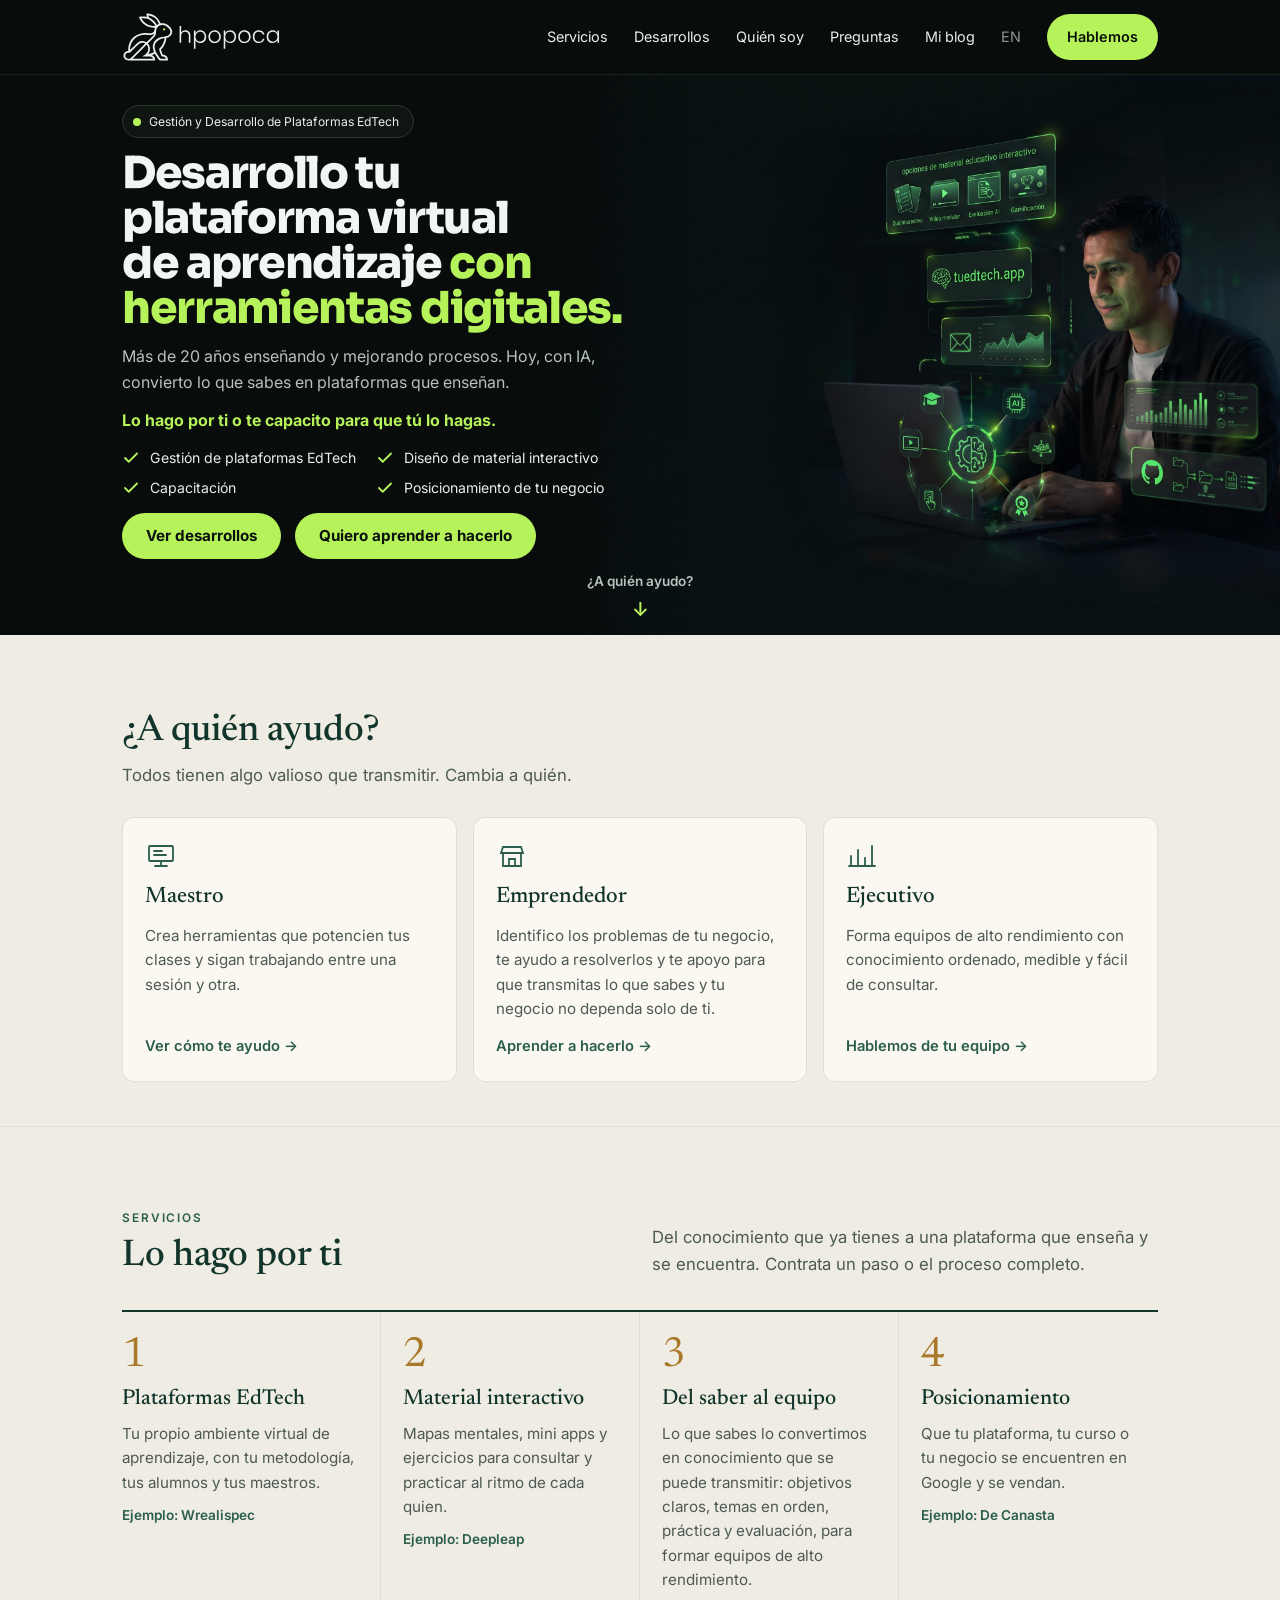
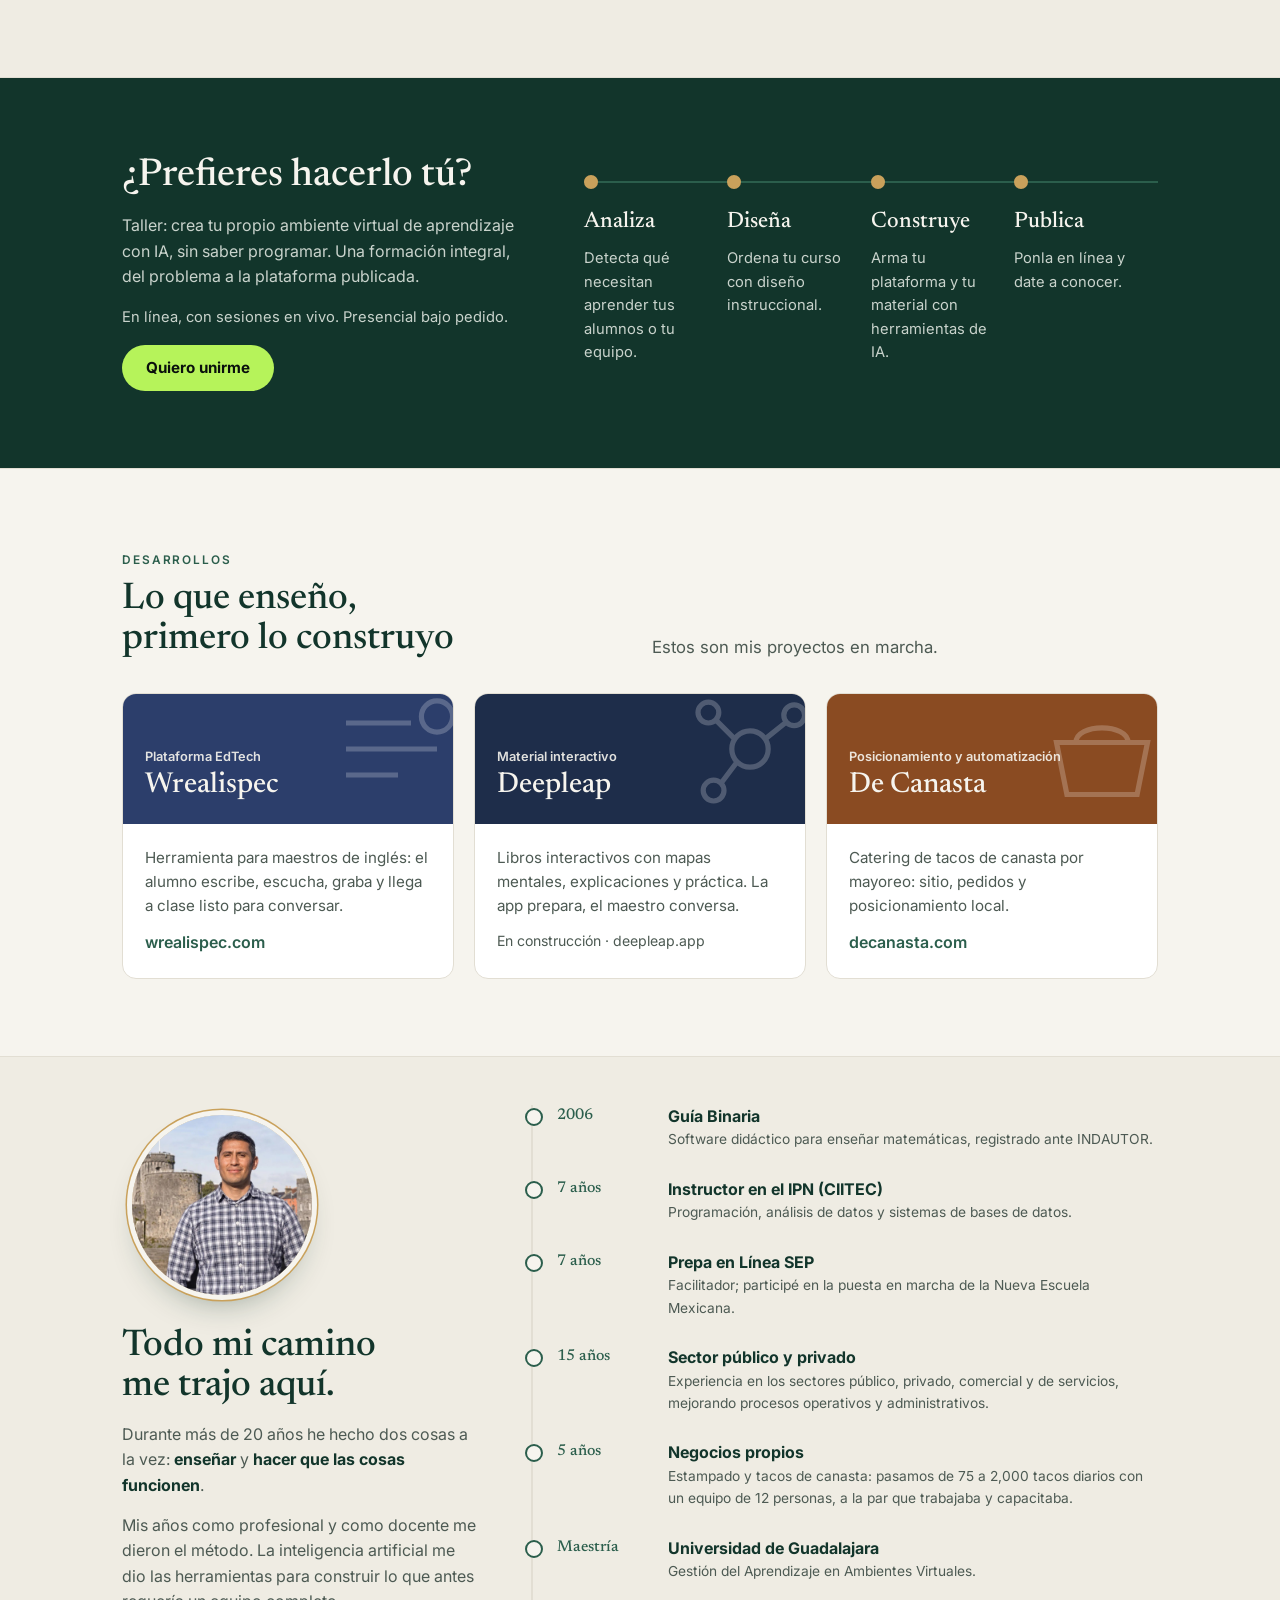
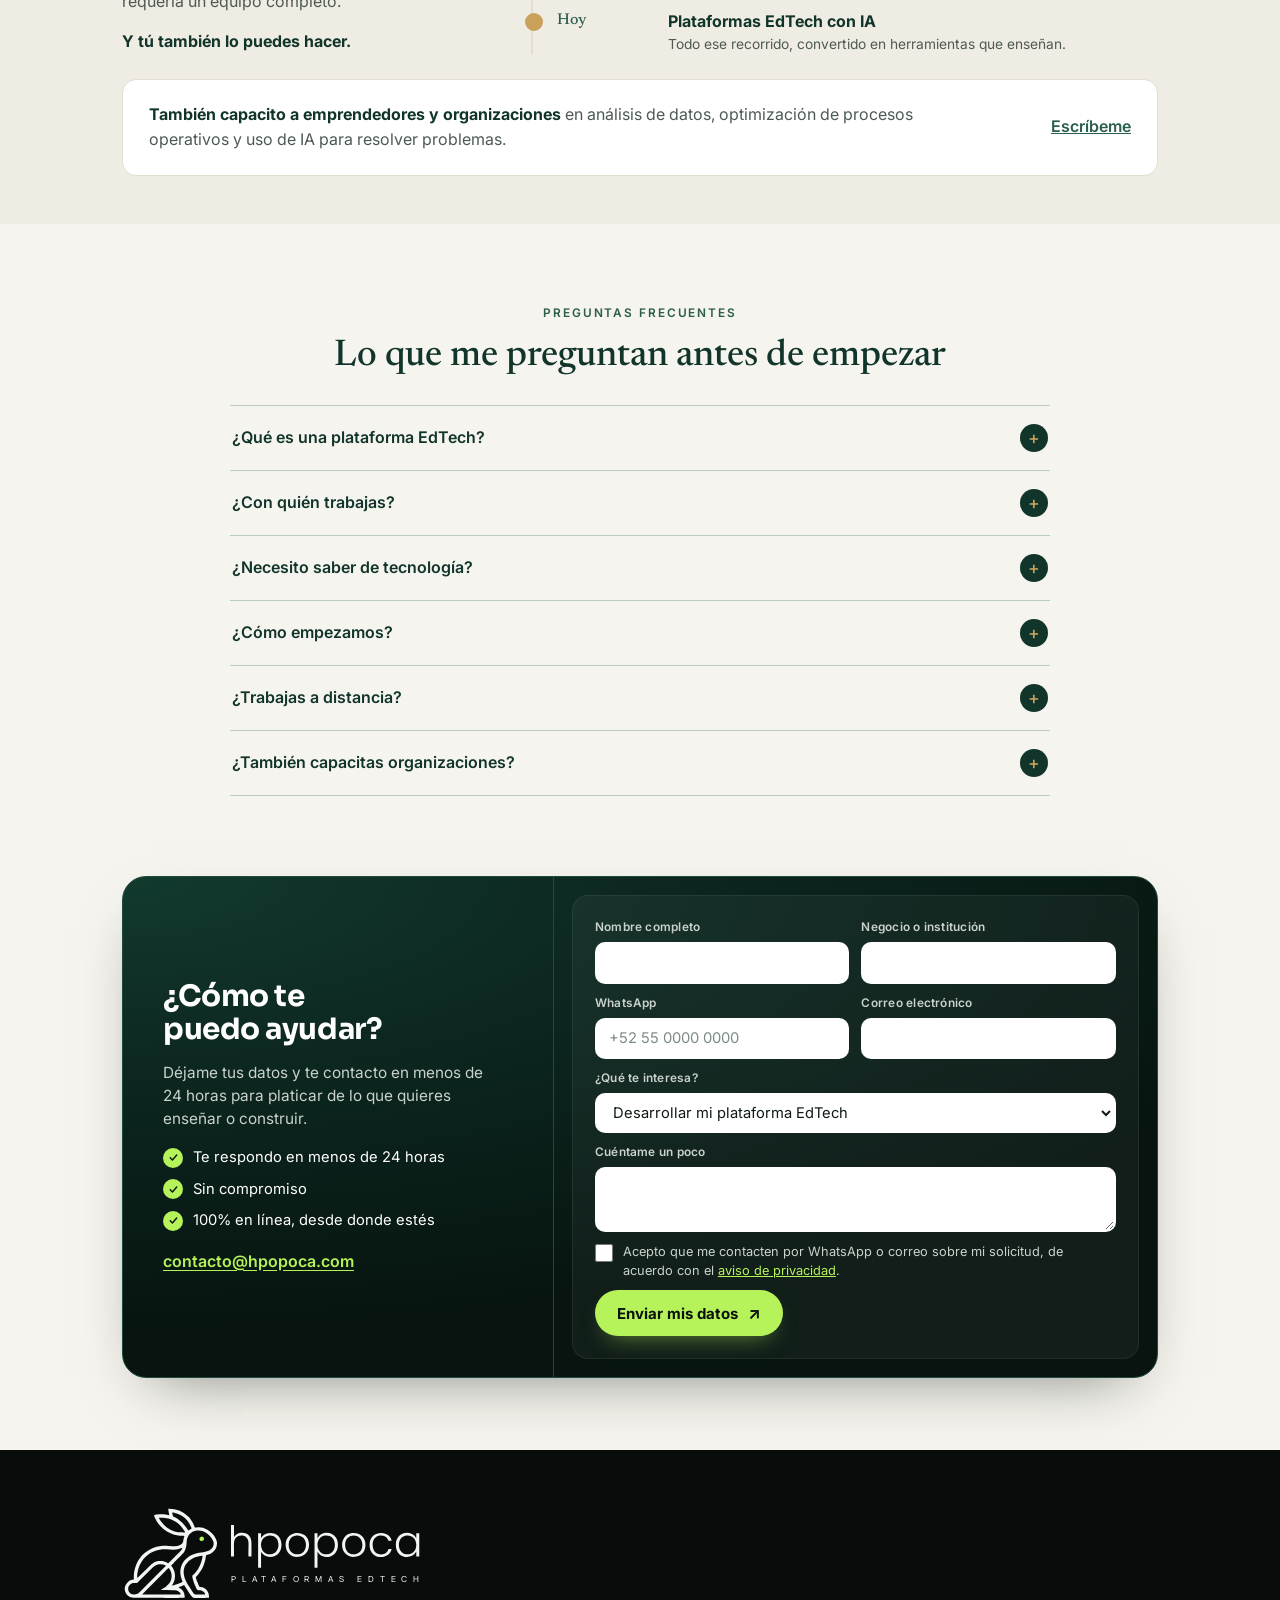
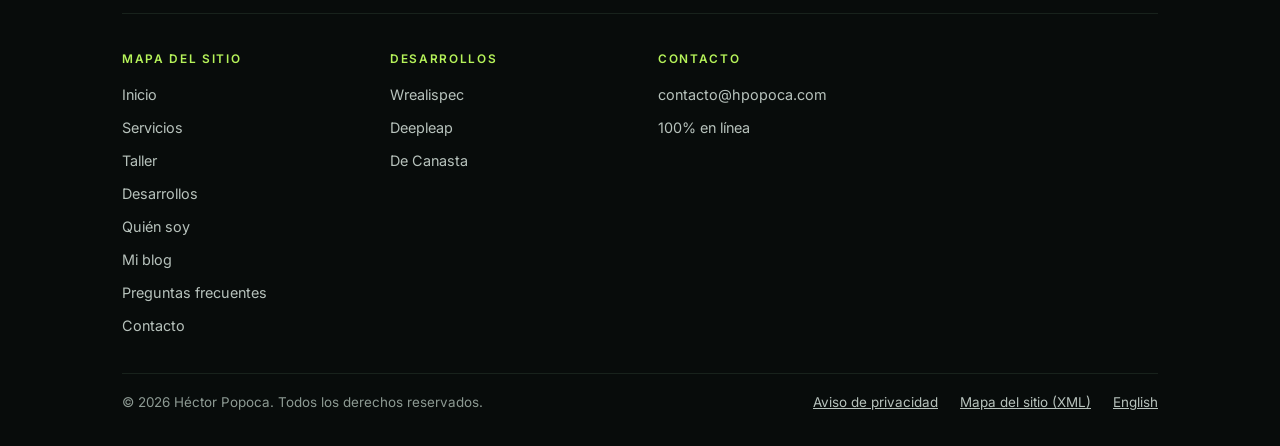
==== commit f5ab2b64: "Foto de 'Quién soy' en círculo con aro dorado y sombra suave Co-Authored-By: Claude Opus 5.5 <norepl" ====
--- a/index.html
+++ b/index.html
@@ -283,7 +283,7 @@
 .x-hist .txt{display:flex;flex-direction:column;gap:14px}
 .x-hist .txt p{color:var(--muted)}
 .x-hist .txt p strong{color:var(--ink)}
-.x-hist .pic{width:180px;aspect-ratio:1;object-fit:cover;border-radius:14px}
+.x-hist .pic{width:180px;aspect-ratio:1;object-fit:cover;object-position:center 22%;border-radius:50%;margin:10px 10px 18px;box-shadow:0 0 0 5px var(--bg),0 0 0 6.5px var(--gold),0 18px 34px -14px rgba(18,53,43,.45)}
 .x-tl{list-style:none;margin:0;padding:0;border-left:2px solid var(--line);display:flex;flex-direction:column;justify-content:space-between;gap:12px;height:100%}
 @media (max-width:980px){.x-tl{height:auto;gap:14px}}
 .x-tl li{position:relative;display:grid;grid-template-columns:7.5em minmax(0,1fr);gap:16px;padding:0 0 20px 24px}
--- a/mobile.css
+++ b/mobile.css
@@ -30,6 +30,21 @@
   main [id]{scroll-margin-top:72px!important}
 }
 
+/* Pie de página en celular: mapa del sitio en dos columnas, Desarrollos y Contacto lado a lado */
+@media (max-width:640px){
+  footer{margin-top:56px}
+  footer .cols{grid-template-columns:repeat(2,minmax(0,1fr));gap:30px 20px;padding-block:40px 28px}
+  footer .brand{grid-column:1/-1;align-items:flex-start}
+  footer .logo-full{max-width:220px}
+  footer nav[aria-labelledby="f-mapa"]{grid-column:1/-1;display:grid;grid-template-columns:repeat(2,minmax(0,1fr));gap:12px 20px}
+  footer nav[aria-labelledby="f-mapa"] h2{grid-column:1/-1}
+  footer .cols nav{gap:12px}
+  footer .cols a,footer .cols span{font-size:.92rem}
+  footer nav[aria-labelledby="f-cont"] a{font-size:.84rem;white-space:nowrap}
+  footer .legal{flex-direction:column;align-items:flex-start;gap:10px;padding-bottom:max(84px,env(safe-area-inset-bottom,0px))}
+  footer .legal nav{gap:8px 18px}
+}
+
 @media (prefers-reduced-motion:reduce){
   .top.m nav,.top.m .m-btn i,.top.m .m-btn i::before,.top.m .m-btn i::after{transition:none}
 }
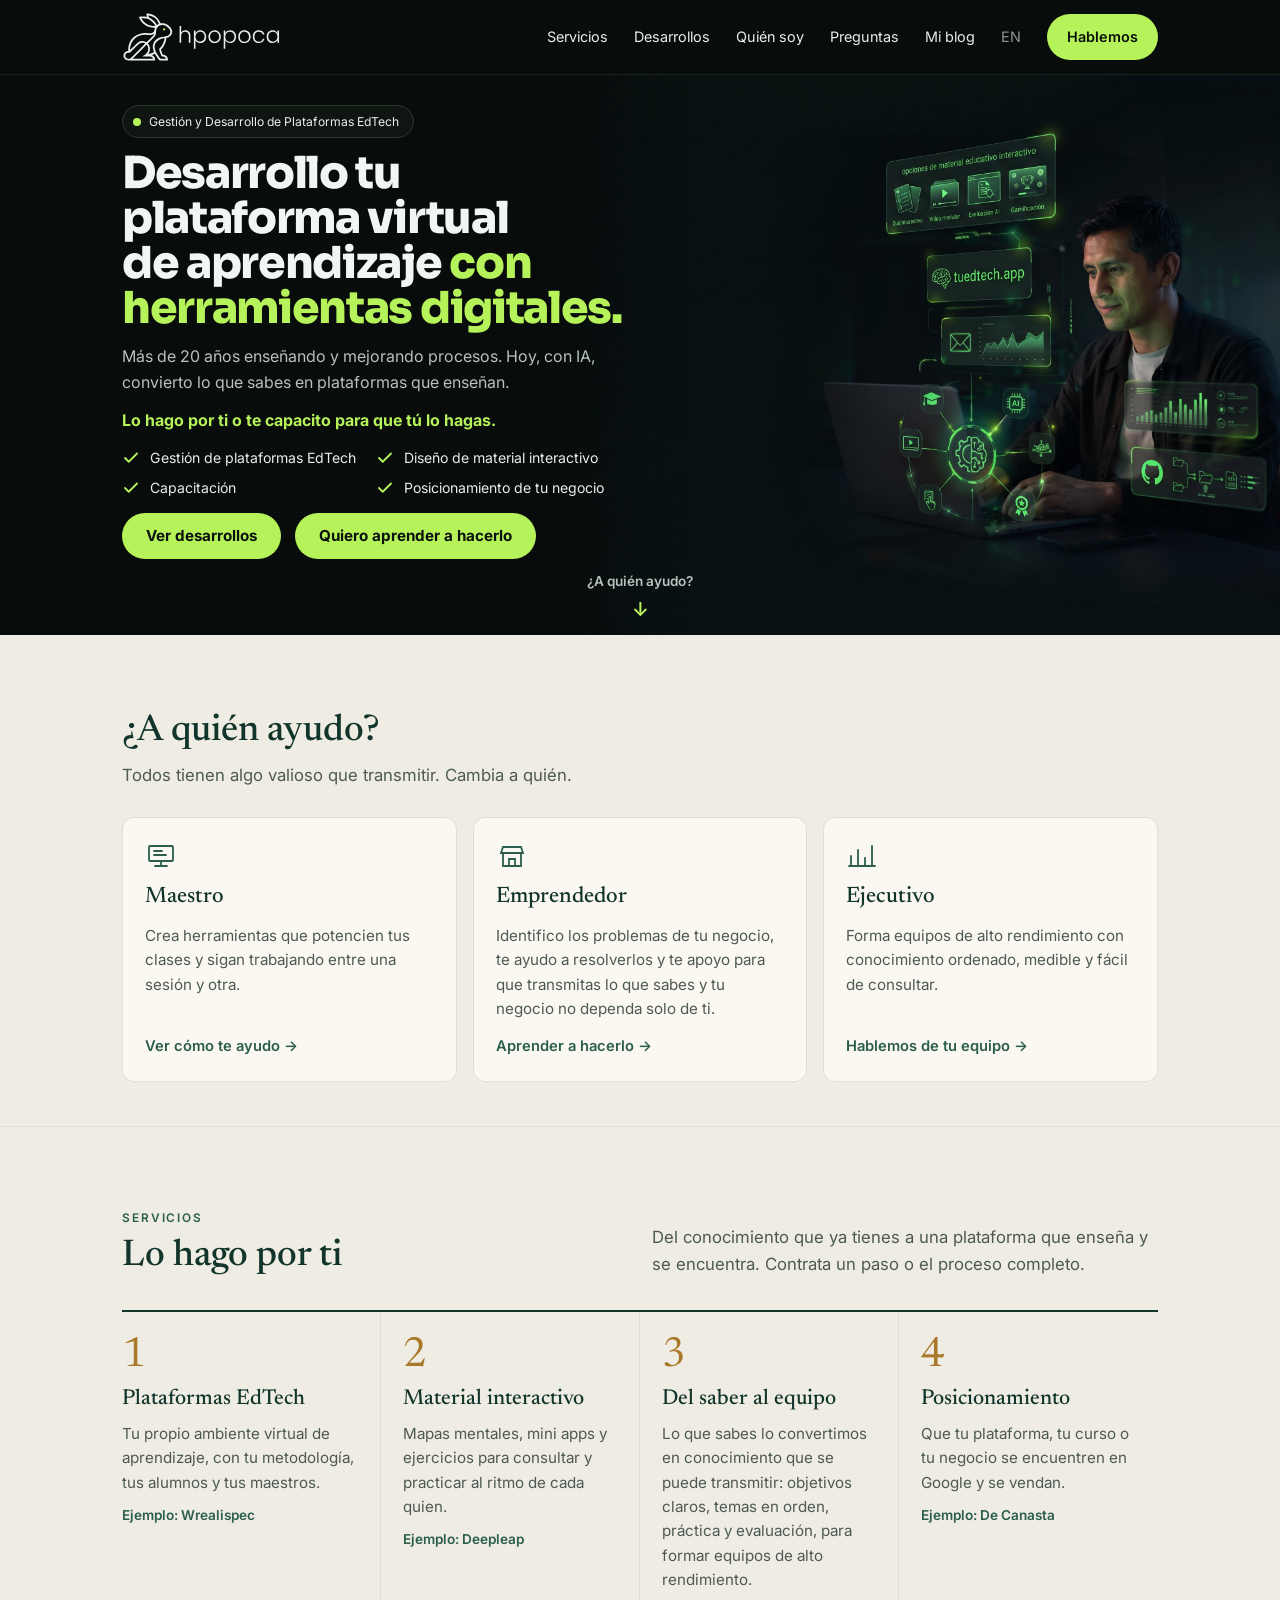
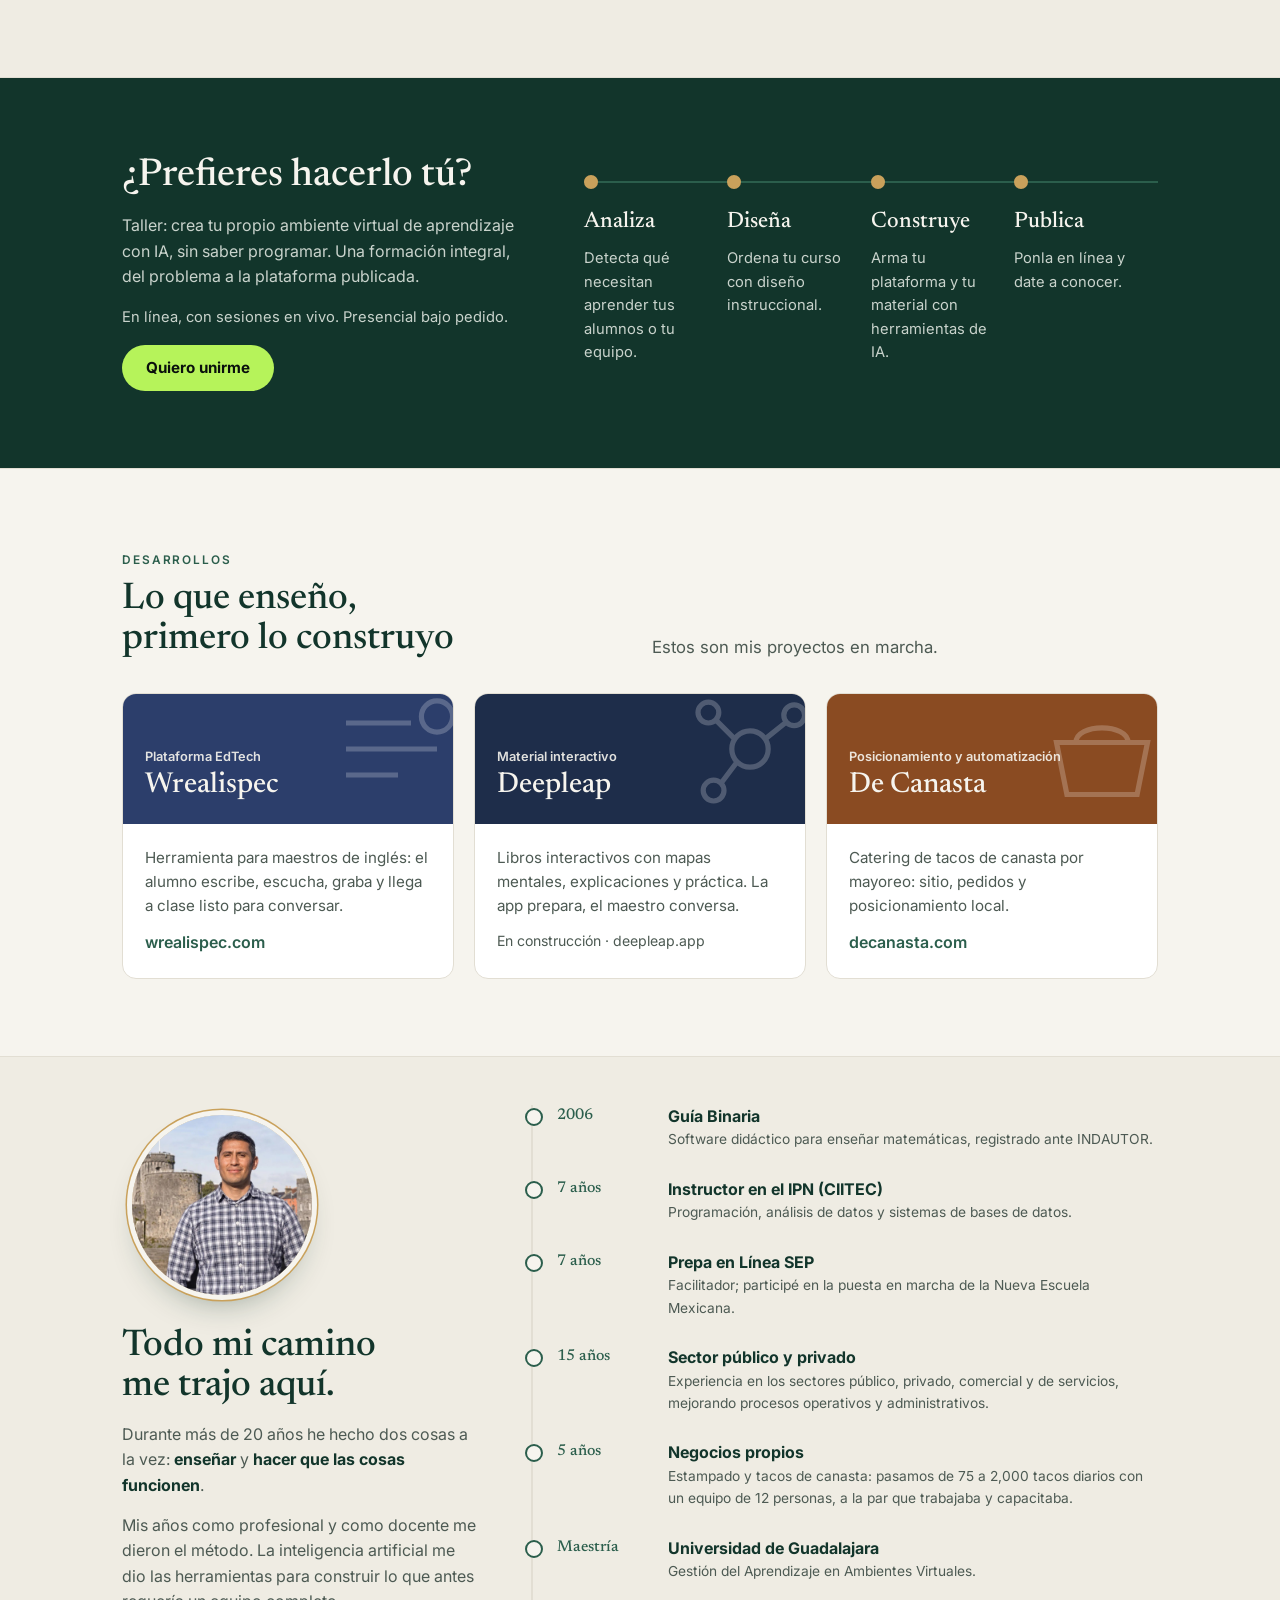
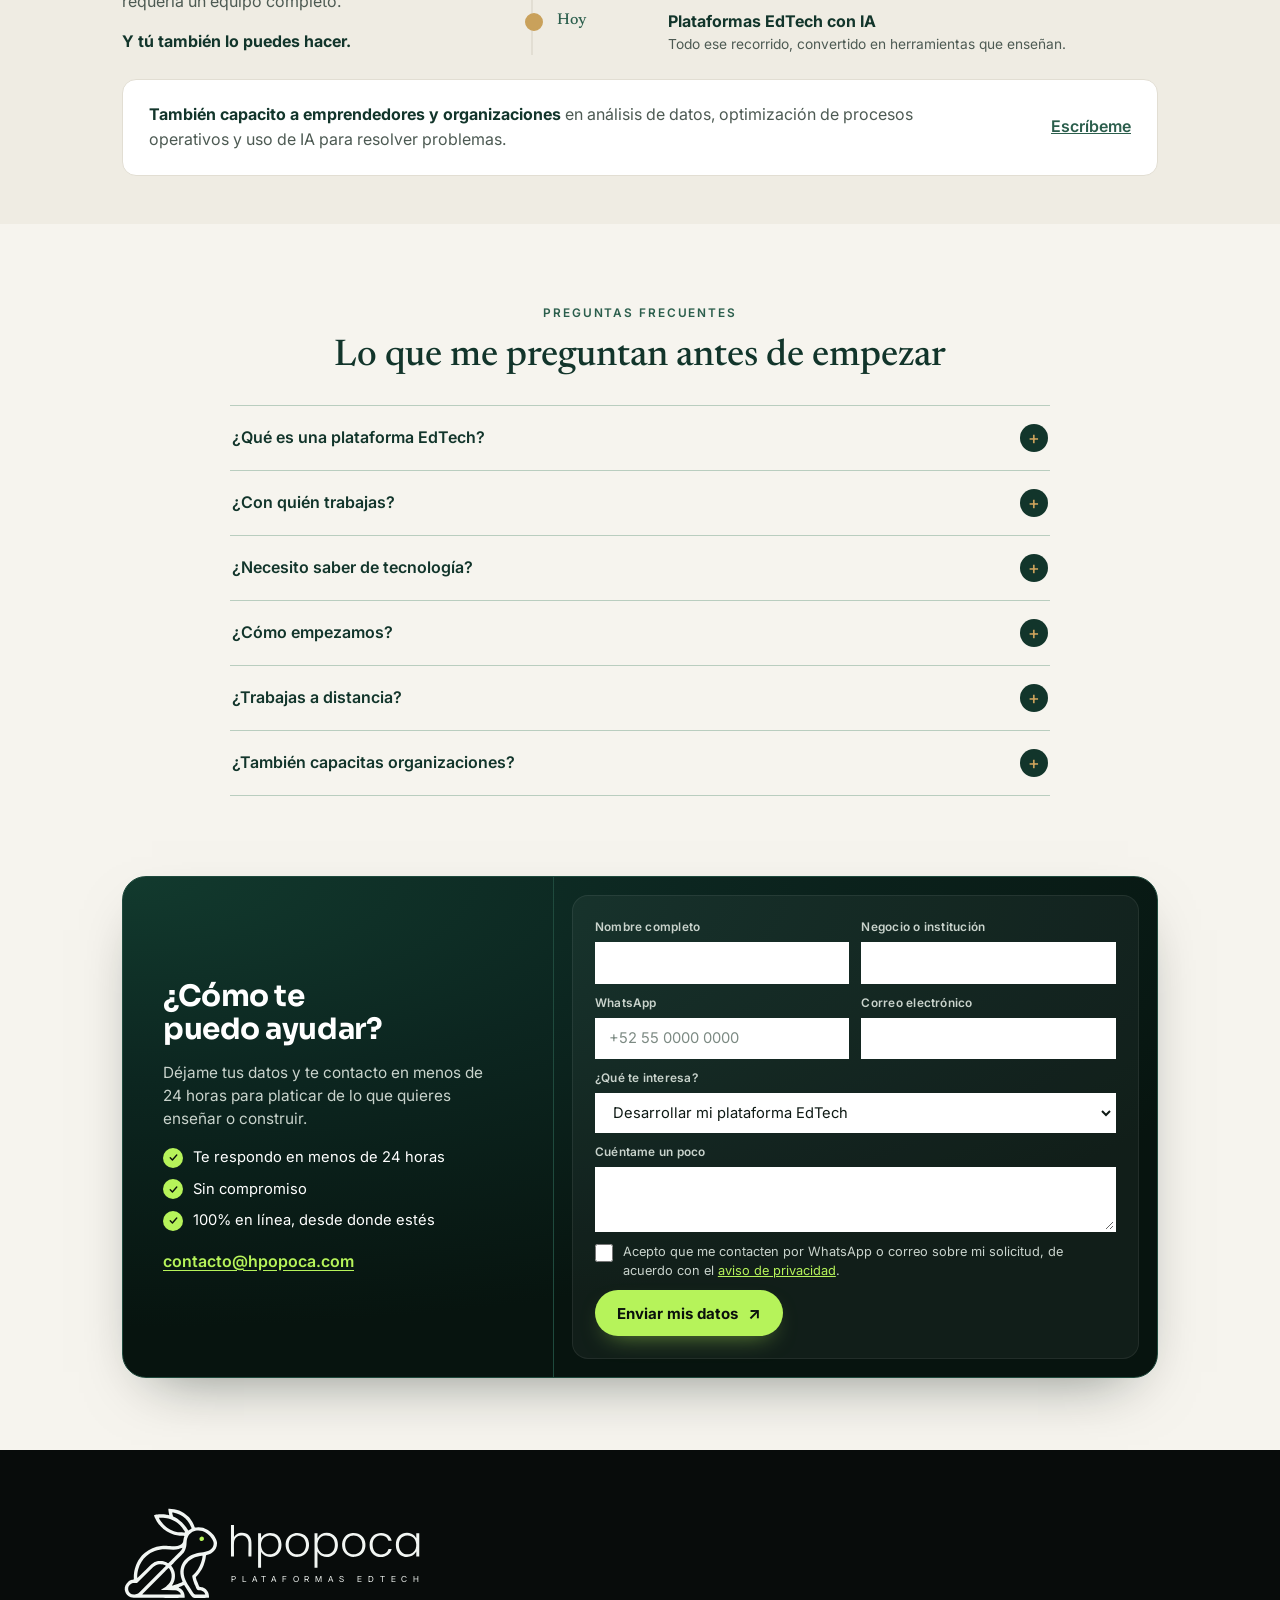
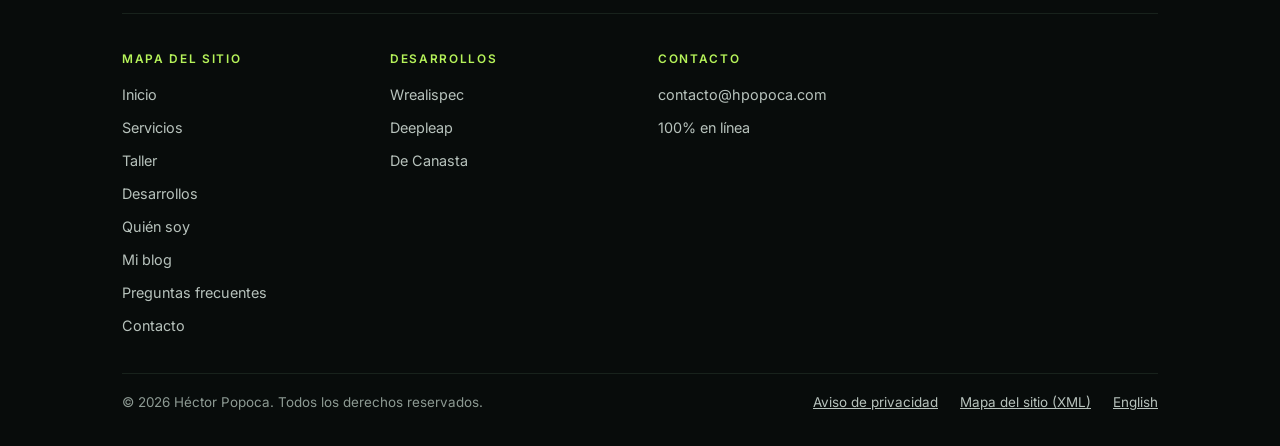
==== commit 5644d4b2: "Formulario de contacto: campos con esquinas rectas Co-Authored-By: Claude Opus 5.5 <noreply@anthropi" ====
--- a/index.html
+++ b/index.html
@@ -153,7 +153,7 @@
 .row{display:flex;flex-wrap:wrap;gap:12px;align-items:flex-end}
 .row label{flex:1 1 240px}
 .lbl{display:flex;flex-direction:column;gap:6px;font-size:.82rem;font-weight:600;color:#2E3A34}
-.lbl input,.lbl select,.lbl textarea{font:inherit;font-size:.95rem;font-weight:400;color:#1A2520;background:#FFFFFF;border:1px solid var(--line-green);border-radius:10px;min-height:44px;padding:8px 12px;width:100%}
+.lbl input,.lbl select,.lbl textarea{font:inherit;font-size:.95rem;font-weight:400;color:#1A2520;background:#FFFFFF;border:1px solid var(--line-green);border-radius:0;min-height:44px;padding:8px 12px;width:100%}
 .lbl textarea{min-height:72px;resize:vertical}
 
 /* Cifras */
@@ -327,7 +327,7 @@
 #contacto .intro a{color:var(--lime);font-weight:600;text-underline-offset:3px}
 #contacto form{flex:999 1 480px;margin:clamp(12px,1.6vw,18px);padding:clamp(16px,2vw,22px);background:rgba(255,255,255,.045);border:1px solid rgba(255,255,255,.07);border-radius:16px;gap:10px 12px;align-content:start}
 #contacto .lbl{color:var(--on-forest-2);font-size:.74rem;font-weight:600;letter-spacing:.02em;gap:5px}
-#contacto .lbl input,#contacto .lbl select,#contacto .lbl textarea{background:#fff;border:2px solid transparent;border-radius:10px;min-height:40px;padding:7px 12px;font-size:.92rem;color:#0F1A15;transition:border-color .15s,box-shadow .15s}
+#contacto .lbl input,#contacto .lbl select,#contacto .lbl textarea{background:#fff;border:2px solid transparent;border-radius:0;min-height:40px;padding:7px 12px;font-size:.92rem;color:#0F1A15;transition:border-color .15s,box-shadow .15s}
 #contacto .lbl textarea{min-height:58px}
 #contacto .lbl input::placeholder{color:#7C8A83}
 #contacto .lbl input:focus,#contacto .lbl select:focus,#contacto .lbl textarea:focus{outline:none;border-color:var(--lime);box-shadow:0 0 0 4px rgba(182,243,90,.25)}
